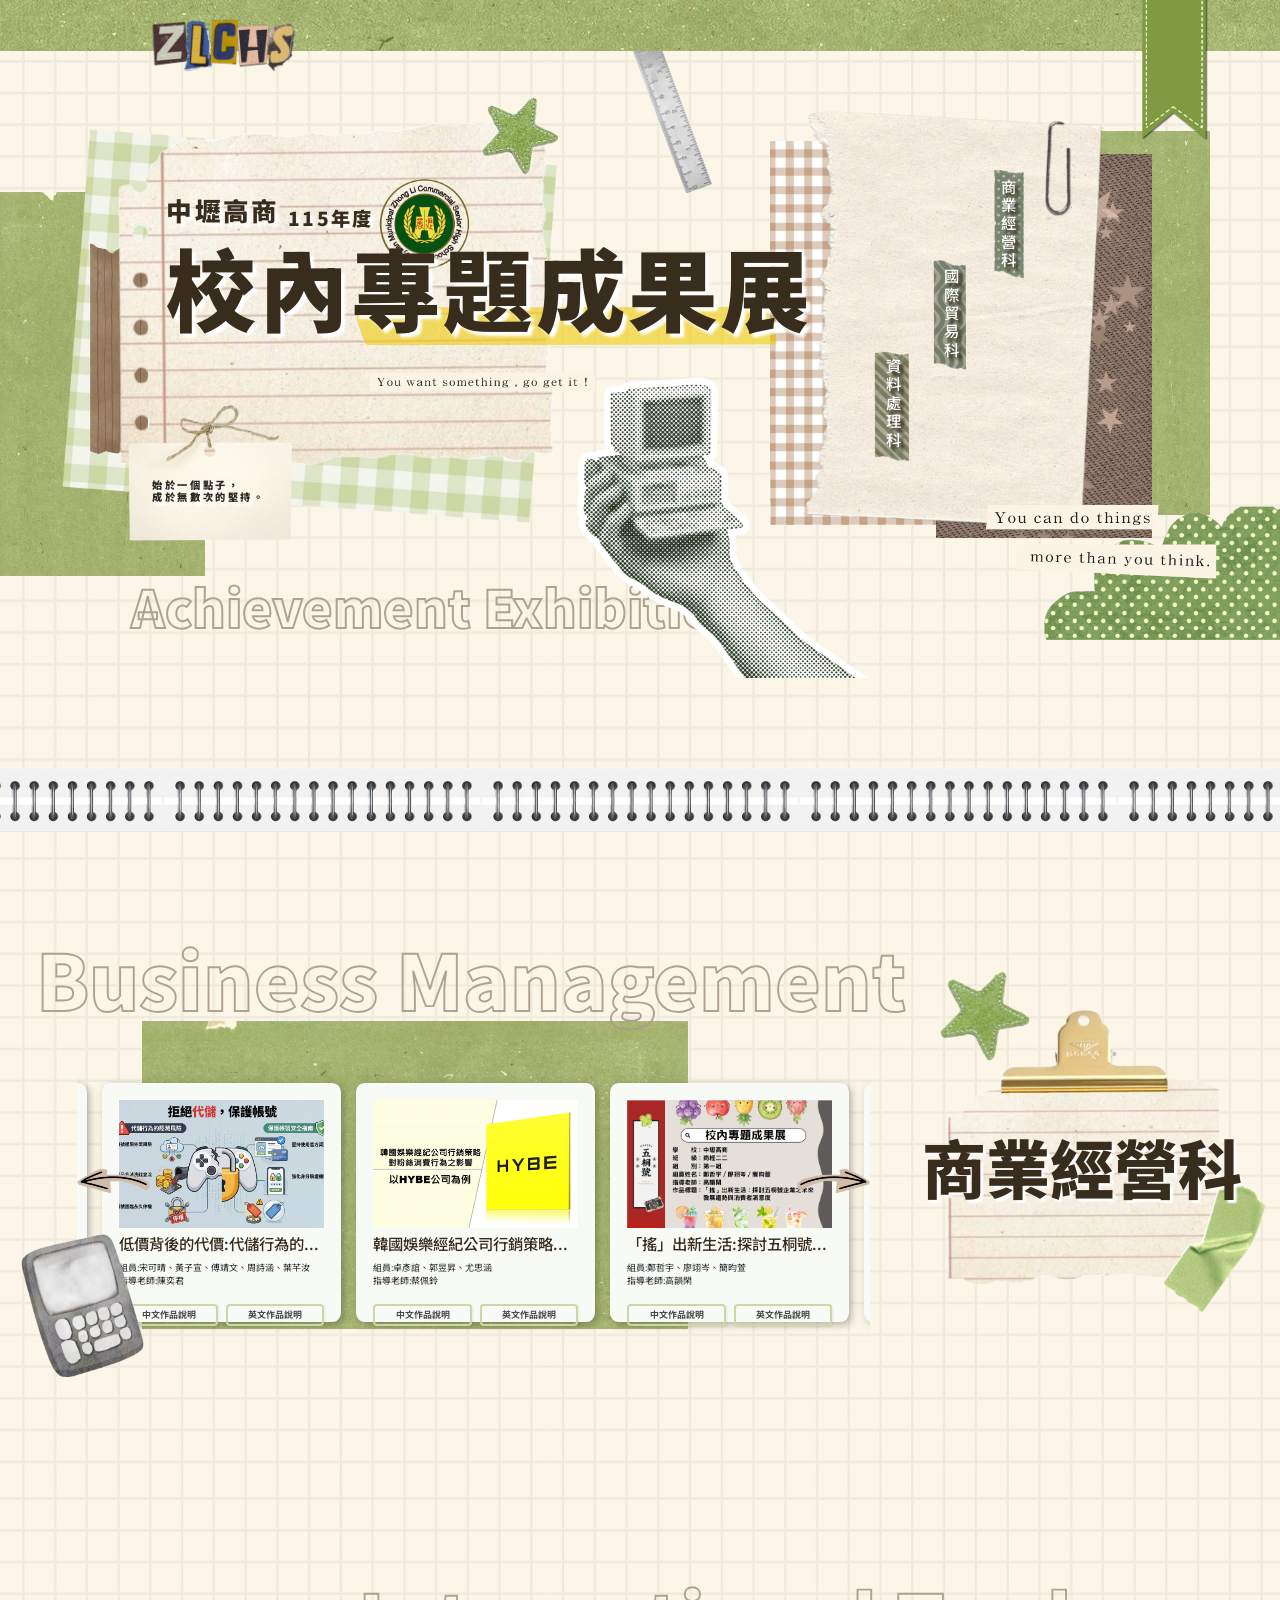
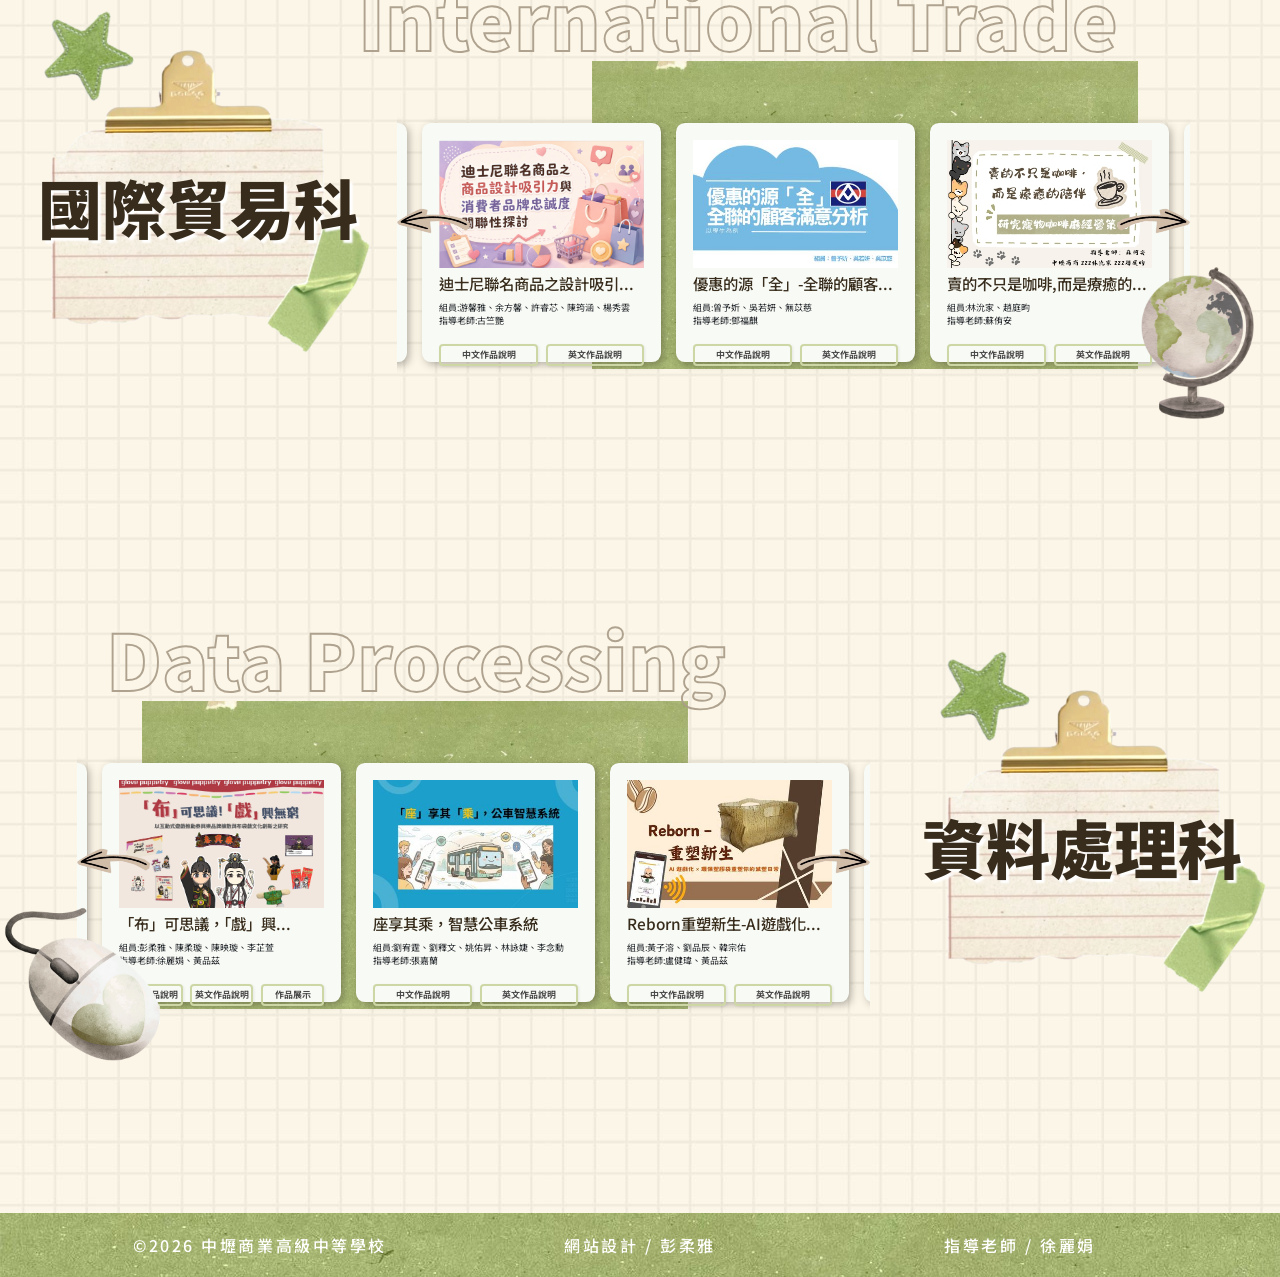
==== index.html @ 31d58d0d "Add files via upload" ====
<!DOCTYPE html>
<html lang="en">

<head>
  <meta charset="utf-8">
  <meta http-equiv="X-UA-Compatible" content="IE=edge">
  <meta name="viewport" content="width=device-width, initial-scale=1">
  <title>中壢高商成果展</title>
  <link href="css/bootstrap-5.3.8.css" rel="stylesheet">
  <link rel="preconnect" href="https://fonts.googleapis.com">
  <link rel="preconnect" href="https://fonts.gstatic.com" crossorigin>
  <link href="https://fonts.googleapis.com/css2?family=Noto+Sans+TC:wght@400;900&display=swap" rel="stylesheet">
  <link rel="stylesheet" href="https://cdn.jsdelivr.net/npm/swiper@11/swiper-bundle.min.css" />
  <link rel="stylesheet" href="css/style.css">
  <link rel="stylesheet" href="css/stylephone.css">
  <link rel="stylesheet" href="index-1.html">
  <link rel="stylesheet" href="index-2.html">
  <link rel="stylesheet" href="index-4.html">
</head>

<body>

  <nav class="navbar">
    <div class="nav-container">
      <a href="index.html" class="nav-logo">
        <img src="images/LOGO.png" alt="成果展 LOGO">
      </a>

    </div>
    <button class="MANUB button_container" id="toggle">
      <img src="images/Menu.png" alt="" class="MANU">
    </button>
  </nav>



  <div class="overlay" id="overlay">
    <button type="button" class="overlay-close">✕</button>
    <nav>
      <ul>
        <li><a href="index-1.html">商業經營科</a></li>
        <li><a href="index-2.html">國際貿易科</a></li>
        <li><a href="index-4.html">資料處理科</a></li>
        <li><a href="index.html">回首頁</a></li>
      </ul>
    </nav>
  </div>






  <div>
    <div class="section-top"></div>
    <div class="notebook-binder"></div>
    <div class="section-bottom"></div>
  </div>

  <section id="S0">
    <div class="S0T">
      <h1 class="S0T1">中壢高商 <sub>115年度</sub></h1><br>
      <h1 class="S0T2">校內專題成果展</h1>
    </div>
    <h2 class="S0ET">Achievement Exhibition</h2>
    <div>
      <img src="images/GOOD1.png" alt="" class="GOOD">
      <img src="images/GOOD2.png" alt="" class="GOOD2">
      <img src="images/BG-title.png" alt="" class="BG1">
      <img src="images/Green paper with left grid.png" alt="" class="BG2">
      <img src="images/left green paper.jpg" alt="" class="BG3">
      <img src="images/left green paper.jpg" alt="" class="BG8">
      <img src="images/Right Green Garden Dots of Clouds Paper.png" alt="" class="BG4">
      <img src="images/Right brown grid paper.jfif" alt="" class="BG7">
      <img src="images/Right brown star paper.png" alt="" class="BG6">
      <img src="images/Right white paper.png" alt="" class="BG5">
      <img src="images/School emblem.png" alt="" class="SCHOOL">
      <img src="images/mark.png" alt="" class="BIBI ">
      <img src="images/tape.png" alt="" class="DAI2">


      <img src="images/green tape1.png" alt="" class="TT1">
      <h5 class="TT1 TTT">商<br>業<br>經<br>營<br>科</h5>
      <img src="images/green tape2.png" alt="" class="TT2">
      <h5 class="TT2 TTT">國<br>際<br>貿<br>易<br>科</h5>
      <img src="images/green tape3.png" alt="" class="TT3">
      <h5 class="TT3 TTT">資<br>料<br>處<br>理<br>科</h5>

      <img src="images/computer.png" alt="" class="DDD">
      <img src="images/ruler.png" alt="" class="ruler">
      <img src="images/Label.png" alt="" class="labelpaper">
      <h5 class="labelpaper LBT">始於一個點子，<br>成於無數次的堅持。</h5>
    </div>
  </section>

  <section id="S1">
    <div>
      <h1 class="S1T">商業經營科</h1>
      <img src="images/SM-title.png" alt="" class="S1BG1">
      <h2 class="S1ET">Business Management</h2>
      <img src="images/右咖底.jfif" alt="" class="S1PHOTOBG" style="pointer-events: none !important; z-index: 1;">
      <img src="images/Lower green paper.jpg" alt="" class="S1PHOTOBG2"
        style="pointer-events: none !important; z-index: 1;">
    </div>

    <img src="images/calculator.png" class="adorn-L">


    <div class="carousel-section-1">
      <div class="carousel-container">
        <div class="swiper swiper-s1">
          <div class="swiper-wrapper">

            <div class="swiper-slide">
              <div class="photo">

                <img src="images/121-01-封.jpg" alt="照片1">

                <div class="photo-desc">
                  <h4>韓國娛樂經紀公司行銷策略...</h4>
                  <p>組員:卓彥誼、郭昱昇、尤思涵<br>指導老師:蔡佩鈴</p>
                </div>
                <div class="photo-buttons">
                  <a href="https://drive.google.com/file/d/12fS43kLxGUZCVprYsd-UBRw5vrFgcOxE/view?usp=sharing"
                    class="p-btn btn-slide" target="_blank">中文作品說明</a>
                  <a href="https://drive.google.com/file/d/1jZ7kNfwyOQwnmmurT25zo3vpKZniuUS_/view?usp=sharing"
                    class="p-btn btn-video" target="_blank">英文作品說明</a>
                </div>
              </div>
            </div>

            <div class="swiper-slide">
              <div class="photo">

                <img src="images/122-01-封面.png" alt="照片1">

                <div class="photo-desc">
                  <h4>「搖」出新生活:探討五桐號...</h4>
                  <p>組員:鄭哲宇、廖翊岑、簡昀萱<br>指導老師:高韻閑</p>
                </div>
                <div class="photo-buttons">
                  <a href="https://drive.google.com/file/d/1jYTlmbkck-EukeUP4HqJt61ES-Bo6Wlr/view?usp=sharing"
                    class="p-btn btn-slide" target="_blank">中文作品說明</a>
                  <a href="https://drive.google.com/file/d/120kRHw0H1Xhiyp4viBquq08ZGJAS75Pp/view?usp=sharing"
                    class="p-btn btn-video" target="_blank">英文作品說明</a>
                </div>
              </div>
            </div>

            <div class="swiper-slide">
              <div class="photo">
                <img src="images/123-01-封.jpg" alt="照片1">
                <div class="photo-desc">
                  <h4>虛擬的崇拜-探討虛擬偶像...</h4>
                  <p>組員:余雅澄、游羽喬、曾子亭、吳采臻<br>指導老師:蔡美娟</p>
                </div>
                <div class="photo-buttons">
                  <a href="https://drive.google.com/file/d/1a_FKa4YyLUTXjFdWmJrqs6HB6MFXDXoE/view?usp=sharing"
                    class="p-btn btn-slide" target="_blank">中文作品說明</a>
                  <a href="https://drive.google.com/file/d/1Pa1OlIIWysS4eWFrAcvr8x-TFONOOX-P/view?usp=sharing"
                    class="p-btn btn-video" target="_blank">英文作品說明</a>
                </div>
              </div>
            </div>

            <div class="swiper-slide ">
              <div class="photo">
                <img src="images/124-01_封面.jpeg" alt="照片1">
                <div class="photo-desc">
                  <h4>低價背後的代價:代儲行為的...</h4>
                  <p>組員:宋可晴、黃子宣、傅靖文、周詩涵、葉芊汝<br>指導老師:陳奕君</p>
                </div>
                <div class="photo-buttons">
                  <a href="https://drive.google.com/file/d/1yafY8vv4kwil8KkxnTc1oEr2MYXxxPZJ/view?usp=sharing"
                    class="p-btn btn-slide" target="_blank">中文作品說明</a>
                  <a href="https://drive.google.com/file/d/1uOKybsxgKtphqW5nP5VNWorx3ed_VSR7/view?usp=sharing"
                    class="p-btn btn-video" target="_blank">英文作品說明</a>
                </div>
              </div>
            </div>

            <div class="swiper-slide">
              <div class="photo">

                <img src="images/121-01-封.jpg" alt="照片1">

                <div class="photo-desc">
                  <h4>韓國娛樂經紀公司行銷策略...</h4>
                  <p>組員:卓彥誼、郭昱昇、尤思涵<br>指導老師:蔡佩鈴</p>
                </div>
                <div class="photo-buttons">
                  <a href="https://drive.google.com/file/d/12fS43kLxGUZCVprYsd-UBRw5vrFgcOxE/view?usp=sharing"
                    class="p-btn btn-slide" target="_blank">中文作品說明</a>
                  <a href="https://drive.google.com/file/d/1jZ7kNfwyOQwnmmurT25zo3vpKZniuUS_/view?usp=sharing"
                    class="p-btn btn-video" target="_blank">英文作品說明</a>
                </div>
              </div>
            </div>

            <div class="swiper-slide">
              <div class="photo">

                <img src="images/122-01-封面.png" alt="照片1">

                <div class="photo-desc">
                  <h4>「搖」出新生活:探討五桐號...</h4>
                  <p>組員:鄭哲宇、廖翊岑、簡昀萱<br>指導老師:高韻閑</p>
                </div>
                <div class="photo-buttons">
                  <a href="https://drive.google.com/file/d/1jYTlmbkck-EukeUP4HqJt61ES-Bo6Wlr/view?usp=sharing"
                    class="p-btn btn-slide" target="_blank">中文作品說明</a>
                  <a href="https://drive.google.com/file/d/120kRHw0H1Xhiyp4viBquq08ZGJAS75Pp/view?usp=sharing"
                    class="p-btn btn-video" target="_blank">英文作品說明</a>
                </div>
              </div>
            </div>

            <div class="swiper-slide">
              <div class="photo">
                <img src="images/123-01-封.jpg" alt="照片1">
                <div class="photo-desc">
                  <h4>虛擬的崇拜-探討虛擬偶像...</h4>
                  <p>組員:余雅澄、游羽喬、曾子亭、吳采臻<br>指導老師:蔡美娟</p>
                </div>
                <div class="photo-buttons">
                  <a href="https://drive.google.com/file/d/1a_FKa4YyLUTXjFdWmJrqs6HB6MFXDXoE/view?usp=sharing"
                    class="p-btn btn-slide" target="_blank">中文作品說明</a>
                  <a href="https://drive.google.com/file/d/1Pa1OlIIWysS4eWFrAcvr8x-TFONOOX-P/view?usp=sharing"
                    class="p-btn btn-video" target="_blank">英文作品說明</a>
                </div>
              </div>
            </div>

            <div class="swiper-slide ">
              <div class="photo">
                <img src="images/124-01_封面.jpeg" alt="照片1">
                <div class="photo-desc">
                  <h4>低價背後的代價:代儲行為的...</h4>
                  <p>組員:宋可晴、黃子宣、傅靖文、周詩涵、葉芊汝<br>指導老師:陳奕君</p>
                </div>
                <div class="photo-buttons">
                  <a href="https://drive.google.com/file/d/1yafY8vv4kwil8KkxnTc1oEr2MYXxxPZJ/view?usp=sharing"
                    class="p-btn btn-slide" target="_blank">中文作品說明</a>
                  <a href="https://drive.google.com/file/d/1uOKybsxgKtphqW5nP5VNWorx3ed_VSR7/view?usp=sharing"
                    class="p-btn btn-video" target="_blank">英文作品說明</a>
                </div>
              </div>
            </div>



          </div>
        </div>

        <div class="swiper-button-prev btn-photo s1-prev">
          <img src="images/left arrow.png" alt="上一張">
        </div>
        <div class="swiper-button-next btn-photo s1-next">
          <img src="images/right arrow.png" alt="下一張">
        </div>

      </div>
    </div>
    </div>
  </section>

  <section id="S2">
    <div>
      <h1 class="S2T">國際貿易科</h1>
      <img src="images/SM-title.png" alt="" class="S1BG2">
      <h2 class="S2ET">International Trade</h2>
      <img src="images/右咖底.jfif" alt="" class="S2PHOTOBG" style="pointer-events: none !important; z-index: 1;">
      <img src="images/Lower green paper.jpg" alt="" class="S2PHOTOBG2"
        style="pointer-events: none !important; z-index: 1;">

    </div>
    <img src="images/globe.png" class="adorn-R">

    <div class="carousel-section-2">
      <div class="carousel-container">
        <div class="swiper swiper-s2">
          <div class="swiper-wrapper ">

            <div class="swiper-slide">
              <div class="photo">

                <img src="images/221-01封面.jpg" alt="照片1">

                <div class="photo-desc">
                  <h4>優惠的源「全」-全聯的顧客...</h4>
                  <p>組員:曾予妡、吳若妍、無苡慈<br>指導老師:鄧福麒</p>
                </div>
                <div class="photo-buttons">
                  <a href="https://drive.google.com/file/d/1L7ShMuf8JY-FGVZI2if0dYn72kahwMSK/view?usp=sharing"
                    class="p-btn btn-slide" target="_blank">中文作品說明</a>
                  <a href="https://drive.google.com/file/d/1DuBXZK1yxzDSUnseabce47bSQQCawdQa/view?usp=sharing"
                    class="p-btn btn-video" target="_blank">英文作品說明</a>
                </div>
              </div>
            </div>

            <div class="swiper-slide">
              <div class="photo">
                <img src="images/222-02-封面.jpg" alt="照片1">

                <div class="photo-desc">
                  <h4>賣的不只是咖啡,而是療癒的...</h4>
                  <p>組員:林沇家、趙庭畇<br>指導老師:蘇侑安</p>
                </div>
                <div class="photo-buttons">
                  <a href="https://drive.google.com/file/d/1ScJ13vExvnENgyN5-_j1_cjMqXfV5sfs/view?usp=sharing"
                    class="p-btn btn-slide" target="_blank">中文作品說明</a>
                  <a href="https://drive.google.com/file/d/1llAienhsY3bb5kj0g0d0R9m6MABXoitl/view?usp=sharing"
                    class="p-btn btn-video" target="_blank">英文作品說明</a>
                </div>
              </div>
            </div>

            <div class="swiper-slide">
              <div class="photo">

                <img src="images/223-01-封.png" alt="照片1">

                <div class="photo-desc">
                  <h4>ASICS竟然浴火重生打敗NIKE</h4>
                  <p>組員:官雅涵、陳怡婷、楊婉晴<br>指導老師:林虹妙</p>
                </div>
                <div class="photo-buttons">
                  <a href="https://drive.google.com/file/d/1Vap2WTmHuxGQN671DY1KsDLI_xzn1fux/view?usp=sharing"
                    class="p-btn btn-slide" target="_blank">中文作品說明</a>
                  <a href="https://drive.google.com/file/d/1ryqEL6V3t0aYBrn5sPjNRKXjsjwqtqI8/view?usp=sharing"
                    class="p-btn btn-video" target="_blank">英文作品說明</a>
                </div>
              </div>
            </div>

            <div class="swiper-slide">
              <div class="photo">
                <img src="images/224-01-封.jpg" alt="照片1">
                <div class="photo-desc">
                  <h4>塑不塑沒你不行星巴克vs麥...</h4>
                  <p>組員:朱宥羽、范芸瑄、陳姿妤<br>指導老師:楊學麟</p>
                </div>
                <div class="photo-buttons">
                  <a href="https://drive.google.com/file/d/1YkkDwtmoMj5u-XiOEcGcQ98LEHJP1OiU/view?usp=sharing"
                    class="p-btn btn-slide" target="_blank">中文作品說明</a>
                  <a href="https://drive.google.com/file/d/1t_yICEADWLNdB4pK_OSywpzkHc6LI8ue/view?usp=sharing"
                    class="p-btn btn-video" target="_blank">英文作品說明</a>
                </div>
              </div>
            </div>

            <div class="swiper-slide ">
              <div class="photo">

                <img src="images/225-01-封.png" alt="照片1">

                <div class="photo-desc">
                  <h4>迪士尼聯名商品之設計吸引...</h4>
                  <p>組員:游馨雅、余方馨、許睿芯、陳筠涵、楊秀雲<br>指導老師:古竺艷</p>
                </div>
                <div class="photo-buttons">
                  <a href="https://drive.google.com/file/d/1W49uR_J4_dVdUGrK-LpPK3RNJZvW6heG/view?usp=sharing"
                    class="p-btn btn-slide" target="_blank">中文作品說明</a>
                  <a href="https://drive.google.com/file/d/1Il5EraAMRNvLQ6VLC5ntynt1XReyIhmo/view?usp=sharing"
                    class="p-btn btn-video" target="_blank">英文作品說明</a>
                </div>
              </div>
            </div>

            <div class="swiper-slide">
              <div class="photo">

                <img src="images/221-01封面.jpg" alt="照片1">

                <div class="photo-desc">
                  <h4>優惠的源「全」-全聯的顧客...</h4>
                  <p>組員:曾予妡、吳若妍、無苡慈<br>指導老師:鄧福麒</p>
                </div>
                <div class="photo-buttons">
                  <a href="https://drive.google.com/file/d/1L7ShMuf8JY-FGVZI2if0dYn72kahwMSK/view?usp=sharing"
                    class="p-btn btn-slide" target="_blank">中文作品說明</a>
                  <a href="https://drive.google.com/file/d/1DuBXZK1yxzDSUnseabce47bSQQCawdQa/view?usp=sharing"
                    class="p-btn btn-video" target="_blank">英文作品說明</a>
                </div>
              </div>
            </div>

            <div class="swiper-slide">
              <div class="photo">
                <img src="images/222-02-封面.jpg" alt="照片1">

                <div class="photo-desc">
                  <h4>賣的不只是咖啡,而是療癒的...</h4>
                  <p>組員:林沇家、趙庭畇<br>指導老師:蘇侑安</p>
                </div>
                <div class="photo-buttons">
                  <a href="https://drive.google.com/file/d/1ScJ13vExvnENgyN5-_j1_cjMqXfV5sfs/view?usp=sharing"
                    class="p-btn btn-slide" target="_blank">中文作品說明</a>
                  <a href="https://drive.google.com/file/d/1llAienhsY3bb5kj0g0d0R9m6MABXoitl/view?usp=sharing"
                    class="p-btn btn-video" target="_blank">英文作品說明</a>
                </div>
              </div>
            </div>

            <div class="swiper-slide">
              <div class="photo">

                <img src="images/223-01-封.png" alt="照片1">

                <div class="photo-desc">
                  <h4>ASICS竟然浴火重生打敗NIKE</h4>
                  <p>組員:官雅涵、陳怡婷、楊婉晴<br>指導老師:林虹妙</p>
                </div>
                <div class="photo-buttons">
                  <a href="https://drive.google.com/file/d/1Vap2WTmHuxGQN671DY1KsDLI_xzn1fux/view?usp=sharing"
                    class="p-btn btn-slide" target="_blank">中文作品說明</a>
                  <a href="https://drive.google.com/file/d/1ryqEL6V3t0aYBrn5sPjNRKXjsjwqtqI8/view?usp=sharing"
                    class="p-btn btn-video" target="_blank">英文作品說明</a>
                </div>
              </div>
            </div>

            <div class="swiper-slide">
              <div class="photo">
                <img src="images/224-01-封.jpg" alt="照片1">
                <div class="photo-desc">
                  <h4>塑不塑沒你不行星巴克vs麥...</h4>
                  <p>組員:朱宥羽、范芸瑄、陳姿妤<br>指導老師:楊學麟</p>
                </div>
                <div class="photo-buttons">
                  <a href="https://drive.google.com/file/d/1YkkDwtmoMj5u-XiOEcGcQ98LEHJP1OiU/view?usp=sharing"
                    class="p-btn btn-slide" target="_blank">中文作品說明</a>
                  <a href="https://drive.google.com/file/d/1t_yICEADWLNdB4pK_OSywpzkHc6LI8ue/view?usp=sharing"
                    class="p-btn btn-video" target="_blank">英文作品說明</a>
                </div>
              </div>
            </div>

            <div class="swiper-slide ">
              <div class="photo">

                <img src="images/225-01-封.png" alt="照片1">

                <div class="photo-desc">
                  <h4>迪士尼聯名商品之設計吸引...</h4>
                  <p>組員:游馨雅、余方馨、許睿芯、陳筠涵、楊秀雲<br>指導老師:古竺艷</p>
                </div>
                <div class="photo-buttons">
                  <a href="https://drive.google.com/file/d/1W49uR_J4_dVdUGrK-LpPK3RNJZvW6heG/view?usp=sharing"
                    class="p-btn btn-slide" target="_blank">中文作品說明</a>
                  <a href="https://drive.google.com/file/d/1Il5EraAMRNvLQ6VLC5ntynt1XReyIhmo/view?usp=sharing"
                    class="p-btn btn-video" target="_blank">英文作品說明</a>
                </div>
              </div>
            </div>



          </div>
        </div>

        <div class="swiper-button-prev btn-photo s2-prev">
          <img src="images/left arrow.png" alt="上一張">
        </div>
        <div class="swiper-button-next btn-photo s2-next">
          <img src="images/right arrow.png" alt="下一張">
        </div>

      </div>
    </div>
  </section>

  <section id="S3">
    <div>
      <h1 class="S3T">資料處理科</h1>
      <img src="images/SM-title.png" alt="" class="S1BG3">
      <h2 class="S3ET">Data Processing</h2>
      <img src="images/右咖底.jfif" alt="" class="S3PHOTOBG" style="pointer-events: none !important; z-index: 1;">
      <img src="images/Lower green paper.jpg" alt="" class="S3PHOTOBG2"
        style="pointer-events: none !important; z-index: 1;">
    </div>
    <img src="images/mouse.png" class="adorn-L">

    <div class="carousel-section-3">
      <div class="carousel-container">
        <div class="swiper swiper-s3">
          <div class="swiper-wrapper">



            <div class="swiper-slide">
              <div class="photo">
                <img src="images/421-01.jpg" alt="照片1">
                <div class="photo-desc">
                  <h4>座享其乘，智慧公車系統</h4>
                  <p>組員:劉宥霆、劉釋文、姚佑昇、林詠婕、李念勳<br>指導老師:張嘉蘭</p>
                </div>
                <div class="photo-buttons">
                  <a href="https://drive.google.com/file/d/19bPeNj2P8c2wVdCo_IhEJwnyz9FWHqcJ/view?usp=sharing"
                    class="p-btn btn-slide" target="_blank">中文作品說明</a>
                  <a href="https://drive.google.com/file/d/1yZV022VtufnoH4yYDg908qqN_vXURiYf/view?usp=sharing"
                    class="p-btn btn-video" target="_blank">英文作品說明</a>
                </div>
              </div>
            </div>


            <div class="swiper-slide">
              <div class="photo">

                <img src="images/421-01-封面.jpg" alt="照片1">

                <div class="photo-desc">
                  <h4>Reborn重塑新生-AI遊戲化...</h4>
                  <p>組員:黃子溶、劉品辰、韓宗佑<br>指導老師:盧健瑋、黃品茲</p>
                </div>
                <div class="photo-buttons">
                  <a href="https://drive.google.com/file/d/1nsQpg6oEStQmOcHobxkJpIpY3WF4xHSy/view?usp=sharing"
                    class="p-btn btn-slide" target="_blank">中文作品說明</a>
                  <a href="https://drive.google.com/file/d/1kMbZvZcvidzCsw4CA167YnjSdJJiXILk/view?usp=sharing"
                    class="p-btn btn-video" target="_blank">英文作品說明</a>

                </div>
              </div>
            </div>


            <div class="swiper-slide">
              <div class="photo">

                <img src="images/42-3-資料庫-01(封面).jpg" alt="照片1">

                <div class="photo-desc">
                  <h4>今日要喝什麼？飲料甜點小...</h4>
                  <p>組員:李祐安、楊梓玄、蔡旻希<br>指導老師:謝綺文</p>
                </div>
                <div class="photo-buttons">
                  <a href="https://drive.google.com/file/d/1t2M-vgGoLPIgf1IWuLirk0Sq5QYGdUxy/view?usp=sharing"
                    class="p-btn btn-slide" target="_blank">中文作品說明</a>
                  <a href="https://drive.google.com/file/d/1FAp2HvIXO7aZD4k39DPLdiO4H6FqVPXS/view?usp=sharing"
                    class="p-btn btn-video" target="_blank">英文作品說明</a>
                </div>
              </div>
            </div>

            <div class="swiper-slide award-item " data-award="教育部專題競賽佳作">
              <div class="photo">
                <a href="http://203.72.100.60/114_project/web/t2/" target="_blank">
                  <img src="images/資二網頁-01-圖 (1).jpg" alt="照片1">
                </a>
                <div class="photo-desc">
                  <h4>「布」可思議，「戲」興...</h4>
                  <p>組員:彭柔雅、陳柔璇、陳映璇、李芷萱<br>指導老師:徐麗娟、黃品茲</p>

                </div>
                <div class="photo-buttons">
                  <a href="https://drive.google.com/file/d/1HopCclVbrbxEgEmbJb4cqVcwGYHerPfn/view?usp=drive_link"
                    class="p-btn btn-slide" target="_blank">中文作品說明</a>
                  <a href="https://drive.google.com/file/d/1PEAdFPrvi5gEzaX8qjOSQf1_qmeBrp6S/view?usp=drive_link"
                    class="p-btn btn-video" target="_blank">英文作品說明</a>
                  <a href="http://203.72.100.60/114_project/web/t2/" class="p-btn btn-report" target="_blank">作品展示</a>
                </div>
              </div>
            </div>



            <div class="swiper-slide">
              <div class="photo">
                <img src="images/421-01.jpg" alt="照片1">
                <div class="photo-desc">
                  <h4>座享其乘，智慧公車系統</h4>
                  <p>組員:劉宥霆、劉釋文、姚佑昇、林詠婕、李念勳<br>指導老師:張嘉蘭</p>
                </div>
                <div class="photo-buttons">
                  <a href="https://drive.google.com/file/d/19bPeNj2P8c2wVdCo_IhEJwnyz9FWHqcJ/view?usp=sharing"
                    class="p-btn btn-slide" target="_blank">中文作品說明</a>
                  <a href="https://drive.google.com/file/d/1yZV022VtufnoH4yYDg908qqN_vXURiYf/view?usp=sharing"
                    class="p-btn btn-video" target="_blank">英文作品說明</a>
                </div>
              </div>
            </div>


            <div class="swiper-slide">
              <div class="photo">

                <img src="images/421-01-封面.jpg" alt="照片1">

                <div class="photo-desc">
                  <h4>Reborn重塑新生-AI遊戲化...</h4>
                  <p>組員:黃子溶、劉品辰、韓宗佑<br>指導老師:盧健瑋、黃品茲</p>
                </div>
                <div class="photo-buttons">
                  <a href="https://drive.google.com/file/d/1nsQpg6oEStQmOcHobxkJpIpY3WF4xHSy/view?usp=sharing"
                    class="p-btn btn-slide" target="_blank">中文作品說明</a>
                  <a href="https://drive.google.com/file/d/1kMbZvZcvidzCsw4CA167YnjSdJJiXILk/view?usp=sharing"
                    class="p-btn btn-video" target="_blank">英文作品說明</a>

                </div>
              </div>
            </div>


            <div class="swiper-slide">
              <div class="photo">

                <img src="images/42-3-資料庫-01(封面).jpg" alt="照片1">

                <div class="photo-desc">
                  <h4>今日要喝什麼？飲料甜點小...</h4>
                  <p>組員:李祐安、楊梓玄、蔡旻希<br>指導老師:謝綺文</p>
                </div>
                <div class="photo-buttons">
                  <a href="https://drive.google.com/file/d/1t2M-vgGoLPIgf1IWuLirk0Sq5QYGdUxy/view?usp=sharing"
                    class="p-btn btn-slide" target="_blank">中文作品說明</a>
                  <a href="https://drive.google.com/file/d/1FAp2HvIXO7aZD4k39DPLdiO4H6FqVPXS/view?usp=sharing"
                    class="p-btn btn-video" target="_blank">英文作品說明</a>
                </div>
              </div>
            </div>

            <div class="swiper-slide">
              <div class="photo">
                <a href="http://203.72.100.60/114_project/web/t2/" target="_blank">
                  <img src="images/資二網頁-01-圖 (1).jpg" alt="照片1">
                </a>
                <div class="photo-desc">
                  <h4>「布」可思議，「戲」興...</h4>
                  <p>組員:彭柔雅、陳柔璇、陳映璇、李芷萱<br>指導老師:徐麗娟、黃品茲</p>

                </div>
                <div class="photo-buttons">
                  <a href="https://drive.google.com/file/d/1HopCclVbrbxEgEmbJb4cqVcwGYHerPfn/view?usp=drive_link"
                    class="p-btn btn-slide" target="_blank">中文作品說明</a>
                  <a href="https://drive.google.com/file/d/1PEAdFPrvi5gEzaX8qjOSQf1_qmeBrp6S/view?usp=drive_link"
                    class="p-btn btn-video" target="_blank">英文作品說明</a>
                  <a href="http://203.72.100.60/114_project/web/t2/" class="p-btn btn-report" target="_blank">作品展示</a>
                </div>
              </div>
            </div>





          </div>
        </div>

        <div class="swiper-button-prev btn-photo s3-prev">
          <img src="images/left arrow.png" alt="上一張">
        </div>
        <div class="swiper-button-next btn-photo s3-next">
          <img src="images/right arrow.png" alt="下一張">
        </div>

      </div>
    </div>
  </section>



  <footer class="text-center FOOTER">
    <div class="container">
      <div class="row">

        <div class="col-4">
          <p class="FOOTTT">©2026 中壢商業高級中等學校</p>
        </div>
        <div class="col-4">
          <p class="FOOTTT">網站設計 / 彭柔雅</p>
        </div>
        <div class="col-4">
          <p class="FOOTTT">指導老師 / 徐麗娟</p>
        </div>
      </div>
    </div>
  </footer>

  <script src="https://cdn.jsdelivr.net/npm/swiper@11/swiper-bundle.min.js"></script>

  <script>
    function checkScroll() {
      const navbar = document.querySelector('.navbar');
      const homeHeight = window.innerHeight;
      if (navbar) {
        if (window.scrollY < homeHeight) {
          navbar.classList.add('at-top');
        } else {
          navbar.classList.remove('at-top');
        }
      }
    }
    window.addEventListener('scroll', checkScroll);
    window.addEventListener('DOMContentLoaded', checkScroll);
  </script>

  <script>
    (function () {
      // ==========================================
      // 🍔 1. 滿版選單控制 (原封不動保留)
      // ==========================================
      var triggerBttn = document.getElementById('toggle'),
        overlay = document.getElementById('overlay'),
        closeBttn = document.querySelector('.overlay-close');

      function toggleOverlay() {
        if (overlay.classList.contains('open')) {
          overlay.classList.remove('open');
          overlay.classList.add('close');

          var onEndTransitionFn = function (ev) {
            if (ev.propertyName !== 'visibility') return;
            this.removeEventListener('transitionend', onEndTransitionFn);
            this.classList.remove('close');
          };
          overlay.addEventListener('transitionend', onEndTransitionFn);
        } else if (!overlay.classList.contains('close')) {
          overlay.classList.add('open');
        }
      }

      if (triggerBttn) { triggerBttn.addEventListener('click', toggleOverlay); }
      if (closeBttn) { closeBttn.addEventListener('click', toggleOverlay); }

      var menuLinks = overlay.querySelectorAll('nav ul li a');
      menuLinks.forEach(function (link) {
        link.addEventListener('click', function () {
          if (overlay.classList.contains('open')) { toggleOverlay(); }
        });
      });

      // ==========================================================================
      // 🛡️ 終極核心：全自動智慧張數裁剪與分流系統
      // ==========================================================================
      var wasDesktop = window.innerWidth > 768;

      function handleSwiperByCount(swiperContainerClass, prevBtnClass, nextBtnClass) {
        var container = document.querySelector(swiperContainerClass);
        if (!container) return; // 防呆：如果該頁面沒有這個班級，安全跳過不報錯

        var wrapper = container.querySelector('.swiper-wrapper');
        if (!wrapper) return;

        // 清除 Swiper 插件可能殘留的自動複製體，確保以 HTML 手寫的數量為絕對基準
        var oldClones = wrapper.querySelectorAll('.swiper-slide-duplicate');
        oldClones.forEach(function (el) { el.remove(); });

        // 數出這個班級在 HTML 裡總共放了幾張卡片（例如網頁組：18張、其他組：8張）
        var slides = wrapper.querySelectorAll('.swiper-slide');
        var totalCount = slides.length;

        // 🎯 智慧判定：卡片大於 3 張，代表這組有被你手動複製加倍過！
        var isDuplicated = totalCount > 3;
        var realCount = totalCount;

        if (isDuplicated) {
          // 網頁組在此會自動精準算出 18 / 2 = 9 張！
          // 其他組在此會自動精準算出  8 / 2 = 4 張！
          realCount = Math.ceil(totalCount / 2);
        }

        var prevBtn = document.querySelector(prevBtnClass);
        var nextBtn = document.querySelector(nextBtnClass);

        if (window.innerWidth > 768) {
          // 💻 電腦版：啟動 Swiper 輪播機制
          if (totalCount > 3) {
            var myswiper = new Swiper(swiperContainerClass, {
              slidesPerView: 3,
              centeredSlides: true,
              spaceBetween: 20,
              loop: true,
              loopSlides: totalCount, // 強迫克隆限制等於總張數，消滅 4 接 1 的物理 Bug
              grabCursor: true,
              navigation: {
                nextEl: nextBtnClass,
                prevEl: prevBtnClass,
              },
              freeMode: { enabled: false, sticky: true },
              observer: true,
              observeParents: true
            });

            // 載入 100 毫秒後強迫更新軌道，確保排版完美不歪斜
            setTimeout(function () {
              if (myswiper && myswiper.update) { myswiper.update(); }
            }, 100);

            if (prevBtn) prevBtn.style.display = 'block';
            if (nextBtn) nextBtn.style.display = 'block';

          } else {
            // 只有 1~3 張的照片，不啟動輪播，靠 CSS 自動置中
            container.classList.add('swiper-disabled-custom');
            if (prevBtn) prevBtn.style.display = 'none';
            if (nextBtn) nextBtn.style.display = 'none';
          }

        } else {
          // 📱 手機版：封鎖 Swiper 輪播，交由 CSS 直向排列，並啟用動態裁剪
          if (isDuplicated) {
            console.log(swiperContainerClass + " 手機版：偵測到加倍組（共 " + totalCount + " 張），動態留住前 " + realCount + " 張。");

            slides.forEach(function (slide, index) {
              if (index >= realCount) {
                // 精確隱藏後半段重複的部分（網頁組隱藏第10~18張；其他組隱藏第5~8張）
                slide.style.setProperty('display', 'none', 'important');
              } else {
                // 確保前半段真實的作品在手機上 100% 正常秀出來
                slide.style.setProperty('display', 'block', 'important');
              }
            });
          } else {
            // 本來就沒有重複的組別（<=3張），全數完整保留
            slides.forEach(function (slide) {
              slide.style.setProperty('display', 'block', 'important');
            });
          }

          // 手機版一律隱藏控制按鈕
          if (prevBtn) prevBtn.style.display = 'none';
          if (nextBtn) nextBtn.style.display = 'none';
        }
      }

      // ✨ 網頁載入時，不分青紅皂白，一律調用智慧裁剪函式去數張數
      window.addEventListener('DOMContentLoaded', function () {
        handleSwiperByCount('.swiper-s1', '.s1-prev', '.s1-next');
        handleSwiperByCount('.swiper-s2', '.s2-prev', '.s2-next');
        handleSwiperByCount('.swiper-s3', '.s3-prev', '.s3-next');
        handleSwiperByCount('.swiper-s4', '.s4-prev', '.s4-next');
        handleSwiperByCount('.swiper-s5', '.s5-prev', '.s5-next');
      });

      // RWD 跨越 768px 分界線時自動整頁重新整理，確保模式切換乾淨
      var resizeTimer;
      window.addEventListener('resize', function () {
        clearTimeout(resizeTimer);
        resizeTimer = setTimeout(function () {
          var isCurrentlyDesktop = window.innerWidth > 768;
          if (isCurrentlyDesktop !== wasDesktop) {
            window.location.reload();
          }
        }, 200);
      });
    })();
  </script>

  <script src="js/popper-2.11.8.min.js"></script>
  <script src="js/bootstrap-5.3.8.js"></script>
</body>

</html>
---- css/style.css ----
html, body {
    font-family: 'Noto Sans TC', sans-serif;
    background-color: #fcfaf2;
    width: 100%;
    overflow-x: hidden; /* 雙重鎖死 html 與 body，防止手機瀏覽器漏接 */
    position: relative;
}

/*--------------------------------------------------------------------------------------------
    導覽列            
-----------------------------------------*/




/* 1. 頂部固定導覽列 */
.navbar {
    position: fixed;
    top: 0;
    left: 0;
    width: 100%;
    height: 4vw;
    background-image: url(../images/Navigation\ bar.jpg);
    z-index: 1000; /* 確保導覽列永遠在最上層 */
    transition: background 0.3s ease;
}




.nav-container {
    width: 100%;        /* 寬度百分之百撐開 */
    max-width: none;     /* 取消最大寬度限制，讓它釋放邊界 */
    padding: 0 20px;     /* 左右只留 20px 的微小安全間距，如果想完全貼死可以改成 0 */
    height: 100%;
    
    display: flex;
    justify-content: space-between; /* 關鍵：這會把 LOGO 推到最左，選單推到最右 */
    align-items: center;
}

/* 左側 LOGO 圖片設定 */
.nav-logo img {
    height: 9vw; 
    width: auto;  
    display: block;
    margin-left: 9.3vw; /* 原 100pt */
    transition: transform 0.5s ease, height 0.5s ease; 
}

/* ==========================================
   🔥 新增：當網頁在最頂端（.at-top）時的 LOGO 放大效果
   ========================================== */
.navbar.at-top .nav-logo img {
    height: 10vw; 
    margin-top: 3vw; /* 原 40pt */
    animation: 
        breatheLOGO 1.2s ease infinite 3s;
}

@keyframes breatheLOGO {
    0% { transform: scale(1); } 
    10% { transform: scale(1); } 
    50% { transform: scale(1.04); }

    100% { transform: scale(1); }
}
/* 左側 LOGO 的 Hover 效果 (你原本的) */
/* 💡 加上 :not(.at-top) 可以讓它在頂端放大時不要再重複放大，畫面比較乾淨 */
.nav-logo img:hover {
    transform: scale(1.05);
}


/* ============ 下拉選單 ============ */

.MANU {
    position: fixed;
    top: -2vw; /* 原 -30pt */
    right: 4.6vw; /* 原 50pt */
    height: 13vw; /* 固定高度 */
    width: auto;  /* 寬度會根據圖片原本的比例，自動等比例縮放 */
    z-index: 1000; /* 確保導覽列永遠在最上層 */
    transition: background 0.3s ease;
    transition: all 0.3s ease;
    animation: 
        breatheMANU 1.2s ease infinite;
    
}


@keyframes breatheMANU {

    0% { transform: translateY(0vw); }
    10% { transform: translateY(0vw); } 
    50% { transform: translateY(1vw); 
    filter: drop-shadow(0 12px 12px rgba(255, 220, 106, 0.692)) ;}
  
    100% { transform: stranslateY(0vw); }
}


.MANU:hover{
    transform: translateY(1vw); /* 原 22.5pt */
}

.MANUB{
/* 💡 關鍵：把按鈕預設的灰色背景變成「透明」 */
    background-color: transparent;
    border: none;
}


/*--------------------------------------------------------------------------------------------
    首頁            
-----------------------------------------*/


#S0 {
    height: 64.8vw; /* 原 700pt */
    padding-top: 2vw;
   
    
    background-image: url(../images/background.jpg);
}

/* ============ 標題 ============ */
.S0T{
    position: relative;
    z-index: 20;
    color: #382d1d;
    top: 13vw; /* 原 130pt */
    left: 13vw; /* 原 140pt */
    text-shadow: 3pt 3pt 2pt #ffffff;
    font-family: 'Noto Sans TC', sans-serif;
    animation: 
        breathe 1.2s ease infinite 3s;
}

@keyframes breathe {
    0% { transform: scale(1); }
    10% { transform: scale(1); } 
    50% { transform: scale(1.02); }

    100% { transform: scale(1); }
}

.S0T1 {
    font-size: 2vw; /* 原 40pt */
    font-weight: 900;
    letter-spacing: 0.18vw; /* 原 2pt */
    overflow: hidden; 
    white-space: nowrap; 
    margin: 0; 
    line-height: 1.4;
    display: inline-block; 
    width: 0; 
    border-right: .15em solid transparent; 
    animation: typing 1s steps(30, end) 1.5s forwards; 
}

@keyframes typing {
    from { width: 0; }
    /* 💡 關鍵修改 2：建議改成文字實際的大小（或剛好容納的寬度），用百分比容易因為視窗縮放而切到字 */
    to { width: 20vw; } 
}


.BIBI {
    position: absolute;
    opacity: 0;
    bottom: 15.7vw; /* 原 170pt */
    top: 13vw; /* 原 139pt */
    left: 22vw; /* 原 260pt */
    height: 25vw; 
    width: auto;  
    z-index: 2; 
    transition: background 0.3s ease;
    animation: 
        moveInBBB 1s ease-out 2.5s forwards,
        breathe 1.5s ease infinite 3s;
        
        
}
@keyframes moveInBBB {
    from {
        transform: translateX(0.9vw); /* 原 10pt */
        opacity: 0; 
    }
    to {
        transform: translateX(0);
        opacity: 1;
    }
}

@keyframes floatUpDownBBB {
    0% {
        transform: rotate(0deg);
    }
  
    50% {
        transform: rotate(-2deg);
    }
    100% {
        transform: rotate(0deg);
    }
}


.S0T2 {
    font-size: 7vw; /* 原 100pt */
    font-weight: 900;
    letter-spacing: 0.18vw; /* 原 2pt */
    overflow: hidden; 
    white-space: nowrap; 
    margin: 0; 
    display: inline-block; 
    width: 0; 
    border-right: .15em solid transparent; 
    animation: typing2 1s steps(30, end) 2.2s forwards; 
}

@keyframes typing2 {
    from { width: 0; }
    to { width: 55vw; } /* 💡 依據你第二行字的長度調整這個固定寬度 */
}

.S0ET {
    position: absolute;
    top: 45vw; /* 原 0pt */
    left: 10.2vw; /* 原 110pt */
    font-size: 4vw; /* 原 90pt */
    font-weight: 1000; /* 修正原 pt 單位的語法錯誤 */
    color: transparent; 
    -webkit-text-stroke: 2px #aa9d89ef;
    font-family: 'Noto Sans TC', sans-serif;
    z-index: 2;
    animation: 
    moveInET 1.5s ease-out forwards,
    floatUpDownET 1s ease infinite 2.2s;
}


@keyframes moveInET {
    from {
        /* 網頁剛載入時，強制把貼紙推到螢幕左側外面（看你貼紙多寬，這裡用 -300px 確保藏好） */
        transform: translateY(100vw); 
        opacity: 0; /* 剛開始透明，效果比較柔和（選填） */
    }
    to {
        /* 滑入結束時，回到原本 CSS 設定的 left: 300pt 位置 */
        transform: translateY(0);
        opacity: 1;
    }
}

@keyframes floatUpDownET {
    0% {
        opacity: 1;
    }
   
    50% {
        opacity: 0.5;
    }
    
    100% {
        opacity: 1;
    }
}


.SCHOOL {
    position: absolute;
    opacity: 0;
    top: 13.5vw; /* 原 150pt */
    left: 29.5vw; /* 原 400pt */
    height: 8vw; 
    width: auto;  
    z-index: 2; 
    transition: background 0.3s ease;
    animation: 
        introBouncePlay 1s ease-out 3s forwards,
        floatUpDownR 4s ease infinite 2.2s;
}



/* 其他科系的標題 */
.BIGT{
    letter-spacing: 2vw;
}


.STRRR {
    position: absolute;
    top: 11.5vw;        /* 【關鍵】使其與背景圖的 top 基準點完全一致 */
    right: -3vw;        /* 【關鍵】使其與背景圖的 right 基準點完全一致 */
    
    /* 使用 margin 或者是 transform 來做局部微調重疊（數值皆用 vw 確保等比） */
    margin-top: 11.8vw;  
    margin-right: 10.5vw;
    
    z-index: 20;
    color: #382d1d;
    text-shadow: 3px 3px 2px #ffffff;
    font-family: 'Noto Sans TC', sans-serif;
    font-weight: 900;
    font-size: 5vw; 
    animation: floatUpDownMTT 2s ease infinite;
    white-space: nowrap;
}

.STLLL {
    position: absolute;
    top: 11.5vw;        /* 【關鍵】使其與背景圖的 top 基準點完全一致 */
    left: 3vw;        /* 【關鍵】使其與背景圖的 right 基準點完全一致 */
    
    /* 使用 margin 或者是 transform 來做局部微調重疊（數值皆用 vw 確保等比） */
    margin-top: 11.8vw;  
    margin-left: 4.5vw;
    
    z-index: 20;
    color: #382d1d;
    text-shadow: 3px 3px 2px #ffffff;
    font-family: 'Noto Sans TC', sans-serif;
    font-weight: 900;
    font-size: 5vw; 
    animation: floatUpDownMTT 2s ease infinite;
    white-space: nowrap;
}



.ST41{
    position: absolute;
    top: 11.5vw;        /* 【關鍵】使其與背景圖的 top 基準點完全一致 */
    right: -3vw;        /* 【關鍵】使其與背景圖的 right 基準點完全一致 */
    
    /* 使用 margin 或者是 transform 來做局部微調重疊（數值皆用 vw 確保等比） */
    margin-top: 11.8vw;  
    margin-right: 8.2vw;
    
    z-index: 20;
    color: #382d1d;
    text-shadow: 3px 3px 2px #ffffff;
    font-family: 'Noto Sans TC', sans-serif;
    font-weight: 900;
    font-size: 5vw; 
    animation: floatUpDownMTT 2s ease infinite;
    white-space: nowrap;

}

.ST42 {
    position: absolute;
    top: 11.5vw;        /* 【關鍵】使其與背景圖的 top 基準點完全一致 */
    left: 3vw;        /* 【關鍵】使其與背景圖的 right 基準點完全一致 */
    
    /* 使用 margin 或者是 transform 來做局部微調重疊（數值皆用 vw 確保等比） */
    margin-top: 11.8vw;  
    margin-left: 2vw;
    
    z-index: 20;
    color: #382d1d;
    text-shadow: 3px 3px 2px #ffffff;
    font-family: 'Noto Sans TC', sans-serif;
    font-weight: 900;
    font-size: 5vw; 
    animation: floatUpDownMTT 2s ease infinite;
    white-space: nowrap;
}

.ST43{
    position: absolute;
    top: 11.5vw;        /* 【關鍵】使其與背景圖的 top 基準點完全一致 */
    right: -3vw;        /* 【關鍵】使其與背景圖的 right 基準點完全一致 */
    
    /* 使用 margin 或者是 transform 來做局部微調重疊（數值皆用 vw 確保等比） */
    margin-top: 11.8vw;  
    margin-right: 5.5vw;
    
    z-index: 20;
    color: #382d1d;
    text-shadow: 3px 3px 2px #ffffff;
    font-family: 'Noto Sans TC', sans-serif;
    font-weight: 900;
    font-size: 5vw; 
    animation: floatUpDownMTT 2s ease infinite;
    white-space: nowrap;

}

.ST44 {
    position: absolute;
    top: 11.5vw;        /* 【關鍵】使其與背景圖的 top 基準點完全一致 */
    left: 3vw;        /* 【關鍵】使其與背景圖的 right 基準點完全一致 */
    
    /* 使用 margin 或者是 transform 來做局部微調重疊（數值皆用 vw 確保等比） */
    margin-top: 11.8vw;  
    margin-left: 0vw;
    
    z-index: 20;
    color: #382d1d;
    text-shadow: 3px 3px 2px #ffffff;
    font-family: 'Noto Sans TC', sans-serif;
    font-weight: 900;
    font-size: 5vw; 
    animation: floatUpDownMTT 2s ease infinite;
    white-space: nowrap;
}


/*--------------------------------------------------------------------------------------------
    商經 - 方案二：純 CSS 單位對齊法
--------------------------------------------------------------------------------------------*/

#S1 {
    position: relative;
    height: 50vw; 
    padding-top: 40px;
    padding-bottom: 25px;
    background-image: url(../images/background.jpg);
}

/* 讓圖片與文字使用完全一樣的 top 和 right 起點，並把 480px 換算成大約 33vw */
.S1BG1 {
    position: absolute;
    top: 10vw; 
    right: 0vw;        /* 修正起點 */
    width: 30vw;        /* 【關鍵】拋棄 480px，改用 vw 讓圖片大小能跟著視窗一起縮放！ */
    height: auto; 
    z-index: 0; 
    transition: background 0.3s ease;
    animation: floatUpDownMTT 2s ease infinite;
}

.S1T {
    position: absolute;
    top: 11.5vw;        /* 【關鍵】使其與背景圖的 top 基準點完全一致 */
    right: -3vw;        /* 【關鍵】使其與背景圖的 right 基準點完全一致 */
    
    /* 使用 margin 或者是 transform 來做局部微調重疊（數值皆用 vw 確保等比） */
    margin-top: 11.8vw;  
    margin-right: 6vw;
    
    z-index: 20;
    color: #382d1d;
    text-shadow: 3px 3px 2px #ffffff;
    font-family: 'Noto Sans TC', sans-serif;
    font-weight: 900;
    font-size: 5vw; 
    animation: floatUpDownMTT 2s ease infinite;
    white-space: nowrap;
}

.notebook-binder {
    position: absolute; 
    top: 60vw; 
    height: 5vw;         
    z-index: 10; 
    width: 100%;            
        
    background-image: url(../images/spiral\ bind\ journal\ book.jpg); 
    background-size: contain;     
    background-repeat: repeat-x; 
    background-position: center;  
}

.carousel-section-1 {
    position: relative;
    top: 12vw;
    left: 8vw;
    width: 100%;
    padding: 60px 0;
    background-color: transparent; 
}

@keyframes floatUpDownMTT {
    0%, 100% { transform: translateY(0); }
    50% { transform: translateY(0.5vw); }
}

/*--------------------------------------------------------------------------------------------
    國貿 - 方案二：純 CSS 單位對齊法
--------------------------------------------------------------------------------------------*/

#S2 {
    position: relative;
    height: 50vw; 
    padding-top: 40px;
    padding-bottom: 25px;
    background-image: url(../images/background.jpg);
}

/* 讓圖片與文字使用完全一樣的 top 和 right 起點，並把 480px 換算成大約 33vw */
.S1BG2 {
    position: absolute;
    top: 10vw; 
    left: 0vw;        /* 修正起點 */
    width: 30vw;        /* 【關鍵】拋棄 480px，改用 vw 讓圖片大小能跟著視窗一起縮放！ */
    height: auto; 
    z-index: 0; 
    transition: background 0.3s ease;
    animation: floatUpDownMTT 2s ease infinite;
}
.S2T {
    position: absolute;
    top: 11.5vw;        /* 【關鍵】使其與背景圖的 top 基準點完全一致 */
    left: 3vw;        /* 【關鍵】使其與背景圖的 right 基準點完全一致 */
    
    /* 使用 margin 或者是 transform 來做局部微調重疊（數值皆用 vw 確保等比） */
    margin-top: 11.8vw;  
    margin-right: 6vw;
    
    z-index: 20;
    color: #382d1d;
    text-shadow: 3px 3px 2px #ffffff;
    font-family: 'Noto Sans TC', sans-serif;
    font-weight: 900;
    font-size: 5vw; 
    animation: floatUpDownMTT 2s ease infinite;
    white-space: nowrap;
}

.carousel-section-2 {
    position: relative;
    top: 12vw;
    left: 33vw;
    width: 100%;
    padding: 60px 0;
    background-color: transparent; 
}

/*--------------------------------------------------------------------------------------------
    資處 - 方案二：純 CSS 單位對齊法
--------------------------------------------------------------------------------------------*/

#S3 {
    position: relative;
    height: 55vw; 
    padding-top: 40px;
    padding-bottom: 25px;
    background-image: url(../images/background.jpg);
}

/* 讓圖片與文字使用完全一樣的 top 和 right 起點，並把 480px 換算成大約 33vw */
.S1BG3 {
    position: absolute;
    top: 10vw; 
    right: 0vw;        /* 修正起點 */
    width: 30vw;        /* 【關鍵】拋棄 480px，改用 vw 讓圖片大小能跟著視窗一起縮放！ */
    height: auto; 
    z-index: 0; 
    transition: background 0.3s ease;
    animation: floatUpDownMTT 2s ease infinite;
}
.S3T {
    position: absolute;
    top: 11.5vw;        /* 【關鍵】使其與背景圖的 top 基準點完全一致 */
    right: -3vw;        /* 【關鍵】使其與背景圖的 right 基準點完全一致 */
    
    /* 使用 margin 或者是 transform 來做局部微調重疊（數值皆用 vw 確保等比） */
    margin-top: 11.8vw;  
    margin-right: 6vw;
    
    z-index: 20;
    color: #382d1d;
    text-shadow: 3px 3px 2px #ffffff;
    font-family: 'Noto Sans TC', sans-serif;
    font-weight: 900;
    font-size: 5vw; 
    animation: floatUpDownMTT 2s ease infinite;
    white-space: nowrap;
}

.carousel-section-3 {
    position: relative;
    top: 12vw;
    left: 8vw;
    width: 100%;
    padding: 60px 0;
    background-color: transparent; 
}



/*--------------------------------------------------------------------------------------------
    區塊四 - 方案二：純 CSS 單位對齊法
--------------------------------------------------------------------------------------------*/

#S4 {
    position: relative;
    height: 50vw; 
    padding-top: 40px;
    padding-bottom: 25px;
    background-image: url(../images/background.jpg);
}

/* 讓圖片與文字使用完全一樣的 top 和 right 起點，並把 480px 換算成大約 33vw */
.S4BG2 {
    position: absolute;
    top: 10vw; 
    left: 0vw;        /* 修正起點 */
    width: 30vw;        /* 【關鍵】拋棄 480px，改用 vw 讓圖片大小能跟著視窗一起縮放！ */
    height: auto; 
    z-index: 0; 
    transition: background 0.3s ease;
    animation: floatUpDownMTT 2s ease infinite;
}
.S4T {
    position: absolute;
    top: 11.5vw;        /* 【關鍵】使其與背景圖的 top 基準點完全一致 */
    left: 3vw;        /* 【關鍵】使其與背景圖的 right 基準點完全一致 */
    
    /* 使用 margin 或者是 transform 來做局部微調重疊（數值皆用 vw 確保等比） */
    margin-top: 11.8vw;  
    margin-right: 6vw;
    
    z-index: 20;
    color: #382d1d;
    text-shadow: 3px 3px 2px #ffffff;
    font-family: 'Noto Sans TC', sans-serif;
    font-weight: 900;
    font-size: 5vw; 
    animation: floatUpDownMTT 2s ease infinite;
    white-space: nowrap;
}

.carousel-section-4 {
    position: relative;
    top: 12vw;
    left: 33vw;
    width: 100%;
    padding: 60px 0;
    background-color: transparent; 
}




/* 全域共享動畫 */
@keyframes floatUpDownMTT {
    0%, 100% { transform: translateY(0); }
    50% { transform: translateY(0.5vw); }
}
/* ============ 首頁貼紙：純 CSS 終極等比對齊法（永不跑位） ============ */

/* --- 貼紙 1：DDD --- */
.DDD {
    position: absolute;
    top: 28vw;    /* 原 -10pt */
    left: 35vw;      /* 原 510pt */
    height: 25vw;    /* 原 450px：改用 vw，高度就會隨畫面放大縮小 */
    width: auto;       /* 寬度依然保持等比例自動計算 */
    z-index: 2; 
    
    transition: background 0.3s ease;
    animation: 
        moveInD 1s ease-out forwards,
        floatUpDownD 4s ease infinite 2.2s;
}

@keyframes moveInD {
    from {
        transform: translateY(40vw); 
        opacity: 0; 
    }
    to {
        transform: translateY(0);
        opacity: 1;
    }
}
@keyframes floatUpDownD {
    0%, 100% {
        transform: translateY(0);
    }
    50% {
        transform: translateY(0.5vw); /* 原 5pt 改為 0.5vw，讓漂浮律動也等比 */
    }
}

/* --- 貼紙 2：BG2 --- */
.BG2 {
    position: absolute;
    top: 8vw;       /* 原 120pt */
    left: -5.1vw;     /* 原 -120pt */
    height: 35vw;    /* 原 680px */
    width: auto;  
    z-index: 1; 
    transition: background 0.3s ease;
    opacity: 0; 
    animation: 
        moveIn2 1s ease-out 0.5s forwards,
        floatUpDown2 4s ease infinite 2.2s;
}

@keyframes moveIn2 {
    from {
        transform: translateX(-100vw); 
        opacity: 0; 
    }
    to {
        transform: translateX(0);
        opacity: 1;
    }
}
@keyframes floatUpDown2 {
    0%, 100% { transform: rotate(0deg); }
    50% { transform: rotate(-1.1deg); } /* 旋轉角度不需要改，因為角度不受視窗大小影響 */
}

/* --- 貼紙 3：BG1 --- */
.BG1 {
    position: absolute;
    top: 5vw;        /* 原 50pt */
    left: -5.3vw;       /* 原 -90pt */
    height: 35vw;    /* 原 680px */
    width: auto;  
    z-index: 2; 
    transition: background 0.3s ease;
    opacity: 0; 
    animation: 
        moveIn1 1s ease-out 0.5s forwards,
        floatUpDown1 4s ease infinite 2.2s;
}

@keyframes moveIn1 {
    from {
        transform: translateX(-100vw); 
        opacity: 0; 
    }
    to {
        transform: translateX(0);
        opacity: 1;
    }
}
@keyframes floatUpDown1 {
    0%, 100% { transform: rotate(0deg); }
    50% { transform: rotate(1.1deg); }
}

/* --- 貼紙 4：BG3 --- */
.BG3 {
    position: absolute;
    top: 15vw;       /* 原 220pt */
    left: -0.9vw;      /* 原 -10pt */
    height: 30vw;    /* 原 550px */
    width: auto;  
    z-index: 0; 
    transition: background 0.3s ease;
    opacity: 0; 
    animation: moveIn3 1s ease-out 0.5s forwards;
}

@keyframes moveIn3 {
    from {
        transform: translateX(-100vw); 
        opacity: 0; 
    }
    to {
        transform: translateX(0);
        opacity: 1;
    }
}

/* --- 貼紙 5：右下綠底 --- */
.BG4 {
    position: absolute;
    top: 37vw;       /* 原 0pt */
    right: 0vw;        /* 原 0pt */
    height: 13vw;    /* 原 280px */
    width: auto;  
    z-index: 1; 
    transition: background 0.3s ease;
    opacity: 0; 
    animation: moveIn4 1s ease-out 0.5s forwards;
}

@keyframes moveIn4 {
    from {
        transform: translateX(100vw); 
        opacity: 0; 
    }
    to {
        transform: translateX(0);
        opacity: 1;
    }
}

/* --- 貼紙 6：右迴紋針白 --- */
.BG5 {
    position: absolute;
    top: 7vw;     /* 原 55pt */
    right: 12.5vw;     /* 原 180pt */
    height: 35vw;    /* 原 700px */
    width: auto;  
    z-index: 0; 
    transition: background 0.3s ease;
    opacity: 0; 
    animation: moveIn5 1s ease-out 0.5s forwards,
    floatUpDown1 4s ease infinite 2.2s;
}

@keyframes moveIn5 {
    from {
        transform: translateX(100vw); 
        opacity: 0; 
    }
    to {
        transform: translateX(0);
        opacity: 1;
    }
}

/* --- 貼紙 7：BG6 --- */
.BG6 {
    position: absolute;
    top: 12vw;    /* 原 120pt */
    right: 10vw;     /* 原 160pt */
    height: 30vw;    /* 原 480px */
    width: auto;  
    z-index: 0; 
    transition: background 0.3s ease;
    opacity: 0; 
    animation: moveIn6 1s ease-out 0.5s forwards,
    floatUpDown2 4s ease infinite 2.2s;
}

@keyframes moveIn6 {
    from {
        transform: translateX(100vw); 
        opacity: 0; 
    }
    to {
        transform: translateX(0);
        opacity: 1;
    }
}

/* --- 貼紙 8：BG7 --- */
.BG7 {
    position: absolute;
    top: 11vw;       /* 原 110pt */
    right: 23vw;     /* 原 360pt */
    height: 30vw;    /* 原 480px */
    width: auto;  
    z-index: 0; 
    transition: background 0.3s ease;
    opacity: 0; 
    animation: moveIn7 1s ease-out 0.5s forwards,
    floatUpDown2 4s ease infinite 2.2s;
}

@keyframes moveIn7 {
    from {
        transform: translateX(100vw); 
        opacity: 0; 
    }
    to {
        transform: translateX(0);
        opacity: 1;
    }
}

/* --- 貼紙 9：BG8 --- */
.BG8 {
    position: absolute;
    top: 10.2vw;       /* 原 110pt */
    right: 5.5vw;      /* 原 50pt */
    height: 30vw;    /* 原 480px */
    width: auto;  
    z-index: 0; 
    transition: background 0.3s ease;
    opacity: 0; 
    animation: moveIn8 1s ease-out 0.5s forwards;
}

@keyframes moveIn8 {
    from {
        transform: translateX(100vw); 
        opacity: 0; 
    }
    to {
        transform: translateX(0);
        opacity: 1;
    }
}


/* --- DAI2（已修復動畫名稱不一致的問題） --- */
.DAI2 {
    position: absolute;
    top: 18vw;    /* 原 170pt */
    left: 4vw;       /* 原 70pt */
    height: 18.8vw;    /* 原 270px */
    width: auto;  
    z-index: 1; 
    transition: background 0.3s ease;
    opacity: 0;
    animation: 
        moveIn1 1s ease-out 0.5s forwards,
        floatUpDown1 2s ease infinite 2.2s;
}



/* --- ruler --- */
.ruler {
    position: absolute;
    top: -0vw;       /* 原 -30pt */
    left: 45vw;      /* 原 600pt */
    height: 17vw;    /* 原 350px */
    width: auto;  
    z-index: 2; 
    
    transition: background 0.3s ease;
    opacity: 0;
    animation: 
        moveInR 1s ease-out forwards,
        floatUpDownR 4s ease infinite 2.2s;
}

@keyframes moveInR {
    from {
        transform: translateY(-30vw); 
        opacity: 0; 
    }
    to {
        transform: translateY(0);
        opacity: 1;
    }
}


@keyframes floatUpDownR {
    0%, 100% {
        transform: translateY(0);
    }
    50% {
        transform: translateY(0.5vw); /* 原 5pt 修改為等比微漂浮 */
    }
}

/* --- TT1 --- */
.TTT{
    margin-right: 0.4vw;
    margin-top: 1.8vw;
    font-weight: 500;
    color: #ffffff;
    text-shadow: 3pt 3pt 2pt#382d1d;
}

.TT1 {
    position: absolute;
    top: 12vw;       /* 原 180pt */
    right: 20vw;     /* 原 310pt */
    height: 11vw;    /* 原 150px */
    width: auto;  
    z-index: 2; 
    font-size: 1.2vw;  /* 字體大小改為 vw 才會跟著螢幕縮放 */  
    letter-spacing: 0.2vw;
    opacity: 0;
    animation: 
        introBouncePlay 1s ease-out 3s forwards,
        floatUpDownTTT 4s ease infinite 2.2s;
}

/* --- TT2 --- */
.TT2 {
    position: absolute;
    top: 19vw;       /* 原 280pt */
    right: 24.5vw;     /* 原 380pt */
    height: 11vw;    /* 原 150px */
    width: auto;  
    z-index: 2; 
    font-size: 1.2vw;  /* 字體大小改為 vw */
    letter-spacing: 0.2vw;
    opacity: 0;
    animation: 
        introBouncePlay 1s ease-out 3s forwards,
        floatUpDownTTT 4s ease infinite 2.2s;
}

/* --- TT3 --- */
.TT3 {
    position: absolute;
    top: 26vw;       /* 原 380pt */
    right: 29vw;     /* 原 450pt */
    height: 11vw;    /* 原 150px */
    width: auto;  
    z-index: 2; 
    font-size: 1.2vw;  /* 字體大小改為 vw */
    letter-spacing: 0.2vw;
    opacity: 0;
    animation: 
        introBouncePlay 1s ease-out 3s forwards,
        floatUpDownTTT 4s ease infinite 2.2s;
}

/* 【優化】將 TT1~TT3 共用的動畫統一整理在下方，不重複定義 */

@keyframes floatUpDownTTT {
    0%, 100% {
        transform: translateY(0);
    }
    50% {
        transform: translateY(0.5vw) rotate(-2deg); /* 位移改用 vw，角度保留 */
    }
}

/* --- GOOD --- */
.GOOD {
    position: absolute;
    top: 24vw;       /* 原 280pt */
    left: 27vw;      /* 原 380pt */
    height: 12vw;    /* 原 270px */
    width: auto;  
    z-index: 10; 
    transition: background 0.3s ease;
    opacity: 0;  
    animation: 
        introBouncePlay 1s ease-out 3s forwards,
        floatUpDownTTT 4s ease infinite 2.2s;
}
/* ============================================================================================
    開場限定：彈跳一下定格動畫 (純 CSS 等比單位)
============================================================================================ */



@keyframes introBouncePlay {
    0% {
        transform: scale(0);   /* 剛開始完全隱形（從 0 開始長大） */
        opacity: 0;
    }
    40% {
        transform: scale(1.25); /* 快速衝到 1.25 倍大（造成視覺張力） */
        opacity: 1;
    }
    60% {
        transform: scale(0.92); /* 稍微縮小回彈（像橡皮糖一樣有彈性） */
    }
    75% {
        transform: scale(1.05); /* 再輕微擴張一點點 */
    }
    90% {
        transform: scale(1);    /* 回歸正常大小 */
    }
    100% {
        transform: scale(1);    /* 完美定格在原地 */
        opacity: 1;
    }
}

/* --- GOOD2 --- */
.GOOD2 {
    position: absolute;
    top: 36vw;     /* 原 50pt */
    left: 75vw;      /* 原 30pt */
    height: 12vw;    /* 原 280px */
    width: auto;  
    z-index: 10; 
    transition: background 0.3s ease;
    opacity: 0;  
    animation: 
        introBouncePlay 1s ease-out 3s forwards,
        floatUpDownTTT 4s ease infinite 2.2s;
}



/* --- labelpaper --- */
.labelpaper {
    position: absolute;
    top: 31.5vw;       /* 原 390pt */
    left: 10vw;      /* 原 150pt */
    height: 12vw;    /* 原 280px */
    width: auto;  
    z-index: 2; 
    font-size: 0.8vw;  /* 字體大小改為 vw */
    font-weight: 1000;
    letter-spacing: 0.2vw;
    color: #2d2b25;
    text-shadow: 0.3vw 0.3vw 0.2vw #ffffff;
    opacity: 0;  
    animation: 
        introBouncePlay 1s ease-out 3s forwards,
        floatUpDownTTT 4s ease infinite 2.2s;
}



/* --- LBT --- */
.LBT {
    margin-top: 4vw; /* 原 90pt */
    padding: 1.9vw;     /* 原 20pt */
}


/* ---------------------- */
/* ============================================================================================
    修正後的輪播與拍立得樣式：純 CSS 終極等比對齊法（永不跑位）
============================================================================================ */

/* 輪播主容器：控制寬度在 90% (不滿版)，並開啟相對定位給按鈕抓位置 */
.carousel-container {
    width: 90%;
    max-width: 58vw; 
    position: relative;
    
}



/* 拍立得卡片框：全面比例化，防止小螢幕擠壓變形 */
.photo {
    height: 10vw !important;    /* 原 200px 換算，維持完美拍立得比例 */
    width: 16vw !important;     /* 原 320px 換算，卡片會隨著螢幕大小等比例縮放 */
    z-index: 20;
    border: 1.4vw solid #f8faf5 !important;        /* 邊框改為等比縮放 */
    border-bottom: 7.4vw solid #f8faf5 !important; /* 底部完美等比留白 */
    border-radius: 0.7vw !important;
    box-shadow: 0.2vw 0.2vw 0.7vw rgba(45, 43, 37, 0.3) !important;
    transition: all 0.3s ease !important;
    cursor: grab;
    background-color: #f8faf5 !important;
    box-sizing: content-box !important; 
}

/* 照片本身：完美鋪滿拍立得內部 */
.photo img {
    width: 100% !important;
    height: 100% !important;
    display: block !important;
    object-fit: cover !important; 
}



/* 照片控制按鈕 (左右箭頭) */
.btn-photo {
    position: absolute !important;
    top: 50% !important;
    transform: translateY(-50%) !important;
    height: 2vw !important; /* 按鈕尺寸等比縮放，原 50px */
    width: auto !important;
    cursor: pointer !important;
    z-index: 100 !important;
    opacity: 1 !important; 
    transition: all 0.2s ease !important;
}

.btn-photo img {
    width: 100% !important;
    height: 100% !important;
    object-fit: cover !important;
    display: block !important;
}

/* 完美掛在容器的最左邊與最右邊外側 (使用百分比或 px 確保小螢幕不失蹤) */
.swiper-button-prev.btn-photo {
    left: -2vw !important;
    
}
.swiper-button-next.btn-photo {
    right: -2vw !important;
}

/* 隱藏 Swiper 預設的大藍色原生箭頭 */
.btn-photo:after {
    display: none !important; 
}

.btn-photo:hover {
    transform: translateY(-50%) scale(1.1) !important;
}






/* -------------照片下按鈕-------------- */

.photo-desc{
    font-size: 0.7vw;  
}

.photo-desc h4{
    color: #382d1d;
    margin-top: 0.5vw;
    font-weight: 500;
    font-size: 1.2vw;
}


/* 4. 三個超連結按鈕容器 */
.photo-buttons {
    display: flex;
    justify-content: space-between;
    width: 100%;             /* 寬度與文字同寬 */
    gap: 0.6vw;              /* 按鈕之間的間距 */
    margin-top: auto;        /* 如果文字長度不同，強迫按鈕在底部對齊 */
    
}

/* 按鈕基礎樣式（手帳便利貼標籤風） */
.p-btn {
    flex: 1;                 /* 三個按鈕均分寬度 */
    text-align: center;
    padding: 0.2vw 0.2vw;    /* 上下內邊距 */
    font-size: 0.7vw;        /* 字體隨著螢幕等比例縮放 */
    font-weight: bold;
    color: #4a4a4a;
    text-decoration: none !important; /* 移除超連結底線 */
    background-color: #fcfaf200; /* 淺米色底 */
    border: 2px solid #cdd7a6; /* 文青風邊框色 */
    border-radius: 4px;      /* 微圓角 */
    box-shadow: 1px 1px 3px rgba(0,0,0,0.08);
    transition: all 0.2s ease;
    white-space: nowrap;     /* 防止按鈕內文字斷行擠壓 */
}

/* 按鈕滑鼠懸停效果 */
.p-btn:hover {
    transform: translateY(-2px); /* 獨立微幅浮起 */
    box-shadow: 1px 3px 6px rgba(0,0,0,0.12);
    color: #ffffff !important;   /* 懸停時字體變白色 */
}

/* 為三個按鈕設定專屬的繽紛手帳色系 (您可以隨喜好調整顏色) */
.btn-slide:hover {
    background-color: #819a44 !important; /* 櫻花粉紅 */
    border-color: #819a44 !important;
}
.btn-video:hover {
    background-color: #819a44 !important; /* 薄荷粉綠 */
    border-color: #819a44 !important;
}
.btn-report:hover {
    background-color: #819a44 !important; /* 粉天鵝藍 */
    border-color: #819a44 !important;
}


/* 💡 當照片只有 1~3 張、停用 Swiper 時的智慧置中排版補丁 */
.swiper.swiper-disabled-custom {
    overflow: visible !important; 
}

.swiper.swiper-disabled-custom .swiper-wrapper {
    display: flex !important;
    justify-content: center !important; /* 核心：1~3張時，不管是幾張都絕對置中 */
    gap: 20px !important;              /* 保持原有的間距 */
    transform: none !important;        /* 關閉 Swiper 的位移 */
    width: 100% !important;
}

.swiper.swiper-disabled-custom .swiper-slide {
    /* 確保寬度與原本一次看3張（扣掉間距）的比例完全一致 */
    width: calc((100% - 40px) / 3) !important; 
    flex-shrink: 0 !important;
    
}

/* 💡 當照片不足 4 張、停用 Swiper 時的智慧置中排版補丁 */
.swiper.swiper-disabled-custom {
    overflow: visible !important; 
}

.swiper.swiper-disabled-custom .swiper-wrapper {
    display: flex !important;
    justify-content: center !important; /* 1~3張時，不管是幾張都絕對置中 */
    gap: 20px !important;              /* 保持原有的間距 */
    transform: none !important;        /* 關閉 Swiper 的位移 */
    width: 100% !important;
}

.swiper.swiper-disabled-custom .swiper-slide {
    width: calc((100% - 40px) / 3) !important; 
    flex-shrink: 0 !important;
    
}

/* 💻 電腦版 4張以上智慧防空白強力修正補丁 */
@media screen and (min-width: 769px) {
    .swiper:not(.swiper-disabled-custom) .swiper-wrapper {
        display: flex !important;
        width: max-content !important; /* 確保加倍後的圖片可以無限向右橫向延伸，絕對不被父層擠壓產生空白 */
    }
}


.swiper-slide{
    transition: transform 0.5s ease;
    box-shadow: 5pt 3pt 5pt #2d2b250c;
    
}


/* 滑鼠碰到任何作品卡片時，整張圖一起乾淨俐落地浮起來 */
.swiper-slide:hover {
    transform: translateY(-6px) !important;
    box-shadow: 5pt 3pt 5pt #2d2b2538;
}

.only2L{
    margin-right: 9VW;
}

.only2R{
    margin-left: 14.5VW;
}

.only2R2{
    margin-left: 5.5VW;
}




/* --- FOOTER --- */
.FOOTER {
    height: 5vw; /* 原 150pt */
    background-image: url(../images/Navigation\ bar.jpg);
}

.FOOTTT{
    color: #ffffff;
    margin-top: 1.5vw;
    letter-spacing: 0.2vw;
    font-weight: 500;
  
}

/* ============================================================================================
    各科別背景裝飾大圖與空心大文字（全面等比縮放防止破版）
============================================================================================ */

/* --- S1 (商經科) 背景裝飾 --- */
.S1PHOTOBG {
    position: absolute;
    top: 12vw;       /* 原 0pt */
    left: 7.4vw;       /* 原 800pt -> 修正對齊 80pt 換算 */
    height: 30vw;    /* 原 580px */
    width: auto;  
    z-index: 0; 
}
.S1PHOTOBG2 {
    position: absolute;
    top: 15vw;     /* 原 20pt */
    left: 11.1vw;      /* 原 120pt */
    height: 24vw;    /* 原 350px */
    width: auto;  
    z-index: -1; 
}

/* --- S2 (國貿科) 背景裝飾 --- */
.S2PHOTOBG {
    position: absolute;
    top: 12vw;      /* 原 130pt */
    right: 7.4vw;      /* 原 80pt */
    height: 30vw;    /* 原 580px */
    width: auto;  
    z-index: 0; 
}
.S2PHOTOBG2 {
    position: absolute;
    top: 15vw;    /* 原 150pt */
    right: 11.1vw;     /* 原 130pt */
    height: 24vw;    /* 原 350px */
    width: auto;  
    z-index: -1; 
}

/* --- S3 (資處科) 背景裝飾 --- */
.S3PHOTOBG {
    position: absolute;
    top: 12vw;      /* 原 150pt -> 對齊你提供的樣式 */
    left: 7.4vw;       /* 原 80pt */
    height: 30vw;    /* 原 580px */
    width: auto;  
    z-index: 0; 
}
.S3PHOTOBG2 {
    position: absolute;
    top: 15vw;    /* 原 220pt */
    left: 11.1vw;      /* 原 120pt */
    height: 24vw;    /* 原 350px */
    width: auto;  
    z-index: -1; 
}

/* --- S4背景裝飾 --- */
.S4PHOTOBG {
    position: absolute;
    top: 12vw;      /* 原 130pt */
    right: 7.4vw;      /* 原 80pt */
    height: 30vw;    /* 原 580px */
    width: auto;  
    z-index: 0; 
}
.S4PHOTOBG2 {
    position: absolute;
    top: 15vw;    /* 原 150pt */
    right: 11.1vw;     /* 原 130pt */
    height: 24vw;    /* 原 350px */
    width: auto;  
    z-index: -1; 
}



/* --- 各科超大空心背景英文字 --- */
.S1ET {
    position: absolute;
    top: 8vw;    /* 原 290pt */
    left: 2.8vw;       /* 原 30pt */
    font-size: 6vw;  /* 超大字體等比縮放，原 90pt，大螢幕霸氣、小螢幕不爆版 */
    font-weight: 1000;
    color: transparent; 
    -webkit-text-stroke: 0.15vw #aa9d89ef; /* 空心線條粗細改為等比 */
    font-family: 'Noto Sans TC', sans-serif;
    z-index: 2;
    animation:floatUpDownET 1s ease infinite ; 
    
}

.S2ET {
    position: absolute;
    top: 8vw;    /* 原 370pt */
    left: 28vw;        /* 原 410pt */
    font-size: 6vw;  /* 原 90pt */
    font-weight: 1000;
    color: transparent; 
    -webkit-text-stroke: 0.15vw #aa9d89ef;
    font-family: 'Noto Sans TC', sans-serif;
    z-index: 2;
    animation:floatUpDownET 1s ease infinite ;    
    
}

.S3ET {
    position: absolute;
    top: 8vw;    /* 原 460pt */
    left: 8.3vw;       /* 原 90pt */
    font-size: 6vw;  /* 原 90pt */
    font-weight: 1000;
    color: transparent; 
    -webkit-text-stroke: 0.15vw #aa9d89ef;
    font-family: 'Noto Sans TC', sans-serif;
    z-index: 2;
    animation:floatUpDownET 1s ease infinite ;     
    
}





.adorn-L {
    position: absolute;
    top: 30vw;     /* 原 20pt */
    left: -6vw;      /* 原 120pt */
    height: 14vw;    /* 原 350px */
    width: auto;  
    z-index: 2;
}


.adorn-R {
    position: absolute;
    top: 30vw;    /* 原 150pt */
    right: -6vw;     /* 原 130pt */
    height: 14vw;    /* 原 350px */
    width: auto;  
    
    z-index: 2;
}


.adorn-L-1 {
    position: absolute;
    top: 38vw;     /* 原 20pt */
    left: -6vw;      /* 原 120pt */
    height: 14vw;    /* 原 350px */
    width: auto;  
    z-index: 2;
}

.adorn-R-1 {
    position: absolute;
    top: 35vw;    /* 原 150pt */
    right: -6vw;     /* 原 130pt */
    height: 14vw;    /* 原 350px */
    width: auto;  
    
    z-index: 2;
}




/* -------------------------------- */
@import url(https://fonts.googleapis.com/css?family=Vollkorn|Roboto);


.button_container {
  position: fixed;
  top: 5%;
  right: 2%;
  height: 27px;
  width: 35px;
  cursor: pointer;
  z-index: 100;
  transition: opacity 0.25s ease;
}
.button_container:hover {
  opacity: 0.7;
}
.button_container.active .top {
  transform: translateY(10px) translateX(0) rotate(45deg);
  background: #fff;
}
.button_container.active .middle {
  opacity: 0;
  background: #fff;
}
.button_container.active .bottom {
  transform: translateY(-10px) translateX(0) rotate(-45deg);
  background: #fff;
}
.button_container span {
  background: #b1e08c;
  border: none;
  height: 5px;
  width: 100%;
  position: absolute;
  top: 0px;
  left: 0;
  transition: all 0.35s ease;
  cursor: pointer;
}
.button_container span:nth-of-type(2) {
  top: 10px;
}
.button_container span:nth-of-type(3) {
  top: 20px;
}

.overlay {
  position: fixed;
  top: 0;
  left: 0;
  width: 100%;
  height: 100%;
  opacity: 1;
  visibility: hidden;
  transition: opacity 0.35s, visibility 0.35s, width 0.35s;
  z-index: 200;
}
.overlay:before {
  content: "";
  background: #ccd7a7;
  left: -55%;
  top: 0;
  width: 50%;
  height: 100%;
  position: absolute;
  transition: left 0.35s ease;
}
.overlay:after {
  content: "";
  background: #ccd7a7;
  right: -55%;
  top: 0;
  width: 50%;
  height: 100%;
  position: absolute;
  transition: all 0.35s ease;
}
.overlay.open {
  opacity: 0.9;
  visibility: visible;
  height: 100%;
}
.overlay.open:before {
  left: 0;
}
.overlay.open:after {
  right: 0;
}
.overlay.open li {
  -webkit-animation: fadeInRight 0.5s ease forwards;
          animation: fadeInRight 0.5s ease forwards;
  -webkit-animation-delay: 0.35s;
          animation-delay: 0.35s;
}
.overlay.open li:nth-of-type(2) {
  -webkit-animation-delay: 0.45s;
          animation-delay: 0.45s;
}
.overlay.open li:nth-of-type(3) {
  -webkit-animation-delay: 0.55s;
          animation-delay: 0.55s;
}
.overlay.open li:nth-of-type(4) {
  -webkit-animation-delay: 0.65s;
          animation-delay: 0.65s;
}
.overlay nav {
  position: relative;
  height: 70%;
  top: 50%;
  transform: translateY(-50%);
  font-size: 50px;
  font-family: "Vollkorn", serif;
  font-weight: 400;
  text-align: center;
  z-index: 100;
}
.overlay ul {
  list-style: none;
  padding: 0;
  margin: 0 auto;
  display: inline-block;
  position: relative;
  height: 100%;
}
.overlay ul li {
  display: block;
  height: 25%;
  height: calc(100% / 4);
  min-height: 50px;
  position: relative;
  opacity: 0;
}
.overlay ul li a {
  display: block;
  position: relative;
  color: #372e1b;
  text-decoration: none;
  font-weight: 1000;
  overflow: hidden;
}
.overlay ul li a:hover:after, .overlay ul li a:focus:after, .overlay ul li a:active:after {
  width: 100%;
}
.overlay ul li a:after {
  content: "";
  position: absolute;
  bottom: 0;
  left: 50%;
  width: 0%;
  transform: translateX(-50%);
  height: 3px;
  background: #fff;
  transition: 0.35s;
}

@-webkit-keyframes fadeInRight {
  0% {
    opacity: 0;
    left: 20%;
  }
  100% {
    opacity: 1;
    left: 0;
  }
}

@keyframes fadeInRight {
  0% {
    opacity: 0;
    left: 20%;
  }
  100% {
    opacity: 1;
    left: 0;
  }
}


/* ----------------------- */
/* ==========================================================================
   💛 款式一：升級版文青紙膠帶（3D 衝出框框款）
   ========================================================================== */
.swiper-slide.award-item {
    position: relative;
    
    /* 🔥 核心關鍵：允許裝飾物超出卡片方框！否則衝出去的部分會變隱形 */
    overflow: visible !important; 
    
    /* 得獎卡片的黃色溫柔琥珀柔光微調（配合貼紙稍微增強） */
    box-shadow: 0 8px 30px rgba(252, 235, 179, 0.5) !important;
    
}



.swiper-slide.award-item::after {
    /* 🔮 核心魔術：動態抓取 HTML 裡面 data-award 的文字內容 */
    content: attr(data-award);
    
    position: absolute;
    top: 1px;   /* 往上衝出框框 */
    left: -0.5vw;  /* 往左衝出框框 */
    z-index: 999; 
    
    /* 樣式保持你最愛的文青淡黃色調 */
    background: rgba(255, 244, 191, 0.95); 
    color: #574a2a;                       
    font-size: 0.8vw;
    font-weight: bold;
    letter-spacing: 1.5px;                 
    
    /* 這裡稍微調整一下：上下 6px，左右 16px，這樣字數不同時，膠帶寬度會自動適應，而且一樣好看 */
    padding: 6px 16px;                    
    
    /* 虛線手作撕裂感 */
    border-left: 2px dashed rgba(255, 255, 255, 0.7);
    border-right: 2px dashed rgba(255, 255, 255, 0.7);
    
    /* 帥氣的傾斜度 */
    transform: rotate(-10deg);
    
    /* 立體影子 */
    box-shadow: -3px 4px 10px rgba(0, 0, 0, 0.12);
}

/* ==========================================================================
   🚀 解決 Swiper 輪播切邊問題（讓 3D 紙膠帶順利衝出框框）
   ========================================================================== */
.swiper, .swiper-container {
    /* 1. 核心魔法：四週擴展 25px 的安全保護區，讓凸出的膠帶有地方安放 */
    padding: 25px !important;
    
    /* 2. 核心魔法：用負值 margin 把外框往外拉，抵消 padding，保證照片卡片原本的位置 100% 準確不動 */
    margin: -25px !important;
}
---- css/stylephone.css ----
@media screen and (max-width: 768px) {
    
.BG3, .BG4, .BG5, .BG6, .BG7, .BG8, .DAI2, .TT1, .TT2, .TT3, .GOOD, .GOOD2, 
.ruler, .notebook-binder, .labelpaper, .S1PHOTOBG, .S1PHOTOBG2, .S2PHOTOBG, .S2PHOTOBG2,.S3PHOTOBG, .S3PHOTOBG2, 
.S1ET, .S2ET, .S3ET{
        display: none !important; /* 這樣它們在手機版就會完全消失不見 */
    }



/* ------------------------------ */
    
    /* 🟢 舊的 :nth-child(n+5) 已移除！現在完全交給上面 index-4.html 的智慧 JS 去動態分配 */
    
    /* 強制恢復手機版 wrapper 彈性直向排列的必備底子 (這段保留) */
    .swiper-wrapper {
        display: flex !important;
        flex-direction: column !important;
        transform: none !important;
        width: 100% !important;
        height: auto !important;
    }
    
    .swiper-slide {
        width: 100% !important;
        margin-bottom: 30px !important; 
        clear: both;
    }


    /* 🌟 核心修正：強制還原手機版 wrapper 彈性盒模型與所有照片卡片置中 
       在這裡我們加上了 margin: 0 auto !important 並且清空任何可能影響偏移的 class 作用 */
    .swiper-s1 .swiper-wrapper,
    .swiper-s2 .swiper-wrapper,
    .swiper-s3 .swiper-wrapper,
    .swiper-s4 .swiper-wrapper,
    .swiper-s5 .swiper-wrapper {
        display: flex !important;
        flex-direction: column !important;
        align-items: center !important;     /* 關鍵：確保在手機上垂直堆疊時完全水平居中 */
        justify-content: center !important;
        gap: 35px !important;               /* 卡片跟卡片之間的上下安全距離 */
        transform: none !important;
        width: 100% !important;
        height: auto !important;
    }

    /* 確保每一張卡片在手機版都是乾乾淨淨、100% 滿版置中，徹底消滅電腦版的偏移 class 影響 */
    .swiper-s1 .swiper-slide,
    .swiper-s2 .swiper-slide,
    .swiper-s3 .swiper-slide,
    .swiper-s4 .swiper-slide,
    .swiper-s5 .swiper-slide,
    .only2R2, .only2R {
        width: 100% !important;             /* 手機版卡片撐滿螢幕寬度 */
        max-width: 500px !important;        /* 設定手機版最大美觀寬度，防止在大螢幕手機上太寬 */
        height: auto !important;
        opacity: 1 !important;
        transform: none !important;
        margin: 0 auto !important;          /* 關鍵：靠這行強迫兩張照片的區塊在手機版徹底水平居中 */
        box-shadow: 0 4px 15px rgba(0,0,0,0.08) !important;
        background: #fff !important;
        display: block !important;
        position: relative !important;
        left: 0 !important;                 /* 清除可能寫死在電腦版的左右位移 */
        right: 0 !important;
    }

    /* 調整區塊高度，讓它隨卡片數量多寡自動撐高 */
    #S1, #S2, #S3, #S4, #S5 {
        height: auto !important;
        padding: 50px 20px 80px 20px !important;
    }



@media screen and (max-width: 768px) {
    /* 📱 手機版：國二四留下前 5 張原始照片，從第 6 張開始完美隱形不留痕跡 */
    .swiper-s2 .swiper-wrapper .swiper-slide:nth-child(n+6) {
        display: none !important;
    }
}



.navbar {
    position: fixed;
    top: 0;
    left: 0;
    width: 100%;
    height: 12vw;
    background-image: url(../images/Navigation\ bar.jpg);
    z-index: 1000; /* 確保導覽列永遠在最上層 */
    transition: background 0.3s ease;
}


.nav-container {
    width: 100%;        /* 寬度百分之百撐開 */
    max-width: none;     /* 取消最大寬度限制，讓它釋放邊界 */
    padding: 0 20px;     /* 左右只留 20px 的微小安全間距，如果想完全貼死可以改成 0 */
    height: 100%;
    
    display: flex;
    justify-content: space-between; /* 關鍵：這會把 LOGO 推到最左，選單推到最右 */
    align-items: center;
}

/* 左側 LOGO 圖片設定 */
.nav-logo img {
    height: 15vw; 
    width: auto;  
    display: block;
    margin-left: 9.3vw; /* 原 100pt */
    transition: transform 0.5s ease, height 0.5s ease; 
}

/* ==========================================
   🔥 新增：當網頁在最頂端（.at-top）時的 LOGO 放大效果
   ========================================== */
.navbar.at-top .nav-logo img {
    height: 15vw; 
    margin-top: 1.5vw; /* 原 40pt */
}
/* 左側 LOGO 的 Hover 效果 (你原本的) */
/* 💡 加上 :not(.at-top) 可以讓它在頂端放大時不要再重複放大，畫面比較乾淨 */
.nav-logo img:hover {
    transform: scale(1.1);
}

/* ============ 下拉選單 ============ */

.MANU {
    position: fixed;
    top: -2vw; /* 原 -30pt */
    right: 4.6vw; /* 原 50pt */
    height: 30vw; /* 固定高度 */
    width: auto;  /* 寬度會根據圖片原本的比例，自動等比例縮放 */
    z-index: 1000; /* 確保導覽列永遠在最上層 */
    transition: background 0.3s ease;
    transition: all 0.3s ease;
    
}

.MANU:hover{
    transform: translateY(1vw); /* 原 22.5pt */
}

.MANUB{
/* 💡 關鍵：把按鈕預設的灰色背景變成「透明」 */
    background-color: transparent;
    border: none;
}




    /* --- 1. 封面主區塊調整 --- */
    #S0 {
        height: 160vw; /* 手機版改為直向，高度拉高，讓物件有空間直向堆疊 */
        padding-top: 5vw;
        position: relative;
        overflow: hidden; /* 確保手機版不會產生左右奇怪的捲軸 */
    }

    /* --- 2. 標題文字區塊：全新淡入動畫與置中 --- */
    .S0T {
        top: 45vw;                   /* 調整在手機上的頂部距離 */
        left: 50% !important;        /* 強制將起點設在螢幕正中間 */
        width: 90vw;                 /* 限制文字區塊最大寬度，避免跑版 */
        text-align: center;
        text-shadow: 2px 2px 2px #ffffff;
        
        /* 整個標題區第一個登場：花費 1 秒，由下往上淡入 */
        animation: mobileFadeInUp 1s ease forwards !important;
    }

    /* 第一行小標：成果展主題（取消電腦打字效果） */
    .S0T1 {
        animation: none !important;  /* 關閉電腦版打字動畫 */
        font-size: 6vw;            /* 大幅放大字體 */
        letter-spacing: 0.5vw;
        display: block;              /* 改為 block 讓它單獨佔一行 */
        width: 100% !important;      /* 強制寬度 100% 展開 */
        white-space: normal;         /* 允許手機版太長時自動換行 */
        border-right: none;          /* 拔掉打字機閃爍游標線 */
       
    }

    /* 第二行大標：主要標題（取消電腦打字效果） */
    .S0T2 {
        animation: none !important;  /* 關閉電腦版打字動畫 */
        font-size: 12vw;             /* 大幅放大字體 */
        letter-spacing: 0.5vw;
        display: block;              /* 改為 block 讓它單獨佔一行 */
        width: 100% !important;      /* 強制寬度 100% 展開 */
        white-space: normal;         /* 允許手機版太長時自動換行 */
        border-right: none;          /* 拔掉打字機閃爍游標線 */
        margin: 0 auto;              /* 居中 */
    }

    /* --- 3. 插圖與貼紙物件：全新排隊淡入與放大 --- */
    
    /* 學校貼紙 SCHOOL：第二個登場（延遲 0.3 秒） */
    .SCHOOL {
        opacity: 0;                  /* 剛進入網頁先藏起來，等動畫觸發 */
        top: 30vw;
        bottom: 92vw;                /* 定位在標題下方、BIBI上方 */
        left: 50% !important;        /* 水平置中 */
        height: 15vw;                /* 放大尺寸 */
        width: auto;
        
        /* 指派新動畫：名稱 動作時間 速度 延遲時間 停在結束狀態 */
        animation: mobileFadeInUp 1.2s ease 0.3s forwards !important;
    }

    /* 插圖貼紙 BIBI：第三個登場（延遲 0.6 秒） */
    .BIBI {
        opacity: 0;                  /* 剛進入網頁先藏起來 */
        top: 47vw;
        bottom: 45vw;                /* 利用 bottom 定位在手機版的中下方 */
        left: 50% !important;        /* 水平置中 */
        height: 60vw;                /* 大幅放大插圖尺寸 */
        width: auto;
        
        animation: mobileFadeInUp 1.2s ease 0.6s forwards !important;
    }

    /* 背景裝飾大字 S0ET：第四個淡淡浮現（延遲 0.9 秒） */
    .S0ET {
        opacity: 0;                  /* 剛進入網頁先藏起來 */
        top: auto;
        bottom: 15vw;                /* 移到最底部當襯底 */
        left: 50% !important;        /* 水平置中 */
        font-size: 12vw;             /* 放大英文背景字 */
        width: 100vw;
        text-align: center;
        -webkit-text-stroke: 1px #aa9d89ef;
        
        animation: mobileFadeInText 1.5s ease 0.9s forwards !important;
    }

    .DDD {
        opacity: 0;                  /* 剛進入網頁先藏起來 */
        top: 90vw;
        bottom: 85vw;                /* 定位在中間偏下位置（可依畫面視覺自行微調） */
        left: 50% !important;        /* 【關鍵】強制水平置中 */
        height: 60vw;                /* 放大尺寸（原本電腦版很大，手機版給它 50vw 剛剛好） */
        width: auto;                 /* 保持比例 */
        
        /* 指派手機版全新淡入動畫，延遲 0.4 秒登場 */
        animation: mobileFadeInUp 1.2s ease 0.4s forwards,
        mobileBreatheDDD 2.0s ease-in-out infinite 1.6s;
        
    }

    @keyframes mobileBreatheDDD {
    0%, 100% {
        /* 保持真水平置中，且平穩在原位 */
        transform: translate(-50%, 0vw) scale(1);
       
    }
    50% {
        /* 呼吸頂點：輕輕往下沉 0.8vw，並微微放大 1.03 倍，散發溫柔琥珀微光 */
        transform: translate(-50%, 1vw) scale(1);
        
    }
}




    /* ==========================================
       4. 定義手機版專屬的 @keyframes 動態
       ========================================== */
    
    /* 貼紙與標題專用的「由下往上淡入」動畫 */
    @keyframes mobileFadeInUp {
        from {
            /* 起始狀態：在原本位置下方 30px，且完全透明 */
            transform: translate(-50%, 30px); 
            opacity: 0;
        }
        to {
            /* 結束狀態：回到原本位置（0），且完全顯現 */
            transform: translate(-50%, 0);
            opacity: 1;
        }
    }

    /* 背景英文字專用的輕柔淡入動畫（位移較小，感覺更柔和） */
    @keyframes mobileFadeInText {
        from {
            transform: translate(-50%, 15px);
            opacity: 0;
        }
        to {
            transform: translate(-50%, 0);
            opacity: 1; 
        }
    }



    #S1, #S2, #S3, #S4 {
        height: auto !important;
        padding-top: 45vw !important;    
        padding-bottom: 25vw !important;  
        position: relative !important;
    }

    .swiper-wrapper {
        display: flex !important;
        flex-direction: column !important; /* 核心：改為直向流動 */
        align-items: center !important;    /* 水平置中 */
        width: 100% !important;
        height: auto !important;
    }

    /* --- 2. 各科別小底圖（S1BG1, S1BG2, S1BG3）：改為水平置中並適度縮小 --- */
    .S1BG1, .S1BG2, .S1BG3, .S4BG2 {
        position: absolute !important;
        top: 3vw !important;              /* 固定在該區塊的頂部 */
        
        /* 🌟 大招一：左右拉滿置中，徹底防止破版跑出版面 */
        left: 0 !important;
        right: 0 !important;
        margin-left: auto !important;
        margin-right: auto !important;
        
        width: 45vw !important;           /* 手機版適度放大到 45vw，看起來更清晰 */
        height: auto !important;
        z-index: 1 !important;
    }

    /* --- 3. 各科別大標題文字（S1T, S2T, S3T）：完美置中疊在小底圖前方 --- */
    .S1T, .S2T, .S3T, .STRRR, .STLLL, .ST41, .ST42, .ST43,.ST44 {
        position: absolute !important;
        top: 24vw !important;             /* 順序往下推，精準定位在小底圖的前方或稍微偏下方 */
        
        /* 🌟 大招一：沒收電腦版的左右偏移，強行對齊中線 */
        left: 0 !important;
        right: 0 !important;
        margin-left: auto !important;
        margin-right: auto !important;
        
        /* 清除電腦版用來故意微調錯開的 margin，避免在手機版歪掉 */
        margin-top: 0 !important;
        margin-right: auto !important;
        margin-left: auto !important;
        
        width: 90vw !important;           /* 限制最大寬度，確保置中計算正確 */
        text-align: center !important;     /* 文字強制居中 */
        font-size: 8vw !important;        /* 手機版標題字體放大至 8vw */
        z-index: 5 !important;            /* 確保疊在底圖上方 */
        white-space: normal !important;   /* 💡 預防萬一：萬一手機寬度太窄允許自動折行，不炸開版面 */
    }



    /* --- 5. 修正輪播卡片外層容器：讓垂直卡片隊伍完美居中 --- */
    .carousel-section-1, 
    .carousel-section-2, 
    .carousel-section-3,
    .carousel-container,
    .swiper {
        position: static !important;      /* 解除電腦版 left 偏移等相對定位 */
        width: 100% !important;
        max-width: 100% !important;
        height: auto !important;
        overflow: visible !important;     /* 允許內容往下長高，不被切掉 */
        margin: 0 auto !important;
        top: auto !important;             /* 歸零原本設定的 top 避免過度往下掉 */
    }


    /* --- 1. 輪播容器調整：手機版寬度稍微拉寬，讓照片更大、更好滑 --- */
    /* --- 2. 徹底拆散 Swiper 結構：全部降維成普通的區塊 --- */
    .carousel-section-1, 
    .carousel-section-2, 
    .carousel-section-3,
    .carousel-section-4,
    .carousel-container,
    .swiper {
        position: static !important;
        width: 100% !important;
        max-width: 100% !important;
        height: auto !important;
        overflow: visible !important;
        margin: 0 auto !important;
      	top: auto !important; /* 歸零原本設定的 top: 43vw 避免過度往下掉 */
    }

    /* 原本橫向排隊的車廂，強制轉為直向貼文排隊，並徹底鎖死 transform */
    .swiper-wrapper {
        display: flex !important;
        flex-direction: column !important; /* 核心：改為垂直直向流動 */
        align-items: center !important;    /* 🌟 關鍵：強迫裡面所有卡片水平絕對置中 */
        width: 100% !important;
        height: auto !important;
        
        /* 💥 終極物理定身：強行歸零位移，讓滑鼠或手指怎麼滑都絕對不會動！ */
        transform: translate3d(0px, 0px, 0px) !important; 
        transform: translate(0px, 0px) !important;
        transform: none !important;
        transition: none !important;
        transition-duration: 0ms !important;
    }

    /* 讓原本橫向卡住的 slide 變成普通的垂直大箱子 */
   /* 每一張作品（獨立的貼文大箱子）樣式 */
    .swiper-slide {
        width: 100% !important;            /* 寬度拉滿，改由內部 photo 控制實體寬度 */
        height: auto !important;
        display: flex !important;
        justify-content: center !important;/* 🌟 關鍵：讓內部的拍立得在箱子正中央 */
        align-items: center !important;
        
        /* 確保所有 6 張照片都大方現形 */
        visibility: visible !important;
        opacity: 1 !important;
        
        /* 利用外邊距，讓每一張「拍立得貼文」之間產生垂直的舒適距離 */
        margin-top: 0 !important;
        margin-bottom: 14vw !important; 
    }
    /* 確保最後一張照片後面不要留太多空白 */
    .swiper-slide:last-child {
        margin-bottom: 4vw !important;
    }
/* --- 2. 拍立得卡片本體尺寸與樣式優化 --- */
/* 貼文的外層大箱子（由全新 JS 自動生成） */
    .my-custom-post-list {
        display: flex !important;
        flex-direction: column !important; 
        align-items: center !important;    
        width: 100% !important;
        height: auto !important;
    }

    /* 每一張獨立的貼文項目 */
    .my-custom-post-item {
        width: 100% !important;
        height: auto !important;
        display: flex !important;
        justify-content: center !important;
        margin-bottom: 18vw !important; /* 卡片與卡片之間的垂直距離 */
    }


    .photo {
        position: relative !important;
        display: block !important;
        width: 70vw !important;           /* 放大卡片寬度，不貼死螢幕 */
        height: 50vw !important; 
        border: 4vw solid #f8faf5 !important;
        border-bottom: 30vw solid #f8faf5 !important; /* 經典拍立得下留白 */
        border-radius: 2vw !important;
        box-shadow: 0 1.5vw 4vw rgba(45, 43, 37, 0.15) !important;
        margin: 0 auto !important;        /* 水平置中 */
        box-sizing: content-box !important;
        transform: none !important;       /* 防止微幅飄移 */
        pointer-events: auto;             /* 允許點擊卡片內容 */
    }

   

    /* --- 4. 隱藏不必要的輪播按鈕 --- */
    .btn-photo, .swiper-button-prev, .swiper-button-next {
        display: none !important;
    }

    
/* 按鈕基礎樣式（手帳便利貼標籤風） */
.p-btn {
    flex: 1;                 /* 三個按鈕均分寬度 */
    text-align: center;
    padding: 0.2vw 0.2vw;    /* 上下內邊距 */
    font-size: 3.5vw;        /* 字體隨著螢幕等比例縮放 */
    font-weight: bold;
    color: #4a4a4a;
    text-decoration: none !important; /* 移除超連結底線 */
    background-color: #fcfaf200; /* 淺米色底 */
    border: 2px solid #cdd7a6; /* 文青風邊框色 */
    border-radius: 4px;      /* 微圓角 */
    box-shadow: 1px 1px 3px rgba(0,0,0,0.08);
    transition: all 0.2s ease;
    white-space: nowrap;     /* 防止按鈕內文字斷行擠壓 */
}


.photo-desc{
    font-size: 3vw;  
}

.photo-desc h4{
    color: #382d1d;
    margin-top: 0.5vw;
    font-weight: 500;
    font-size: 4vw;
}



    /* --- 4. 背景英文字底板優化 (依附在各自的科別大區塊下) --- */
    /* 為了讓你的空心大文字在長長的網頁中依然好看，把它們改為相對定位，不會飄到奇怪的位置 */
    .S1ET, .S2ET, .S3ET {
        position: absolute !important;
        top: 50% !important;
        transform: translateY(-50%) !important; /* 垂直居中在該科別區塊 */
        font-size: 16vw !important;            /* 震撼的背景空心大字 */
        z-index: -1;
    }


    /* --- 2. 各科別背景裝飾大圖（S1、S2、S3）：改為垂直居中，並收斂到卡片背後襯托 --- */
    
    /* 商經科 S1 裝飾大圖 */
    .S1PHOTOBG {
        top: -8vw;                   /* 往上提，當作輪播區塊的頂部裝飾 */
        left: 0 !important;
        right: 0 !important;
        margin-left: auto !important;
        margin-right: auto !important;
        height: 40vw;                /* 稍微縮小，避免在手機佔據太多垂直空間 */
        z-index: -1;                 /* 壓在輪播卡片後方 */
    }
    .S1PHOTOBG2 {
        display: none !important;    /* 💡 策略性刪除：第二張重疊貼紙在手機版移除，避免畫面太雜亂 */
    }

    /* 國貿科 S2 裝飾大圖 */
    .S2PHOTOBG {
        top: -8vw;
        left: 0 !important;
        right: 0 !important;
        margin-left: auto !important;
        margin-right: auto !important;
        height: 40vw;
        z-index: -1;
    }
    .S2PHOTOBG2 {
        display: none !important;    /* 💡 手機版刪除，維持清爽 */
    }

    /* 資處科 S3 裝飾大圖 */
    .S3PHOTOBG {
        top: -8vw;
        left: 0 !important;
        right: 0 !important;
        margin-left: auto !important;
        margin-right: auto !important;
        height: 40vw;
        z-index: -1;
    }
    .S3PHOTOBG2 {
        display: none !important;    /* 💡 手機版刪除 */
    }


    /* 國貿科 S2 裝飾大圖 */
    .S4PHOTOBG {
        top: -8vw;
        left: 0 !important;
        right: 0 !important;
        margin-left: auto !important;
        margin-right: auto !important;
        height: 40vw;
        z-index: -1;
    }
    .S4PHOTOBG2 {
        display: none !important;    /* 💡 手機版刪除，維持清爽 */
    }



    /* --- 3. 各科超大空心背景英文字：移到中間、高度調低，在背景當大字背板 --- */
    .S1ET, .S2ET, .S3ET {
        top: 50vw !important;        /* 移到卡片中下方的背後 */
        left: 0 !important;
        right: 0 !important;
        margin-left: auto !important;
        margin-right: auto !important;
        font-size: 14vw !important;   /* 字體放大成超震撼的 14vw 空心字 */
        text-align: center;
        width: 100vw;
        -webkit-text-stroke: 0.3vw #aa9d89cc !important; /* 空心線條在手機上稍微加粗 */
        z-index: -2;                 /* 確保是在最底層的背板 */
    }

    /* 左右兩側的小點綴裝飾 (adorn-L & adorn-R) 貼紙：改為藏在左右兩側或適度縮小 */
    .adorn-L {
        top: 15vw;
        left: -2vw;                  /* 靠左微露出一半 */
        height: 20vw;
    }
    .adorn-R {
        top: 15vw;
        right: -2vw;                 /* 靠右微露出一半 */
        height: 20vw;
    }


    /* --- 4. 全螢幕滿版遮罩選單 (Overlay Menu) 手機優化 --- */
    .overlay nav {
        font-size: 32px;             /* 電腦版 50px 字體在手機太大，改為精緻的 32px */
        height: 80%;                 /* 拉高內容容器 */
    }
    
    .overlay ul li {
        min-height: 45px;            /* 微調每行行高，更適合手指點擊 */
    }


    /* --- 5. 頁尾 FOOTER 調整 --- */
    .FOOTER {
        height: 25vw;                /* 手機版改為直向或高度拉高，容納版權文字 */
        display: flex;
        align-items: center;
        justify-content: center;
    }

    .FOOTTT {
        font-size: 3.5vw;            /* 放大版權文字字體，確保手機清晰可讀 */
        margin-top: 0;               /* 用 flex 居中，取消 margin-top */
        text-align: center;
        padding: 0 10px;
    }


    /* 1. 縮小整體選單容器的高度範圍，並稍微往上提，讓視覺焦點集中 */
    .overlay nav {
        height: 50% !important;        /* 從電腦版的 70% 縮小到 50%，強迫選單骨架縮短 */
        top: 40% !important;           /* 稍微調低或調高中心點，避開上方導覽列 */
        font-size: 26px !important;    /* 🌟 核心：字體從 50px 縮小至精緻的 26px (可依喜好微調) */
    }

    /* 2. 調整選項的行距與排列密度 */
    .overlay ul li {
        height: 25% !important;        /* 依然維持四個選項各佔四分之一 */
        min-height: 40px !important;   /* 🌟 核心：最小高度從 50px 降到 40px，讓行距大幅拉近 */
        display: flex !important;
        align-items: center !important;/* 確保文字在緊湊的行距中依然垂直居中 */
        justify-content: center !important;
    }

    /* 3. 優化手機版文字超連結的點擊範圍與底線裝飾 */
    .overlay ul li a {
        display: inline-block !important;
        width: 100% !important;
        padding: 5px 0 !important;     /* 稍微給點上下內邊距，既好點擊，視覺行距又不會死貼 */
        letter-spacing: 2px !important;/* 增加一點點字距，字體小的時候質感會大幅提升 */
    }

    /* 4. 手機版滑過（Hover）時的底部白線裝飾，微調厚度 */
    .overlay ul li a:after {
        height: 2px !important;        /* 線條從 3px 變薄成 2px，視覺更細緻 */
    }


    /* --- 9. 頁尾優化 --- */
    .FOOTER {
        height: 25vw;
        display: flex;
        align-items: center;
        justify-content: center;
    }
    .FOOTTT {
        font-size: 2.5vw;
        margin-top: 0;
        text-align: center;
        padding: 0 10px;
    }


    /* 🎯 1. 解禁 Swiper 最外層的隱形牆（在手機版垂直排列時也要預防切邊） */
    .swiper, .swiper-container {
        padding: 15px 0 !important;   /* 上下留點呼吸空間，左右保持 0 防止干擾置中 */
        margin: -15px 0 !important;
        overflow: visible !important;
    }

    /* 🎯 2. 手機版卡片解禁切邊，並加入絲滑的整體懸浮動畫基礎 */
    .swiper-s1 .swiper-slide,
    .swiper-s2 .swiper-slide,
    .swiper-s3 .swiper-slide,
    .swiper-s4 .swiper-slide,
    .swiper-s5 .swiper-slide,
    .only2R2, .only2R {
        overflow: visible !important; /* 核心關鍵：允許貼紙衝出去 */
        transition: transform 0.3s cubic-bezier(0.25, 0.46, 0.45, 0.94) !important; /* 動畫平滑度 */
    }

    /* 🎯 3. 手機版專用：整張卡片一起穩穩懸浮（手指點按或輕觸時的效果） */
    .swiper-s1 .swiper-slide:hover,
    .swiper-s2 .swiper-slide:hover,
    .swiper-s3 .swiper-slide:hover,
    .swiper-s4 .swiper-slide:hover,
    .swiper-s5 .swiper-slide:hover,
    .only2R2:hover, .only2R:hover {
        transform: translateY(-5px) !important; /* 手機上微微浮起 5px 即可，太高會擋到上一張 */
    }

    /* 🎯 4. 強制鎖死手機版卡片內部的所有元件，絕對不能跟著二度飄移！ */
    .swiper-s1 .swiper-slide:hover *,
    .swiper-s2 .swiper-slide:hover *,
    .swiper-s3 .swiper-slide:hover *,
    .swiper-s4 .swiper-slide:hover *,
    .swiper-s5 .swiper-slide:hover *,
    .only2R2:hover *, .only2R:hover * {
        transform: none !important; /* 確保整張卡片像實體看板一樣同步移動 */
    }

    /* 🎯 5. 精緻化手機版紙膠帶（把電腦版的 vw 單位換成實體 px 單位） */
    .swiper-slide.award-item::after {
        font-size: 20px !important;     /* 縮小字體，適合手機螢幕 */
        padding: 4px 12px !important;   /* 縮小膠帶寬度與高度 */
        
        /* 🚀 重新計算衝出距離：因為手機版卡片通常貼近螢幕邊緣，稍微調整一下 */
        top: -8px !important;           /* 往上凸出 8 像素 */
        left: -5px !important;          /* 往左凸出 5 像素 */
        
        /* 角度微調：從電腦版的帥氣 -10deg 改為更適合小螢幕的精緻 -4deg */
        transform: rotate(-4deg) !important;
        
        /* 輕量化陰影：手機解析度高，陰影淡淡的看起來更高階 */
        box-shadow: -2px 3px 6px rgba(0, 0, 0, 0.1) !important;
    }
}


/* ==========================================================================
   📱 手機版專用：.BG1 直接現身當底圖背景（無進場動畫 ＋ 溫柔上下漂浮）
   ========================================================================== */
@media screen and (max-width: 768px) {

    .BG2 {
        /* 1. 解除電腦版的隱藏與進場動畫的干擾，強迫直接現身 */
        display: block !important;
        position: absolute !important;
        opacity: 1 !important;        /* 🌟 關鍵：一開始就 100% 顯示，不玩躲貓貓 */
        
        /* 2. 🚀 核心置中與定位：放到封面文字的下方 */
        top: 20vw !important;         /* 垂直位置：可依你的文字高度上下微調數值 */
        left: 53% !important;        /* 【關鍵步驟】強迫左側推到螢幕 50% 正中央 */
        
        /* 3. 放大尺寸並死守比例 */
        height: 80vw !important;     /* 放大高度（手機版 55vw 很有氣勢） */
        width: auto !important;      /* 保持圖片原本的完美比例不變形 */
        z-index: 1 !important;       /* 確保階層結構在文字下方、背景上方 */
        
        /* 4. 🚀 初始化定位平衡：一進入網頁就直接套用 -50% 水平置中，防止圖片右歪 */
        transform: translate(-50%, 0vw) !important;
        
        /* 5. 🚀 核心動畫：直接啟動無限重複的溫柔上下漂浮（不需要延遲，直接出發！） */
        animation: mobileBG1FloatDirect 4.0s ease-in-out infinite !important;
    }

    .BG1 {
        /* 1. 解除電腦版的隱藏與進場動畫的干擾，強迫直接現身 */
        display: block !important;
        position: absolute !important;
        opacity: 1 !important;        /* 🌟 關鍵：一開始就 100% 顯示，不玩躲貓貓 */
        
        /* 2. 🚀 核心置中與定位：放到封面文字的下方 */
        top: 22vw !important;         /* 垂直位置：可依你的文字高度上下微調數值 */
        left: 47% !important;        /* 【關鍵步驟】強迫左側推到螢幕 50% 正中央 */
        
        /* 3. 放大尺寸並死守比例 */
        height: 85vw !important;     /* 放大高度（手機版 55vw 很有氣勢） */
        width: auto !important;      /* 保持圖片原本的完美比例不變形 */
        z-index: 2 !important;       /* 確保階層結構在文字下方、背景上方 */
        
        /* 4. 🚀 初始化定位平衡：一進入網頁就直接套用 -50% 水平置中，防止圖片右歪 */
        transform: translate(-50%, 0vw) !important;
        
        /* 5. 🚀 核心動畫：直接啟動無限重複的溫柔上下漂浮（不需要延遲，直接出發！） */
        animation: mobileBG1FloatDirect 4.0s ease-in-out infinite !important;
    }
}

/* ==========================================================================
   🎬 專屬於手機版的 .BG1 靜態直接漂浮軌跡定義
   ========================================================================== */
@keyframes mobileBG1FloatDirect {
    0%, 100% {
        /* 一開始就完美置中在原位 */
        transform: translate(-50%, 0vw);
        filter: drop-shadow(0 4px 10px rgba(0, 0, 0, 0.05));
    }
    50% {
        /* 漂浮低點：優雅地向下沉 1.5vw，並微微散發溫暖琥珀微光襯托封面 */
        transform: translate(-50%, 1.5vw);
        filter: drop-shadow(0 12px 25px rgba(252, 235, 179, 0.5));
    }
}
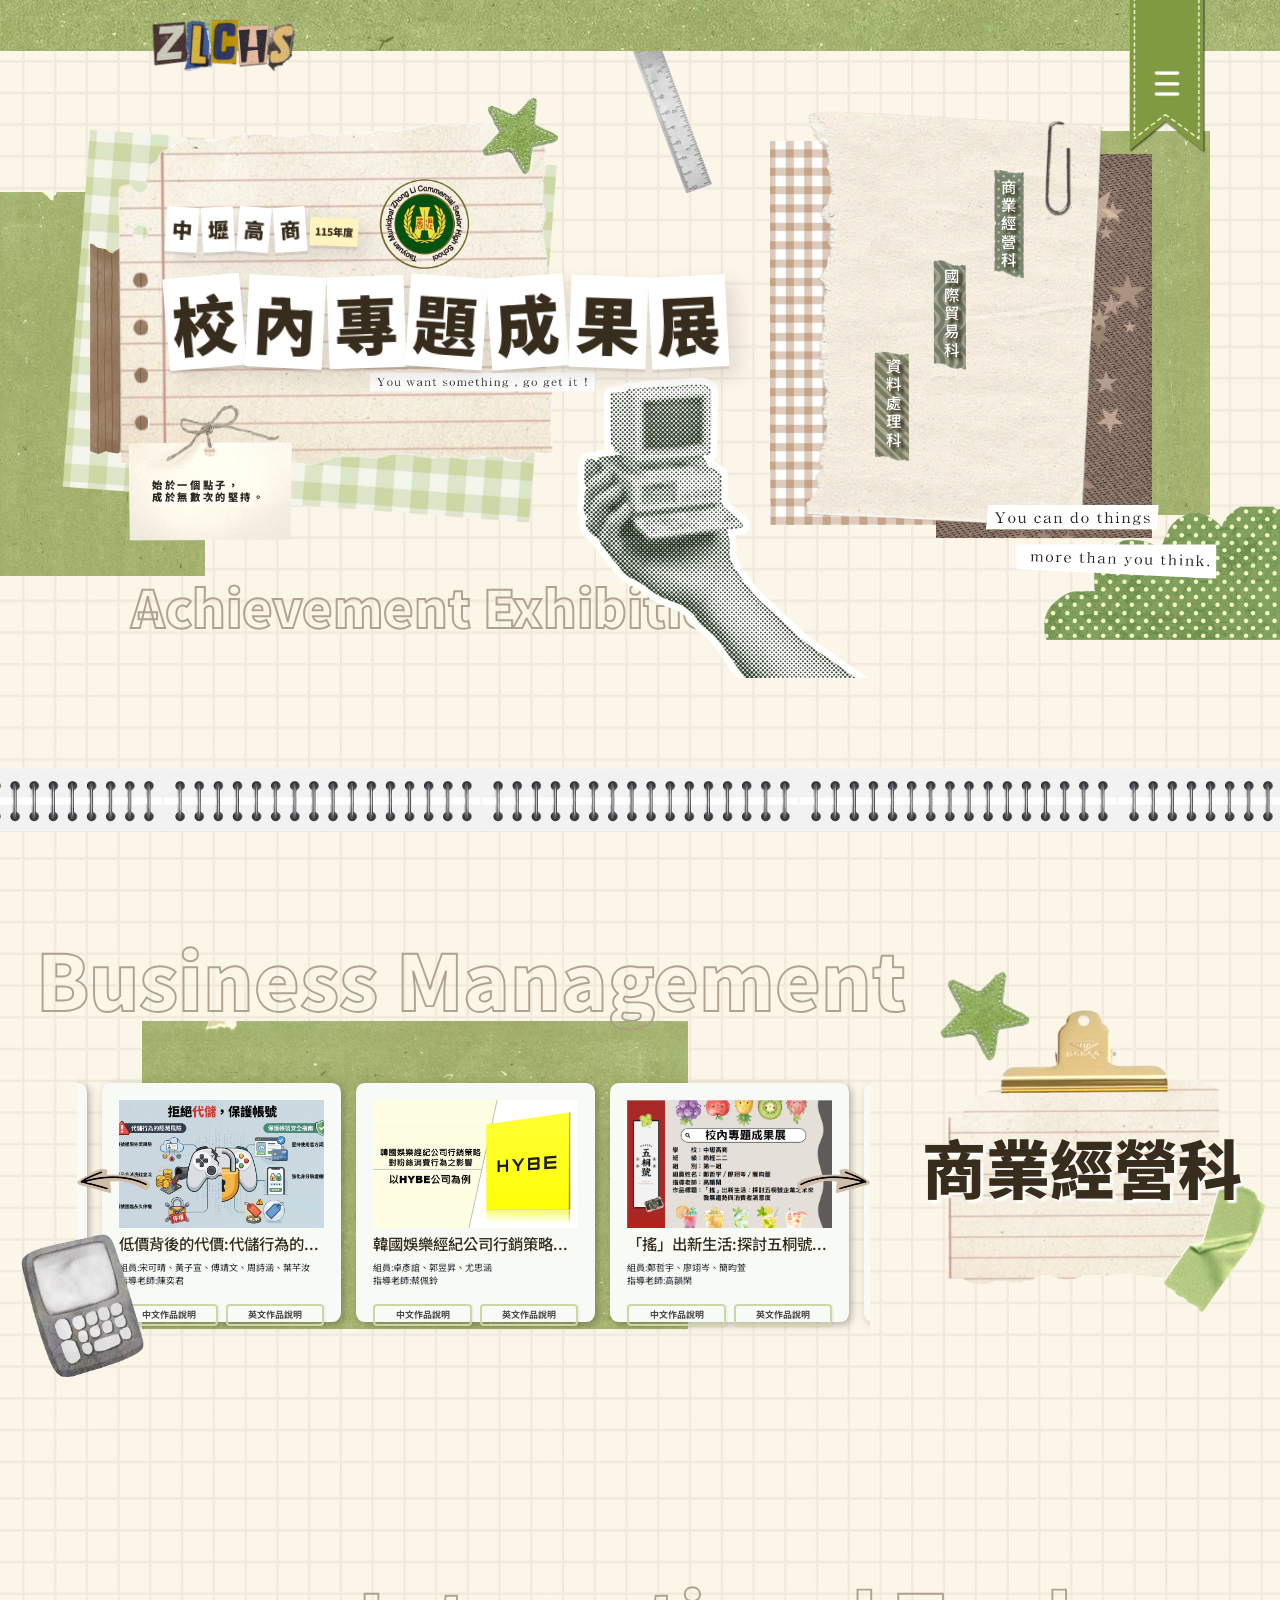
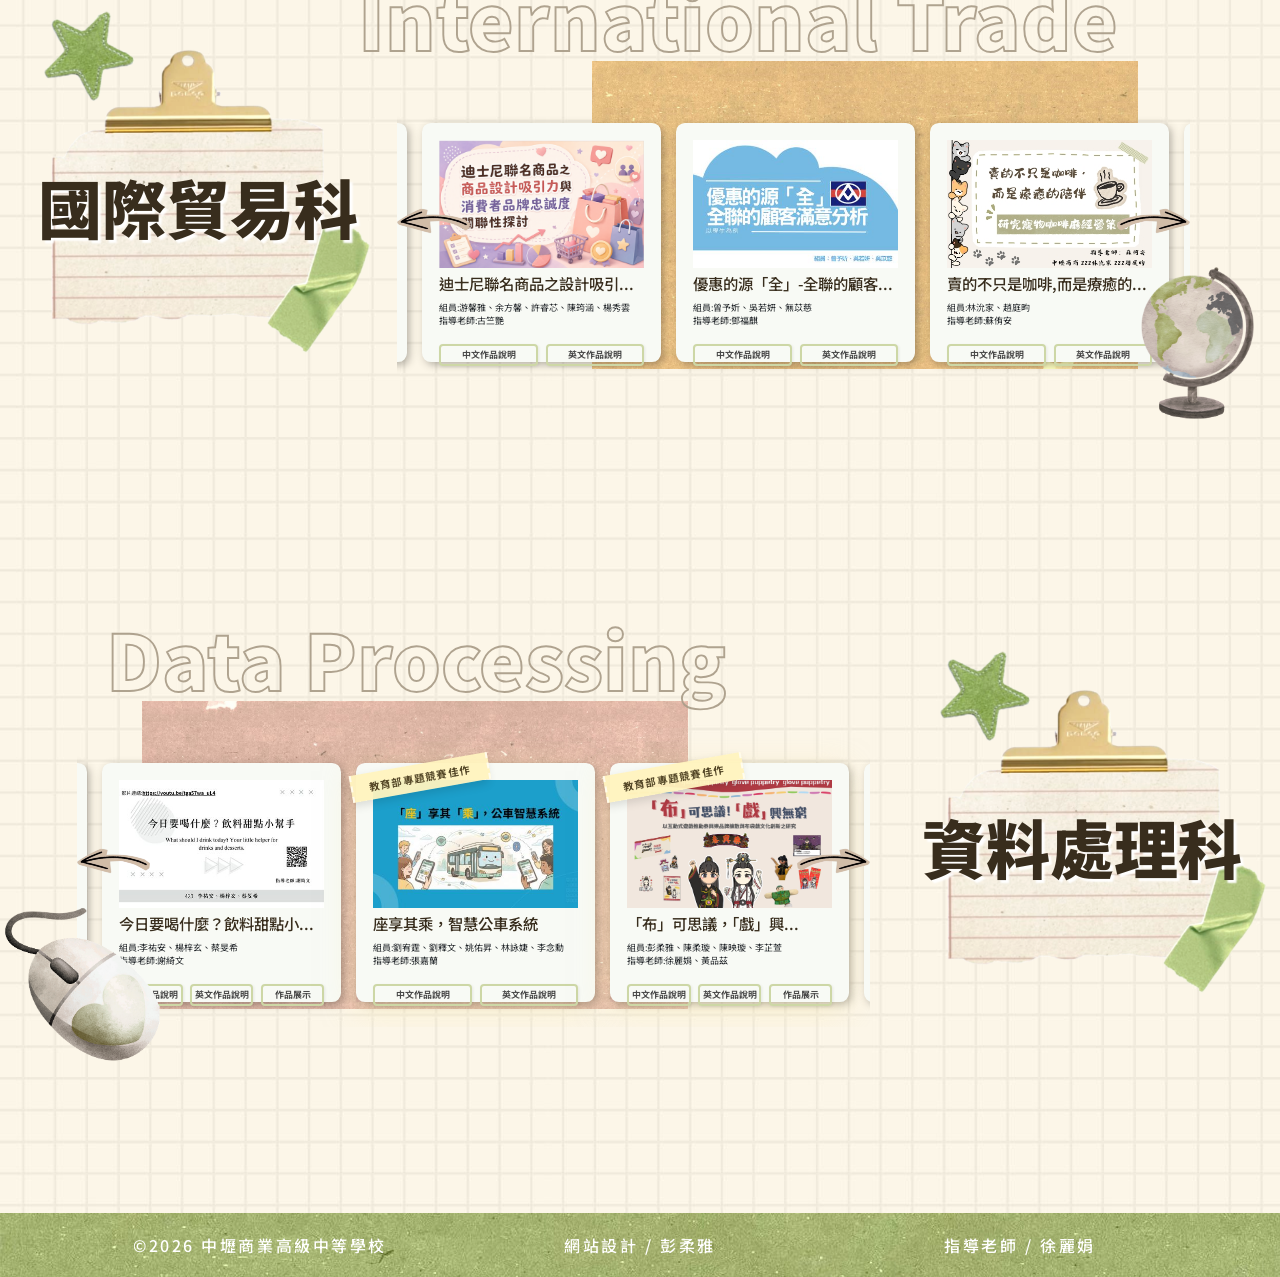
==== commit 8d4649c1: "Add files via upload" ====
--- a/index.html
+++ b/index.html
@@ -26,9 +26,8 @@
         <img src="images/LOGO.png" alt="成果展 LOGO">
       </a>
 
-    </div>
-    <button class="MANUB button_container" id="toggle">
-      <img src="images/Menu.png" alt="" class="MANU">
+    </div> <button class="MANUB" id="toggle">
+      <img src="images/Menu.png" alt="選單" class="MANU">
     </button>
   </nav>
 
@@ -58,9 +57,27 @@
   </div>
 
   <section id="S0">
-    <div class="S0T">
-      <h1 class="S0T1">中壢高商 <sub>115年度</sub></h1><br>
-      <h1 class="S0T2">校內專題成果展</h1>
+    <div class="S0T collage-title">
+      <div class="title-row row1">
+        <span class="letter" data-letter="中" style="--delay: 0.1s; --rot: 4deg;">中</span>
+        <span class="letter" data-letter="壢" style="--delay: 0.2s; --rot: -3deg;">壢</span>
+        <span class="letter" data-letter="高" style="--delay: 0.3s; --rot: 5deg;">高</span>
+        <span class="letter" data-letter="商" style="--delay: 0.4s; --rot: -4deg;">商</span>
+
+        <sub class="year-badge letter" data-letter="115年度" style="--delay: 0.6s; --rot: 2deg;">115年度</sub>
+      </div>
+
+      <br>
+
+      <div class="title-row row2">
+        <span class="letter" data-letter="校" style="--delay: 0.8s; --rot: -5deg;">校</span>
+        <span class="letter" data-letter="內" style="--delay: 0.9s; --rot: 3deg;">內</span>
+        <span class="letter" data-letter="專" style="--delay: 1.0s; --rot: -2deg;">專</span>
+        <span class="letter" data-letter="題" style="--delay: 1.1s; --rot: 4deg;">題</span>
+        <span class="letter" data-letter="成" style="--delay: 1.2s; --rot: -4deg;">成</span>
+        <span class="letter" data-letter="果" style="--delay: 1.3s; --rot: 2deg;">果</span>
+        <span class="letter" data-letter="展" style="--delay: 1.4s; --rot: -3deg;">展</span>
+      </div>
     </div>
     <h2 class="S0ET">Achievement Exhibition</h2>
     <div>
@@ -99,7 +116,7 @@
       <img src="images/SM-title.png" alt="" class="S1BG1">
       <h2 class="S1ET">Business Management</h2>
       <img src="images/右咖底.jfif" alt="" class="S1PHOTOBG" style="pointer-events: none !important; z-index: 1;">
-      <img src="images/Lower green paper.jpg" alt="" class="S1PHOTOBG2"
+      <img src="images/Lower green paper-1.jpg" alt="" class="S1PHOTOBG2"
         style="pointer-events: none !important; z-index: 1;">
     </div>
 
@@ -270,7 +287,7 @@
       <img src="images/SM-title.png" alt="" class="S1BG2">
       <h2 class="S2ET">International Trade</h2>
       <img src="images/右咖底.jfif" alt="" class="S2PHOTOBG" style="pointer-events: none !important; z-index: 1;">
-      <img src="images/Lower green paper.jpg" alt="" class="S2PHOTOBG2"
+      <img src="images/Lower green paper-2.jpg" alt="" class="S2PHOTOBG2"
         style="pointer-events: none !important; z-index: 1;">
 
     </div>
@@ -477,7 +494,7 @@
       <img src="images/SM-title.png" alt="" class="S1BG3">
       <h2 class="S3ET">Data Processing</h2>
       <img src="images/右咖底.jfif" alt="" class="S3PHOTOBG" style="pointer-events: none !important; z-index: 1;">
-      <img src="images/Lower green paper.jpg" alt="" class="S3PHOTOBG2"
+      <img src="images/Lower green paper-3.jpg" alt="" class="S3PHOTOBG2"
         style="pointer-events: none !important; z-index: 1;">
     </div>
     <img src="images/mouse.png" class="adorn-L">
@@ -489,7 +506,7 @@
 
 
 
-            <div class="swiper-slide">
+            <div class="swiper-slide award-item " data-award="教育部專題競賽佳作">
               <div class="photo">
                 <img src="images/421-01.jpg" alt="照片1">
                 <div class="photo-desc">
@@ -506,43 +523,6 @@
             </div>
 
 
-            <div class="swiper-slide">
-              <div class="photo">
-
-                <img src="images/421-01-封面.jpg" alt="照片1">
-
-                <div class="photo-desc">
-                  <h4>Reborn重塑新生-AI遊戲化...</h4>
-                  <p>組員:黃子溶、劉品辰、韓宗佑<br>指導老師:盧健瑋、黃品茲</p>
-                </div>
-                <div class="photo-buttons">
-                  <a href="https://drive.google.com/file/d/1nsQpg6oEStQmOcHobxkJpIpY3WF4xHSy/view?usp=sharing"
-                    class="p-btn btn-slide" target="_blank">中文作品說明</a>
-                  <a href="https://drive.google.com/file/d/1kMbZvZcvidzCsw4CA167YnjSdJJiXILk/view?usp=sharing"
-                    class="p-btn btn-video" target="_blank">英文作品說明</a>
-
-                </div>
-              </div>
-            </div>
-
-
-            <div class="swiper-slide">
-              <div class="photo">
-
-                <img src="images/42-3-資料庫-01(封面).jpg" alt="照片1">
-
-                <div class="photo-desc">
-                  <h4>今日要喝什麼？飲料甜點小...</h4>
-                  <p>組員:李祐安、楊梓玄、蔡旻希<br>指導老師:謝綺文</p>
-                </div>
-                <div class="photo-buttons">
-                  <a href="https://drive.google.com/file/d/1t2M-vgGoLPIgf1IWuLirk0Sq5QYGdUxy/view?usp=sharing"
-                    class="p-btn btn-slide" target="_blank">中文作品說明</a>
-                  <a href="https://drive.google.com/file/d/1FAp2HvIXO7aZD4k39DPLdiO4H6FqVPXS/view?usp=sharing"
-                    class="p-btn btn-video" target="_blank">英文作品說明</a>
-                </div>
-              </div>
-            </div>
 
             <div class="swiper-slide award-item " data-award="教育部專題競賽佳作">
               <div class="photo">
@@ -568,6 +548,47 @@
 
             <div class="swiper-slide">
               <div class="photo">
+
+                <img src="images/421-01-封面.jpg" alt="照片1">
+
+                <div class="photo-desc">
+                  <h4>Reborn重塑新生-AI遊戲化...</h4>
+                  <p>組員:黃子溶、劉品辰、韓宗佑<br>指導老師:盧健瑋、黃品茲</p>
+                </div>
+                <div class="photo-buttons">
+                  <a href="https://drive.google.com/file/d/1nsQpg6oEStQmOcHobxkJpIpY3WF4xHSy/view?usp=sharing"
+                    class="p-btn btn-slide" target="_blank">中文作品說明</a>
+                  <a href="https://drive.google.com/file/d/1kMbZvZcvidzCsw4CA167YnjSdJJiXILk/view?usp=sharing"
+                    class="p-btn btn-video" target="_blank">英文作品說明</a>
+
+                </div>
+              </div>
+            </div>
+
+            <div class="swiper-slide">
+              <div class="photo">
+
+                <img src="images/42-3-資料庫-01(封面).jpg" alt="照片1">
+
+                <div class="photo-desc">
+                  <h4>今日要喝什麼？飲料甜點小...</h4>
+                  <p>組員:李祐安、楊梓玄、蔡旻希<br>指導老師:謝綺文</p>
+                </div>
+                <div class="photo-buttons">
+                  <a href="https://drive.google.com/file/d/1t2M-vgGoLPIgf1IWuLirk0Sq5QYGdUxy/view?usp=sharing"
+                    class="p-btn btn-slide" target="_blank">中文作品說明</a>
+                  <a href="https://drive.google.com/file/d/1FAp2HvIXO7aZD4k39DPLdiO4H6FqVPXS/view?usp=sharing"
+                    class="p-btn btn-video" target="_blank">英文作品說明</a>
+                  <a href="https://www.youtube.com/watch?v=11yX3RVSGEQ" class="p-btn btn-report"
+                    target="_blank">作品展示</a>
+
+                </div>
+              </div>
+            </div>
+
+
+            <div class="swiper-slide award-item " data-award="教育部專題競賽佳作">
+              <div class="photo">
                 <img src="images/421-01.jpg" alt="照片1">
                 <div class="photo-desc">
                   <h4>座享其乘，智慧公車系統</h4>
@@ -583,45 +604,8 @@
             </div>
 
 
-            <div class="swiper-slide">
-              <div class="photo">
-
-                <img src="images/421-01-封面.jpg" alt="照片1">
-
-                <div class="photo-desc">
-                  <h4>Reborn重塑新生-AI遊戲化...</h4>
-                  <p>組員:黃子溶、劉品辰、韓宗佑<br>指導老師:盧健瑋、黃品茲</p>
-                </div>
-                <div class="photo-buttons">
-                  <a href="https://drive.google.com/file/d/1nsQpg6oEStQmOcHobxkJpIpY3WF4xHSy/view?usp=sharing"
-                    class="p-btn btn-slide" target="_blank">中文作品說明</a>
-                  <a href="https://drive.google.com/file/d/1kMbZvZcvidzCsw4CA167YnjSdJJiXILk/view?usp=sharing"
-                    class="p-btn btn-video" target="_blank">英文作品說明</a>
-
-                </div>
-              </div>
-            </div>
-
-
-            <div class="swiper-slide">
-              <div class="photo">
-
-                <img src="images/42-3-資料庫-01(封面).jpg" alt="照片1">
-
-                <div class="photo-desc">
-                  <h4>今日要喝什麼？飲料甜點小...</h4>
-                  <p>組員:李祐安、楊梓玄、蔡旻希<br>指導老師:謝綺文</p>
-                </div>
-                <div class="photo-buttons">
-                  <a href="https://drive.google.com/file/d/1t2M-vgGoLPIgf1IWuLirk0Sq5QYGdUxy/view?usp=sharing"
-                    class="p-btn btn-slide" target="_blank">中文作品說明</a>
-                  <a href="https://drive.google.com/file/d/1FAp2HvIXO7aZD4k39DPLdiO4H6FqVPXS/view?usp=sharing"
-                    class="p-btn btn-video" target="_blank">英文作品說明</a>
-                </div>
-              </div>
-            </div>
-
-            <div class="swiper-slide">
+
+            <div class="swiper-slide award-item " data-award="教育部專題競賽佳作">
               <div class="photo">
                 <a href="http://203.72.100.60/114_project/web/t2/" target="_blank">
                   <img src="images/資二網頁-01-圖 (1).jpg" alt="照片1">
@@ -643,6 +627,45 @@
 
 
 
+            <div class="swiper-slide">
+              <div class="photo">
+
+                <img src="images/421-01-封面.jpg" alt="照片1">
+
+                <div class="photo-desc">
+                  <h4>Reborn重塑新生-AI遊戲化...</h4>
+                  <p>組員:黃子溶、劉品辰、韓宗佑<br>指導老師:盧健瑋、黃品茲</p>
+                </div>
+                <div class="photo-buttons">
+                  <a href="https://drive.google.com/file/d/1nsQpg6oEStQmOcHobxkJpIpY3WF4xHSy/view?usp=sharing"
+                    class="p-btn btn-slide" target="_blank">中文作品說明</a>
+                  <a href="https://drive.google.com/file/d/1kMbZvZcvidzCsw4CA167YnjSdJJiXILk/view?usp=sharing"
+                    class="p-btn btn-video" target="_blank">英文作品說明</a>
+
+                </div>
+              </div>
+            </div>
+
+            <div class="swiper-slide">
+              <div class="photo">
+
+                <img src="images/42-3-資料庫-01(封面).jpg" alt="照片1">
+
+                <div class="photo-desc">
+                  <h4>今日要喝什麼？飲料甜點小...</h4>
+                  <p>組員:李祐安、楊梓玄、蔡旻希<br>指導老師:謝綺文</p>
+                </div>
+                <div class="photo-buttons">
+                  <a href="https://drive.google.com/file/d/1t2M-vgGoLPIgf1IWuLirk0Sq5QYGdUxy/view?usp=sharing"
+                    class="p-btn btn-slide" target="_blank">中文作品說明</a>
+                  <a href="https://drive.google.com/file/d/1FAp2HvIXO7aZD4k39DPLdiO4H6FqVPXS/view?usp=sharing"
+                    class="p-btn btn-video" target="_blank">英文作品說明</a>
+                  <a href="https://www.youtube.com/watch?v=11yX3RVSGEQ" class="p-btn btn-report"
+                    target="_blank">作品展示</a>
+
+                </div>
+              </div>
+            </div>
 
 
           </div>
--- a/css/style.css
+++ b/css/style.css
@@ -75,43 +75,71 @@
 
 
 /* ============ 下拉選單 ============ */
+/* ==========================================================================
+   ✨ 下拉選單：全面釋放父層限制，100% 隨意控制上下左右位置
+   ========================================================================== */
+
+.MANUB {
+    /* 👑 終極解法：強制使用 fixed 定位，直接對齊整個瀏覽器視窗 */
+    position: fixed !important; 
+    
+    /* 🎯 就是這裡！！現在你可以隨心所欲修改這兩個數字，物件絕對聽話搬家 */
+    top: -3vw;       /* 🎯 修改這裡控制上下位置（例如改 10vw 就會往下移） */
+    right: 4.6vw;   /* 🎯 修改這裡控制左右位置 */
+    
+    z-index: 99999 !important; /* 確保在網頁最上層 */
+    
+    /* 清除按鈕多餘灰色背景、框線 */
+    background-color: transparent !important;
+    border: none !important;
+    outline: none !important;
+    box-shadow: none !important;
+    padding: 0;
+    cursor: pointer;
+    
+    /* 物理呼吸動畫（2秒循環，延遲1.5秒跑） */
+    animation: breatheMANU 2s ease infinite;
+}
+
+/* 🎯 核心功能：當滑鼠移到按鈕上時，立刻暫停呼吸動畫 */
+.MANUB:hover {
+    animation-play-state: paused; 
+}
 
 .MANU {
-    position: fixed;
-    top: -2vw; /* 原 -30pt */
-    right: 4.6vw; /* 原 50pt */
-    height: 13vw; /* 固定高度 */
-    width: auto;  /* 寬度會根據圖片原本的比例，自動等比例縮放 */
-    z-index: 1000; /* 確保導覽列永遠在最上層 */
-    transition: background 0.3s ease;
-    transition: all 0.3s ease;
-    animation: 
-        breatheMANU 1.2s ease infinite;
-    
-}
-
-
+    height: 15vw; /* 保持你設定的 30vw 固定高度 */
+    width: auto;  /* 寬度自動等比例縮放 */
+    
+    /* 強制把圖片本身的 fixed 拔除，讓它乖乖待在 MANUB 盒子裡 */
+    position: static !important;
+    top: auto !important;
+    right: auto !important;
+    
+    will-change: transform, filter;
+    /* 滑鼠移入與移出時，0.3 秒平滑漸變 */
+    transition: transform 0.3s ease, filter 0.3s ease;
+}
+
+/* 🎨 當滑鼠移上去時，圖片本身往下沉 1vw，並亮起琥珀黃色陰影 */
+.MANUB:hover .MANU {
+    transform: translateY(1vw); 
+    filter:drop-shadow(0 10px 12px rgba(255, 220, 106, 0.85));
+}
+
+/* 乾淨的物理呼吸動畫 */
 @keyframes breatheMANU {
-
-    0% { transform: translateY(0vw); }
-    10% { transform: translateY(0vw); } 
-    50% { transform: translateY(1vw); 
-    filter: drop-shadow(0 12px 12px rgba(255, 220, 106, 0.692)) ;}
-  
-    100% { transform: stranslateY(0vw); }
-}
-
-
-.MANU:hover{
-    transform: translateY(1vw); /* 原 22.5pt */
-}
-
-.MANUB{
-/* 💡 關鍵：把按鈕預設的灰色背景變成「透明」 */
-    background-color: transparent;
-    border: none;
-}
-
+    0%, 100% { 
+        transform: translateY(0vw); 
+    }
+    50% { 
+        transform: translateY(1vw); 
+    }
+}
+
+/* 💡 如果你完全不需要那三條綠線的漢堡選單，直接用這行把它隱藏，不讓它出來打架 */
+.button_container {
+    display: none !important;
+}
 
 /*--------------------------------------------------------------------------------------------
     首頁            
@@ -126,46 +154,107 @@
     background-image: url(../images/background.jpg);
 }
 
-/* ============ 標題 ============ */
-.S0T{
+/* ==========================================================================
+   ✨ 拼貼剪紙風大標題：微調縮小字體、縮緊水平間距版
+   ========================================================================== */
+
+/* 1. 大標題外層總容器 */
+.S0T {
     position: relative;
     z-index: 20;
-    color: #382d1d;
-    top: 13vw; /* 原 130pt */
-    left: 13vw; /* 原 140pt */
-    text-shadow: 3pt 3pt 2pt #ffffff;
+    top: 14.2vw; 
+    left: 13vw; 
     font-family: 'Noto Sans TC', sans-serif;
+   
+}
+
+/* 讓兩行字可以整齊排列 */
+.title-row {
+    display: flex;
+    
+    /* 🎯 關鍵修改 1：把原本的 0.8vw 縮小到 0.3vw，讓卡片水平靠得更近、更緊密 */
+    gap: 0.3vw; 
+    
+    align-items: center;
+}
+
+/* 2. 👑 單個字母卡片：移植自 test.html 的復古雜誌剪貼風格 */
+.S0T .letter {
+    position: relative;
+    display: inline-flex;
+    justify-content: center;
+    align-items: center;
+    background: #ffffff; /* 經典復古剪紙白底 */
+    color: #382d1d;      /* 質感深咖啡字體顏色 */
+    font-weight: 900;
+    
+    /* 雙層立體感手帳陰影 */
+    box-shadow: 
+        0 3px 0 rgba(0,0,0,.08),
+        10px 10px 20px rgba(56, 45, 29, 0.12);
+        
+    border-radius: 1px; /* 微微的紙張圓角 */
+    opacity: 0; /* 預設隱形，等待彈出 */
+    
+    /* 複合動畫分工 */
     animation: 
-        breathe 1.2s ease infinite 3s;
-}
-
-@keyframes breathe {
-    0% { transform: scale(1); }
-    10% { transform: scale(1); } 
-    50% { transform: scale(1.02); }
-
-    100% { transform: scale(1); }
-}
-
-.S0T1 {
-    font-size: 2vw; /* 原 40pt */
-    font-weight: 900;
-    letter-spacing: 0.18vw; /* 原 2pt */
-    overflow: hidden; 
-    white-space: nowrap; 
-    margin: 0; 
-    line-height: 1.4;
-    display: inline-block; 
-    width: 0; 
-    border-right: .15em solid transparent; 
-    animation: typing 1s steps(30, end) 1.5s forwards; 
-}
-
-@keyframes typing {
-    from { width: 0; }
-    /* 💡 關鍵修改 2：建議改成文字實際的大小（或剛好容納的寬度），用百分比容易因為視窗縮放而切到字 */
-    to { width: 20vw; } 
-}
+        collagePop 0.5s cubic-bezier(0.175, 0.885, 0.32, 1.275) var(--delay) forwards,
+        collageJitter 0.4s steps(2) infinite 2.5s;
+}
+
+/* 🎯 🎯 🎯 以下為大小微調區 🎯 🎯 🎯 */
+
+/* 第一行「中壢高商」的調整（整體縮小） */
+.row1 .letter {
+    width: 2.5vw;     /* 🎯 寬度原本 4.5vw -> 縮小到 3.5vw */
+    height: 3.5vw;    /* 🎯 高度原本 5.5vw -> 縮小到 4.5vw */
+    font-size: 1.6vw; /* 🎯 字體大小原本 2vw -> 縮小到 1.6vw */
+}
+
+/* 「115年度」小徽章卡片的特殊調整 */
+.row1 .year-badge {
+    width: auto !important;
+    height: 2.2vw !important;  /* 🎯 配合第一行縮小高度 */
+    font-size: 0.8vw !important; /* 🎯 字體大小原本 1vw -> 縮小到 0.8vw */
+    padding: 0 0.4vw;
+    bottom: -0.2vw;
+    background: #fff4bf; 
+}
+
+/* 第二行「校內專題成果展」的調整（大幅縮小） */
+.row2 .letter {
+    width: 6vw;       /* 🎯 寬度原本 8vw -> 縮小到 6vw */
+    height: 7.2vw;    /* 🎯 高度原本 9.5vw -> 縮小到 7.2vw */
+    font-size: 5vw;   /* 🎯 字體大小原本 6.5vw -> 縮小到 5vw */
+}
+
+/* ==========================================================================
+   ✨ 下方動畫定義維持不變
+   ========================================================================== */
+
+@keyframes collagePop {
+    0% {
+        opacity: 0;
+        transform: rotate(var(--rot)) scale(0);
+    }
+    60% {
+        opacity: 1;
+        transform: rotate(var(--rot)) scale(1.15);
+    }
+    100% {
+        opacity: 1;
+        transform: rotate(var(--rot)) scale(1);
+    }
+}
+
+@keyframes collageJitter {
+    0%, 100% { transform: rotate(var(--rot)) translateY(0); }
+    25% { transform: rotate(calc(var(--rot) + 1deg)) translateY(-1px); }
+    75% { transform: rotate(calc(var(--rot) - 1deg)) translateY(1px); }
+}
+
+
+
 
 
 .BIBI {
@@ -183,48 +272,6 @@
         breathe 1.5s ease infinite 3s;
         
         
-}
-@keyframes moveInBBB {
-    from {
-        transform: translateX(0.9vw); /* 原 10pt */
-        opacity: 0; 
-    }
-    to {
-        transform: translateX(0);
-        opacity: 1;
-    }
-}
-
-@keyframes floatUpDownBBB {
-    0% {
-        transform: rotate(0deg);
-    }
-  
-    50% {
-        transform: rotate(-2deg);
-    }
-    100% {
-        transform: rotate(0deg);
-    }
-}
-
-
-.S0T2 {
-    font-size: 7vw; /* 原 100pt */
-    font-weight: 900;
-    letter-spacing: 0.18vw; /* 原 2pt */
-    overflow: hidden; 
-    white-space: nowrap; 
-    margin: 0; 
-    display: inline-block; 
-    width: 0; 
-    border-right: .15em solid transparent; 
-    animation: typing2 1s steps(30, end) 2.2s forwards; 
-}
-
-@keyframes typing2 {
-    from { width: 0; }
-    to { width: 55vw; } /* 💡 依據你第二行字的長度調整這個固定寬度 */
 }
 
 .S0ET {
@@ -1205,6 +1252,7 @@
     margin-top: auto;        /* 如果文字長度不同，強迫按鈕在底部對齊 */
     
 }
+
 
 /* 按鈕基礎樣式（手帳便利貼標籤風） */
 .p-btn {
@@ -1507,49 +1555,6 @@
 @import url(https://fonts.googleapis.com/css?family=Vollkorn|Roboto);
 
 
-.button_container {
-  position: fixed;
-  top: 5%;
-  right: 2%;
-  height: 27px;
-  width: 35px;
-  cursor: pointer;
-  z-index: 100;
-  transition: opacity 0.25s ease;
-}
-.button_container:hover {
-  opacity: 0.7;
-}
-.button_container.active .top {
-  transform: translateY(10px) translateX(0) rotate(45deg);
-  background: #fff;
-}
-.button_container.active .middle {
-  opacity: 0;
-  background: #fff;
-}
-.button_container.active .bottom {
-  transform: translateY(-10px) translateX(0) rotate(-45deg);
-  background: #fff;
-}
-.button_container span {
-  background: #b1e08c;
-  border: none;
-  height: 5px;
-  width: 100%;
-  position: absolute;
-  top: 0px;
-  left: 0;
-  transition: all 0.35s ease;
-  cursor: pointer;
-}
-.button_container span:nth-of-type(2) {
-  top: 10px;
-}
-.button_container span:nth-of-type(3) {
-  top: 20px;
-}
-
 .overlay {
   position: fixed;
   top: 0;
--- a/css/stylephone.css
+++ b/css/stylephone.css
@@ -110,10 +110,11 @@
 
 /* 左側 LOGO 圖片設定 */
 .nav-logo img {
-    height: 15vw; 
+    height: 20vw; 
     width: auto;  
     display: block;
     margin-left: 9.3vw; /* 原 100pt */
+    margin-bottom: 1vw;
     transition: transform 0.5s ease, height 0.5s ease; 
 }
 
@@ -121,38 +122,135 @@
    🔥 新增：當網頁在最頂端（.at-top）時的 LOGO 放大效果
    ========================================== */
 .navbar.at-top .nav-logo img {
-    height: 15vw; 
-    margin-top: 1.5vw; /* 原 40pt */
+    height: 30vw; 
+    margin-top: 6vw; /* 原 40pt */
+    animation: 
+        breatheLOGO 2s ease infinite 1.5s;
+}
+
+@keyframes breatheLOGO {
+    0% { transform: scale(1); } 
+    10% { transform: scale(1); } 
+    50% { transform: scale(1.04); }
+
+    100% { transform: scale(1); }
 }
 /* 左側 LOGO 的 Hover 效果 (你原本的) */
 /* 💡 加上 :not(.at-top) 可以讓它在頂端放大時不要再重複放大，畫面比較乾淨 */
 .nav-logo img:hover {
-    transform: scale(1.1);
-}
+    transform: scale(1.05);
+}
+
 
 /* ============ 下拉選單 ============ */
+/* ==========================================================================
+   ✨ 下拉選單：全面釋放父層限制，100% 隨意控制上下左右位置
+   ========================================================================== */
+
+.MANUB {
+    /* 👑 終極解法：強制使用 fixed 定位，直接對齊整個瀏覽器視窗 */
+    position: fixed !important; 
+    
+    /* 🎯 就是這裡！！現在你可以隨心所欲修改這兩個數字，物件絕對聽話搬家 */
+    top: -3vw;       /* 🎯 修改這裡控制上下位置（例如改 10vw 就會往下移） */
+    right: 4.6vw;   /* 🎯 修改這裡控制左右位置 */
+    
+    z-index: 99999 !important; /* 確保在網頁最上層 */
+    
+    /* 清除按鈕多餘灰色背景、框線 */
+    background-color: transparent !important;
+    border: none !important;
+    outline: none !important;
+    box-shadow: none !important;
+    padding: 0;
+    cursor: pointer;
+    
+    /* 物理呼吸動畫（2秒循環，延遲1.5秒跑） */
+    animation: breatheMANU 2s ease infinite;
+}
+
+/* 🎯 核心功能：當滑鼠移到按鈕上時，立刻暫停呼吸動畫 */
+.MANUB:hover {
+    animation-play-state: paused; 
+}
 
 .MANU {
-    position: fixed;
-    top: -2vw; /* 原 -30pt */
-    right: 4.6vw; /* 原 50pt */
-    height: 30vw; /* 固定高度 */
-    width: auto;  /* 寬度會根據圖片原本的比例，自動等比例縮放 */
-    z-index: 1000; /* 確保導覽列永遠在最上層 */
-    transition: background 0.3s ease;
-    transition: all 0.3s ease;
-    
-}
-
-.MANU:hover{
-    transform: translateY(1vw); /* 原 22.5pt */
-}
-
-.MANUB{
-/* 💡 關鍵：把按鈕預設的灰色背景變成「透明」 */
-    background-color: transparent;
-    border: none;
-}
+    height: 30vw; /* 保持你設定的 30vw 固定高度 */
+    width: auto;  /* 寬度自動等比例縮放 */
+    
+    /* 強制把圖片本身的 fixed 拔除，讓它乖乖待在 MANUB 盒子裡 */
+    position: static !important;
+    top: auto !important;
+    right: auto !important;
+    
+    will-change: transform, filter;
+    /* 滑鼠移入與移出時，0.3 秒平滑漸變 */
+    transition: transform 0.3s ease, filter 0.3s ease;
+}
+
+/* 🎨 當滑鼠移上去時，圖片本身往下沉 1vw，並亮起琥珀黃色陰影 */
+.MANUB:hover .MANU {
+    transform: translateY(1vw); 
+    filter:drop-shadow(0 10px 12px rgba(255, 220, 106, 0.85));
+}
+
+/* 乾淨的物理呼吸動畫 */
+@keyframes breatheMANU {
+    0%, 100% { 
+        transform: translateY(0vw); 
+    }
+    50% { 
+        transform: translateY(1vw); 
+    }
+}
+
+
+
+
+.button_container {
+  position: fixed;
+  top: 5%;
+  right: 2%;
+  height: 27px;
+  width: 35px;
+  cursor: pointer;
+  z-index: 100;
+  transition: opacity 0.25s ease;
+}
+
+.button_container.active .top {
+  transform: translateY(10px) translateX(0) rotate(45deg);
+  background: #fff;
+}
+.button_container.active .middle {
+  opacity: 0;
+  background: #fff;
+}
+.button_container.active .bottom {
+  transform: translateY(-10px) translateX(0) rotate(-45deg);
+  background: #fff;
+}
+.button_container span {
+  background: #b1e08c;
+  border: none;
+  height: 5px;
+  width: 100%;
+  position: absolute;
+  top: 0px;
+  left: 0;
+  transition: all 0.35s ease;
+  cursor: pointer;
+}
+.button_container span:nth-of-type(2) {
+  top: 10px;
+}
+.button_container span:nth-of-type(3) {
+  top: 20px;
+}
+
+
+
+
 
 
 
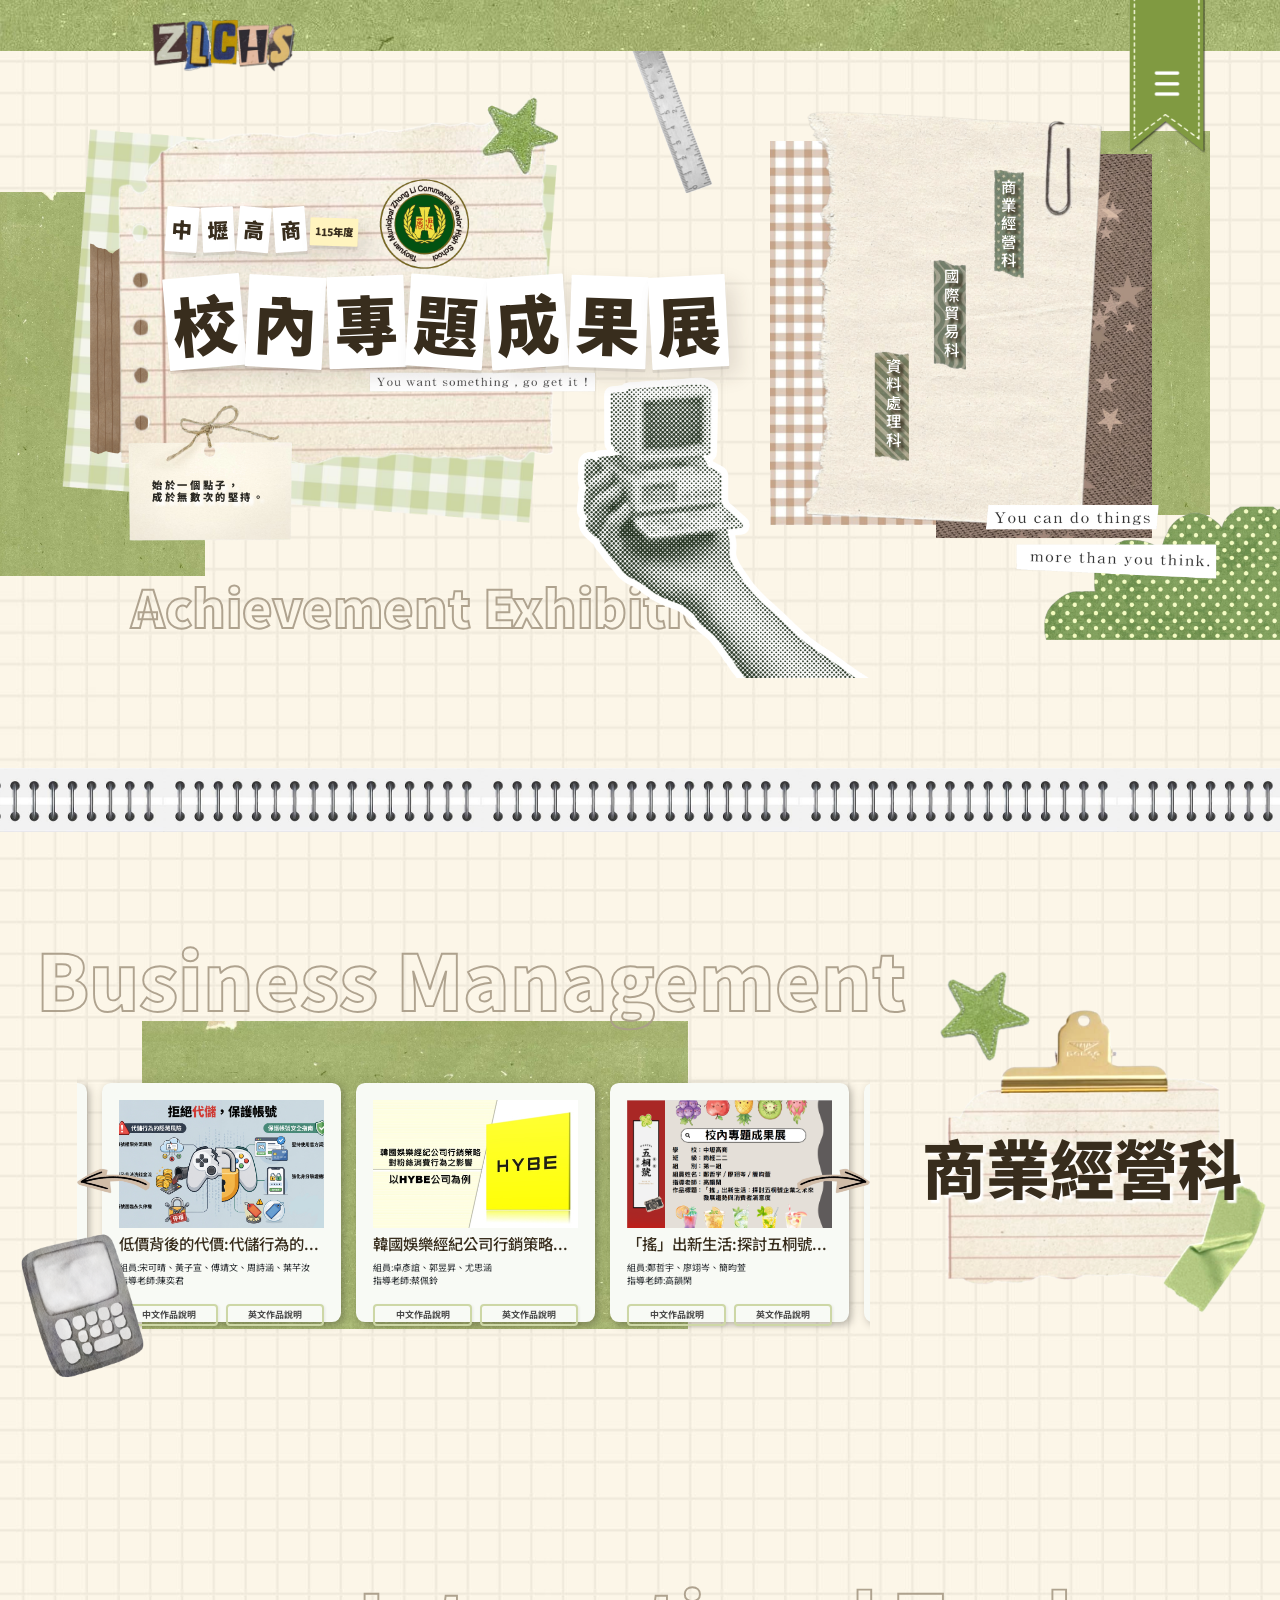
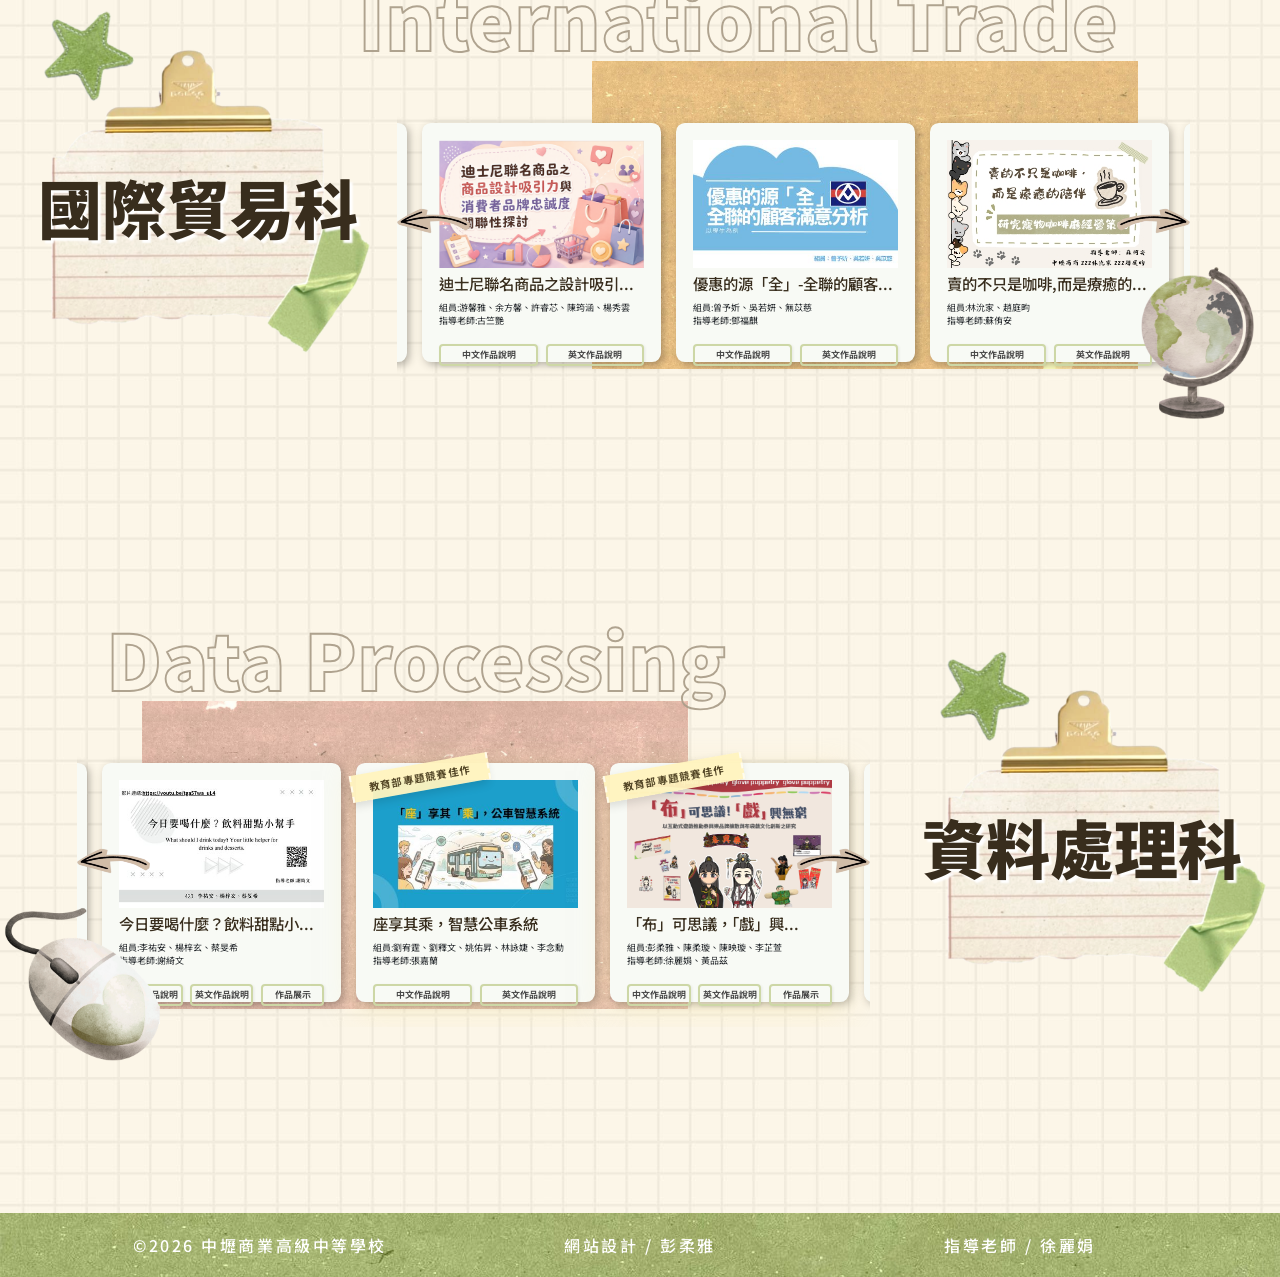
==== commit 57c28042: "Add files via upload" ====
--- a/index.html
+++ b/index.html
@@ -58,7 +58,7 @@
 
   <section id="S0">
     <div class="S0T collage-title">
-      <div class="title-row row1">
+      <div class="title-row row1 ">
         <span class="letter" data-letter="中" style="--delay: 0.1s; --rot: 4deg;">中</span>
         <span class="letter" data-letter="壢" style="--delay: 0.2s; --rot: -3deg;">壢</span>
         <span class="letter" data-letter="高" style="--delay: 0.3s; --rot: 5deg;">高</span>
@@ -69,7 +69,7 @@
 
       <br>
 
-      <div class="title-row row2">
+      <div class="title-row row2 ">
         <span class="letter" data-letter="校" style="--delay: 0.8s; --rot: -5deg;">校</span>
         <span class="letter" data-letter="內" style="--delay: 0.9s; --rot: 3deg;">內</span>
         <span class="letter" data-letter="專" style="--delay: 1.0s; --rot: -2deg;">專</span>
@@ -78,6 +78,11 @@
         <span class="letter" data-letter="果" style="--delay: 1.3s; --rot: 2deg;">果</span>
         <span class="letter" data-letter="展" style="--delay: 1.4s; --rot: -3deg;">展</span>
       </div>
+    </div>
+
+    <div class="S0TT">
+      <h1 class="S0T1">中壢高商 <sub>115年度</sub></h1><br>
+      <h1 class="S0T2 BIGT">校內專題成果展</h1>
     </div>
     <h2 class="S0ET">Achievement Exhibition</h2>
     <div>
--- a/css/style.css
+++ b/css/style.css
@@ -154,124 +154,88 @@
     background-image: url(../images/background.jpg);
 }
 
-/* ==========================================================================
-   ✨ 拼貼剪紙風大標題：微調縮小字體、縮緊水平間距版
-   ========================================================================== */
-
-/* 1. 大標題外層總容器 */
-.S0T {
+/* ============ 標題 ============ */
+.S0TT{
     position: relative;
     z-index: 20;
-    top: 14.2vw; 
-    left: 13vw; 
+    color: #382d1d;
+    top: 13vw; /* 原 130pt */
+    left: 13vw; /* 原 140pt */
+    text-shadow: 3pt 3pt 2pt #ffffff;
     font-family: 'Noto Sans TC', sans-serif;
-   
-}
-
-/* 讓兩行字可以整齊排列 */
-.title-row {
-    display: flex;
-    
-    /* 🎯 關鍵修改 1：把原本的 0.8vw 縮小到 0.3vw，讓卡片水平靠得更近、更緊密 */
-    gap: 0.3vw; 
-    
-    align-items: center;
-}
-
-/* 2. 👑 單個字母卡片：移植自 test.html 的復古雜誌剪貼風格 */
-.S0T .letter {
-    position: relative;
-    display: inline-flex;
-    justify-content: center;
-    align-items: center;
-    background: #ffffff; /* 經典復古剪紙白底 */
-    color: #382d1d;      /* 質感深咖啡字體顏色 */
+    animation: 
+        breathe 1.2s ease infinite 3s;
+}
+
+@keyframes breathe {
+    0% { transform: scale(1); }
+    10% { transform: scale(1); } 
+    50% { transform: scale(1.02); }
+
+    100% { transform: scale(1); }
+}
+
+.S0T1 {
+    font-size: 2vw; /* 原 40pt */
     font-weight: 900;
-    
-    /* 雙層立體感手帳陰影 */
-    box-shadow: 
-        0 3px 0 rgba(0,0,0,.08),
-        10px 10px 20px rgba(56, 45, 29, 0.12);
-        
-    border-radius: 1px; /* 微微的紙張圓角 */
-    opacity: 0; /* 預設隱形，等待彈出 */
-    
-    /* 複合動畫分工 */
-    animation: 
-        collagePop 0.5s cubic-bezier(0.175, 0.885, 0.32, 1.275) var(--delay) forwards,
-        collageJitter 0.4s steps(2) infinite 2.5s;
-}
-
-/* 🎯 🎯 🎯 以下為大小微調區 🎯 🎯 🎯 */
-
-/* 第一行「中壢高商」的調整（整體縮小） */
-.row1 .letter {
-    width: 2.5vw;     /* 🎯 寬度原本 4.5vw -> 縮小到 3.5vw */
-    height: 3.5vw;    /* 🎯 高度原本 5.5vw -> 縮小到 4.5vw */
-    font-size: 1.6vw; /* 🎯 字體大小原本 2vw -> 縮小到 1.6vw */
-}
-
-/* 「115年度」小徽章卡片的特殊調整 */
-.row1 .year-badge {
-    width: auto !important;
-    height: 2.2vw !important;  /* 🎯 配合第一行縮小高度 */
-    font-size: 0.8vw !important; /* 🎯 字體大小原本 1vw -> 縮小到 0.8vw */
-    padding: 0 0.4vw;
-    bottom: -0.2vw;
-    background: #fff4bf; 
-}
-
-/* 第二行「校內專題成果展」的調整（大幅縮小） */
-.row2 .letter {
-    width: 6vw;       /* 🎯 寬度原本 8vw -> 縮小到 6vw */
-    height: 7.2vw;    /* 🎯 高度原本 9.5vw -> 縮小到 7.2vw */
-    font-size: 5vw;   /* 🎯 字體大小原本 6.5vw -> 縮小到 5vw */
-}
-
-/* ==========================================================================
-   ✨ 下方動畫定義維持不變
-   ========================================================================== */
-
-@keyframes collagePop {
+    letter-spacing: 0.18vw; /* 原 2pt */
+    overflow: hidden; 
+    white-space: nowrap; 
+    margin: 0; 
+    line-height: 1.4;
+    display: inline-block; 
+    width: 0; 
+    border-right: .15em solid transparent; 
+    animation: typing 1s steps(30, end) 1.5s forwards; 
+}
+
+@keyframes typing {
+    from { width: 0; }
+    /* 💡 關鍵修改 2：建議改成文字實際的大小（或剛好容納的寬度），用百分比容易因為視窗縮放而切到字 */
+    to { width: 20vw; } 
+}
+
+@keyframes moveInBBB {
+    from {
+        transform: translateX(0.9vw); /* 原 10pt */
+        opacity: 0; 
+    }
+    to {
+        transform: translateX(0);
+        opacity: 1;
+    }
+}
+
+@keyframes floatUpDownBBB {
     0% {
-        opacity: 0;
-        transform: rotate(var(--rot)) scale(0);
-    }
-    60% {
-        opacity: 1;
-        transform: rotate(var(--rot)) scale(1.15);
+        transform: rotate(0deg);
+    }
+    
+    50% {
+        transform: rotate(-2deg);
     }
     100% {
-        opacity: 1;
-        transform: rotate(var(--rot)) scale(1);
-    }
-}
-
-@keyframes collageJitter {
-    0%, 100% { transform: rotate(var(--rot)) translateY(0); }
-    25% { transform: rotate(calc(var(--rot) + 1deg)) translateY(-1px); }
-    75% { transform: rotate(calc(var(--rot) - 1deg)) translateY(1px); }
-}
-
-
-
-
-
-.BIBI {
-    position: absolute;
-    opacity: 0;
-    bottom: 15.7vw; /* 原 170pt */
-    top: 13vw; /* 原 139pt */
-    left: 22vw; /* 原 260pt */
-    height: 25vw; 
-    width: auto;  
-    z-index: 2; 
-    transition: background 0.3s ease;
-    animation: 
-        moveInBBB 1s ease-out 2.5s forwards,
-        breathe 1.5s ease infinite 3s;
-        
-        
+        transform: rotate(0deg);
+    }
+}
+
+
+.S0T2 {
+    font-size: 7vw; /* 原 100pt */
+    font-weight: 900;
+    letter-spacing: 0.18vw; /* 原 2pt */
+    overflow: hidden; 
+    white-space: nowrap; 
+    margin: 0; 
+    display: inline-block; 
+    width: 0; 
+    border-right: .15em solid transparent; 
+    animation: typing2 1s steps(30, end) 2.2s forwards; 
+}
+
+@keyframes typing2 {
+    from { width: 0; }
+    to { width: 55vw; } /* 💡 依據你第二行字的長度調整這個固定寬度 */
 }
 
 .S0ET {
@@ -307,7 +271,7 @@
     0% {
         opacity: 1;
     }
-   
+    
     50% {
         opacity: 0.5;
     }
@@ -316,6 +280,107 @@
         opacity: 1;
     }
 }
+
+/* ==========================================================================
+   ✨ 拼貼剪紙風大標題：微調縮小字體、縮緊水平間距版
+   ========================================================================== */
+
+/* 1. 大標題外層總容器 */
+.S0T {
+    position: relative;
+    z-index: 20;
+    top: 14.2vw; 
+    left: 13vw; 
+    font-family: 'Noto Sans TC', sans-serif;
+   
+}
+
+/* 讓兩行字可以整齊排列 */
+.title-row {
+    display: flex;
+    
+    /* 🎯 關鍵修改 1：把原本的 0.8vw 縮小到 0.3vw，讓卡片水平靠得更近、更緊密 */
+    gap: 0.3vw; 
+    
+    align-items: center;
+}
+
+/* 2. 👑 單個字母卡片：移植自 test.html 的復古雜誌剪貼風格 */
+.S0T .letter {
+    position: relative;
+    display: inline-flex;
+    justify-content: center;
+    align-items: center;
+    background: #ffffff; /* 經典復古剪紙白底 */
+    color: #382d1d;      /* 質感深咖啡字體顏色 */
+    font-weight: 900;
+    
+    /* 雙層立體感手帳陰影 */
+    box-shadow: 
+        0 3px 0 rgba(0,0,0,.08),
+        10px 10px 20px rgba(56, 45, 29, 0.12);
+        
+    border-radius: 1px; /* 微微的紙張圓角 */
+    opacity: 0; /* 預設隱形，等待彈出 */
+    
+    /* 複合動畫分工 */
+    animation: 
+        collagePop 0.5s cubic-bezier(0.175, 0.885, 0.32, 1.275) var(--delay) forwards,
+        collageJitter 0.5s steps(2) infinite 2.5s;
+}
+
+/* 🎯 🎯 🎯 以下為大小微調區 🎯 🎯 🎯 */
+
+/* 第一行「中壢高商」的調整（整體縮小） */
+.row1 .letter {
+    width: 2.5vw;     /* 🎯 寬度原本 4.5vw -> 縮小到 3.5vw */
+    height: 3.5vw;    /* 🎯 高度原本 5.5vw -> 縮小到 4.5vw */
+    font-size: 1.6vw; /* 🎯 字體大小原本 2vw -> 縮小到 1.6vw */
+}
+
+/* 「115年度」小徽章卡片的特殊調整 */
+.row1 .year-badge {
+    width: auto !important;
+    height: 2.2vw !important;  /* 🎯 配合第一行縮小高度 */
+    font-size: 0.8vw !important; /* 🎯 字體大小原本 1vw -> 縮小到 0.8vw */
+    padding: 0 0.4vw;
+    bottom: -0.2vw;
+    background: #fff4bf; 
+}
+
+/* 第二行「校內專題成果展」的調整（大幅縮小） */
+.row2 .letter {
+    width: 6vw;       /* 🎯 寬度原本 8vw -> 縮小到 6vw */
+    height: 7.2vw;    /* 🎯 高度原本 9.5vw -> 縮小到 7.2vw */
+    font-size: 5vw;   /* 🎯 字體大小原本 6.5vw -> 縮小到 5vw */
+}
+
+/* ==========================================================================
+   ✨ 下方動畫定義維持不變
+   ========================================================================== */
+
+@keyframes collagePop {
+    0% {
+        opacity: 0;
+        transform: rotate(var(--rot)) scale(0);
+    }
+    60% {
+        opacity: 1;
+        transform: rotate(var(--rot)) scale(1.15);
+    }
+    100% {
+        opacity: 1;
+        transform: rotate(var(--rot)) scale(1);
+    }
+}
+
+@keyframes collageJitter {
+    0%, 100% { transform: rotate(var(--rot)) translateY(0); }
+    25% { transform: rotate(calc(var(--rot) + 1deg)) translateY(-1px); }
+    75% { transform: rotate(calc(var(--rot) - 1deg)) translateY(1px); }
+}
+
+
 
 
 .SCHOOL {
@@ -332,6 +397,20 @@
         floatUpDownR 4s ease infinite 2.2s;
 }
 
+
+.BIBI {
+    position: absolute;
+    opacity: 0;
+    bottom: 15.7vw; /* 原 170pt */
+    top: 13vw; /* 原 139pt */
+    left: 22vw; /* 原 260pt */
+    height: 25vw; 
+    width: auto;  
+    z-index: 2; 
+    transition: background 0.3s ease;
+    
+        
+}
 
 
 /* 其他科系的標題 */
@@ -1010,7 +1089,7 @@
     letter-spacing: 0.2vw;
     opacity: 0;
     animation: 
-        introBouncePlay 1s ease-out 3s forwards,
+        introBouncePlay 1s ease-out 1.5s forwards,
         floatUpDownTTT 4s ease infinite 2.2s;
 }
 
@@ -1026,7 +1105,7 @@
     letter-spacing: 0.2vw;
     opacity: 0;
     animation: 
-        introBouncePlay 1s ease-out 3s forwards,
+        introBouncePlay 1s ease-out 1.5s forwards,
         floatUpDownTTT 4s ease infinite 2.2s;
 }
 
@@ -1042,7 +1121,7 @@
     letter-spacing: 0.2vw;
     opacity: 0;
     animation: 
-        introBouncePlay 1s ease-out 3s forwards,
+        introBouncePlay 1s ease-out 1.5s forwards,
         floatUpDownTTT 4s ease infinite 2.2s;
 }
 
@@ -1068,7 +1147,7 @@
     transition: background 0.3s ease;
     opacity: 0;  
     animation: 
-        introBouncePlay 1s ease-out 3s forwards,
+        introBouncePlay 1s ease-out 1.5s forwards,
         floatUpDownTTT 4s ease infinite 2.2s;
 }
 /* ============================================================================================
@@ -1112,7 +1191,7 @@
     transition: background 0.3s ease;
     opacity: 0;  
     animation: 
-        introBouncePlay 1s ease-out 3s forwards,
+        introBouncePlay 1s ease-out 1.5s forwards,
         floatUpDownTTT 4s ease infinite 2.2s;
 }
 
@@ -1133,7 +1212,7 @@
     text-shadow: 0.3vw 0.3vw 0.2vw #ffffff;
     opacity: 0;  
     animation: 
-        introBouncePlay 1s ease-out 3s forwards,
+        introBouncePlay 1s ease-out 1.5s forwards,
         floatUpDownTTT 4s ease infinite 2.2s;
 }
 
--- a/css/stylephone.css
+++ b/css/stylephone.css
@@ -1,11 +1,22 @@
+
+@media screen and (max-width: 1980px) {
+    
+.S0T1, .S0T2, .S0TT, .BIGT{
+        opacity: 0; /* 這樣它們在手機版就會完全消失不見 */
+    }
+
 
 
 @media screen and (max-width: 768px) {
     
 .BG3, .BG4, .BG5, .BG6, .BG7, .BG8, .DAI2, .TT1, .TT2, .TT3, .GOOD, .GOOD2, 
 .ruler, .notebook-binder, .labelpaper, .S1PHOTOBG, .S1PHOTOBG2, .S2PHOTOBG, .S2PHOTOBG2,.S3PHOTOBG, .S3PHOTOBG2, 
-.S1ET, .S2ET, .S3ET{
+.S1ET, .S2ET, .S3ET, .title-row, .S0TT .letter,.row1 .letter,.row1 .year-badge ,.row2 .letter {
         display: none !important; /* 這樣它們在手機版就會完全消失不見 */
+    }
+
+    .S0T1, .S0T2, .S0TT, .BIGT {
+        opacity: 1; /* 這樣它們在手機版就會完全消失不見 */
     }
 
 
@@ -264,7 +275,7 @@
     }
 
     /* --- 2. 標題文字區塊：全新淡入動畫與置中 --- */
-    .S0T {
+    .S0TT {
         top: 45vw;                   /* 調整在手機上的頂部距離 */
         left: 50% !important;        /* 強制將起點設在螢幕正中間 */
         width: 90vw;                 /* 限制文字區塊最大寬度，避免跑版 */
@@ -317,7 +328,7 @@
     /* 插圖貼紙 BIBI：第三個登場（延遲 0.6 秒） */
     .BIBI {
         opacity: 0;                  /* 剛進入網頁先藏起來 */
-        top: 47vw;
+        top: 50vw;
         bottom: 45vw;                /* 利用 bottom 定位在手機版的中下方 */
         left: 50% !important;        /* 水平置中 */
         height: 60vw;                /* 大幅放大插圖尺寸 */
@@ -893,4 +904,5 @@
         transform: translate(-50%, 1.5vw);
         filter: drop-shadow(0 12px 25px rgba(252, 235, 179, 0.5));
     }
+}
 }
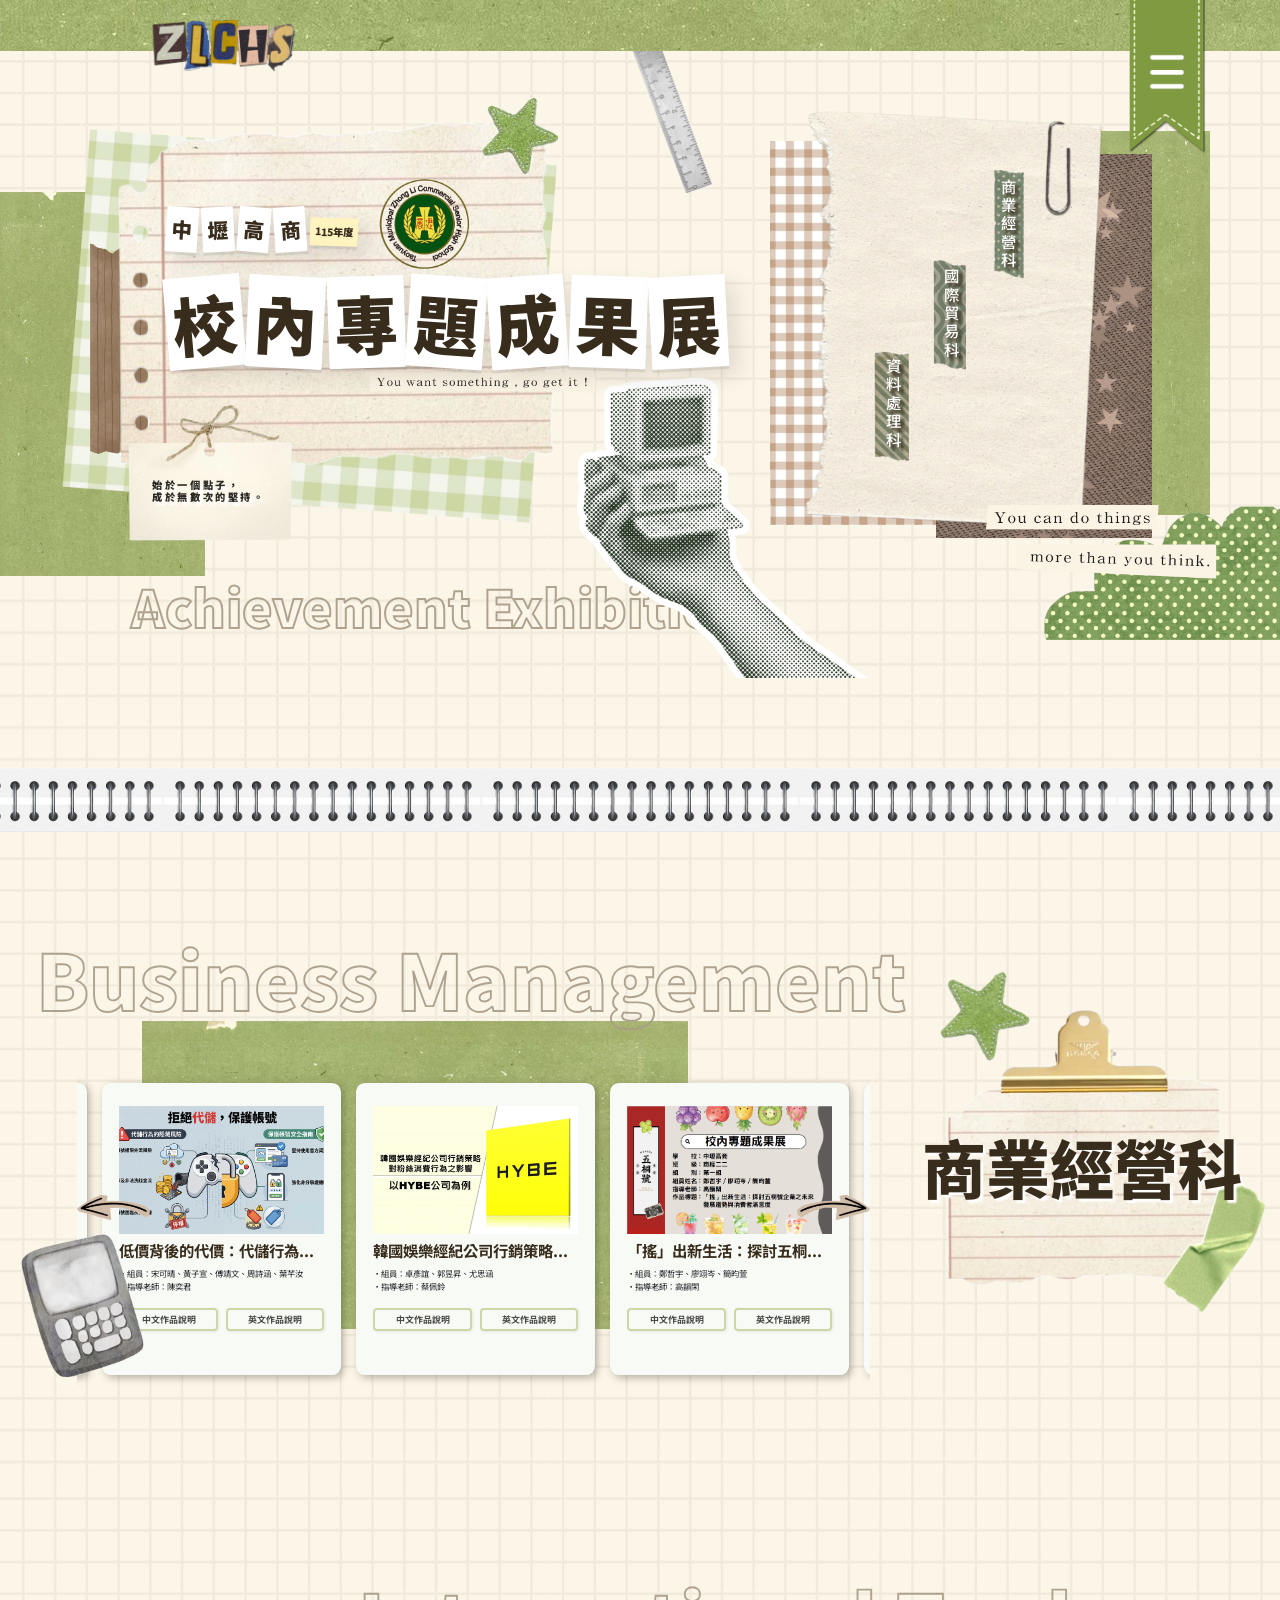
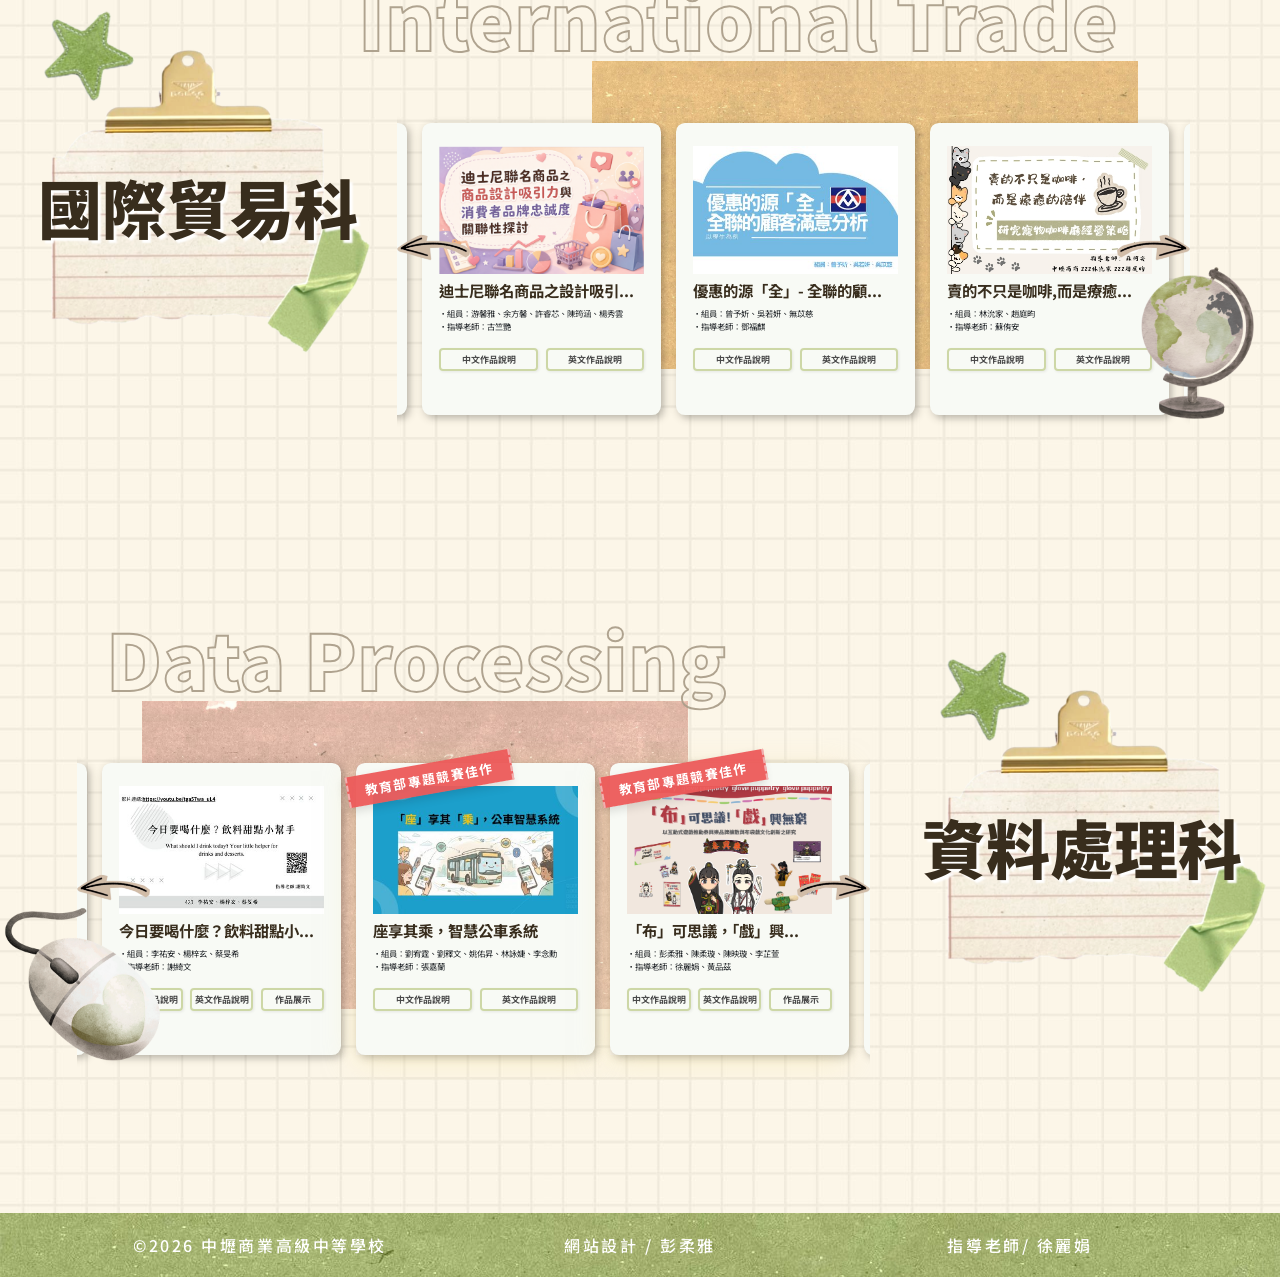
==== commit 10f06495: "Add files via upload" ====
--- a/index.html
+++ b/index.html
@@ -140,7 +140,7 @@
 
                 <div class="photo-desc">
                   <h4>韓國娛樂經紀公司行銷策略...</h4>
-                  <p>組員:卓彥誼、郭昱昇、尤思涵<br>指導老師:蔡佩鈴</p>
+                  <p>•組員：卓彥誼、郭昱昇、尤思涵<br>•指導老師：蔡佩鈴</p>
                 </div>
                 <div class="photo-buttons">
                   <a href="https://drive.google.com/file/d/12fS43kLxGUZCVprYsd-UBRw5vrFgcOxE/view?usp=sharing"
@@ -157,8 +157,8 @@
                 <img src="images/122-01-封面.png" alt="照片1">
 
                 <div class="photo-desc">
-                  <h4>「搖」出新生活:探討五桐號...</h4>
-                  <p>組員:鄭哲宇、廖翊岑、簡昀萱<br>指導老師:高韻閑</p>
+                  <h4>「搖」出新生活：探討五桐...</h4>
+                  <p>•組員：鄭哲宇、廖翊岑、簡昀萱<br>•指導老師：高韻閑</p>
                 </div>
                 <div class="photo-buttons">
                   <a href="https://drive.google.com/file/d/1jYTlmbkck-EukeUP4HqJt61ES-Bo6Wlr/view?usp=sharing"
@@ -174,7 +174,7 @@
                 <img src="images/123-01-封.jpg" alt="照片1">
                 <div class="photo-desc">
                   <h4>虛擬的崇拜-探討虛擬偶像...</h4>
-                  <p>組員:余雅澄、游羽喬、曾子亭、吳采臻<br>指導老師:蔡美娟</p>
+                  <p>•組員：余雅澄、游羽喬、曾子亭、吳采臻<br>•指導老師：蔡美娟</p>
                 </div>
                 <div class="photo-buttons">
                   <a href="https://drive.google.com/file/d/1a_FKa4YyLUTXjFdWmJrqs6HB6MFXDXoE/view?usp=sharing"
@@ -189,8 +189,8 @@
               <div class="photo">
                 <img src="images/124-01_封面.jpeg" alt="照片1">
                 <div class="photo-desc">
-                  <h4>低價背後的代價:代儲行為的...</h4>
-                  <p>組員:宋可晴、黃子宣、傅靖文、周詩涵、葉芊汝<br>指導老師:陳奕君</p>
+                  <h4>低價背後的代價：代儲行為...</h4>
+                  <p>•組員：宋可晴、黃子宣、傅靖文、周詩涵、葉芊汝<br>•指導老師：陳奕君</p>
                 </div>
                 <div class="photo-buttons">
                   <a href="https://drive.google.com/file/d/1yafY8vv4kwil8KkxnTc1oEr2MYXxxPZJ/view?usp=sharing"
@@ -208,7 +208,7 @@
 
                 <div class="photo-desc">
                   <h4>韓國娛樂經紀公司行銷策略...</h4>
-                  <p>組員:卓彥誼、郭昱昇、尤思涵<br>指導老師:蔡佩鈴</p>
+                  <p>•組員：卓彥誼、郭昱昇、尤思涵<br>•指導老師：蔡佩鈴</p>
                 </div>
                 <div class="photo-buttons">
                   <a href="https://drive.google.com/file/d/12fS43kLxGUZCVprYsd-UBRw5vrFgcOxE/view?usp=sharing"
@@ -225,8 +225,8 @@
                 <img src="images/122-01-封面.png" alt="照片1">
 
                 <div class="photo-desc">
-                  <h4>「搖」出新生活:探討五桐號...</h4>
-                  <p>組員:鄭哲宇、廖翊岑、簡昀萱<br>指導老師:高韻閑</p>
+                  <h4>「搖」出新生活：探討五桐...</h4>
+                  <p>•組員：鄭哲宇、廖翊岑、簡昀萱<br>•指導老師：高韻閑</p>
                 </div>
                 <div class="photo-buttons">
                   <a href="https://drive.google.com/file/d/1jYTlmbkck-EukeUP4HqJt61ES-Bo6Wlr/view?usp=sharing"
@@ -242,7 +242,7 @@
                 <img src="images/123-01-封.jpg" alt="照片1">
                 <div class="photo-desc">
                   <h4>虛擬的崇拜-探討虛擬偶像...</h4>
-                  <p>組員:余雅澄、游羽喬、曾子亭、吳采臻<br>指導老師:蔡美娟</p>
+                  <p>•組員：余雅澄、游羽喬、曾子亭、吳采臻<br>•指導老師：蔡美娟</p>
                 </div>
                 <div class="photo-buttons">
                   <a href="https://drive.google.com/file/d/1a_FKa4YyLUTXjFdWmJrqs6HB6MFXDXoE/view?usp=sharing"
@@ -257,8 +257,8 @@
               <div class="photo">
                 <img src="images/124-01_封面.jpeg" alt="照片1">
                 <div class="photo-desc">
-                  <h4>低價背後的代價:代儲行為的...</h4>
-                  <p>組員:宋可晴、黃子宣、傅靖文、周詩涵、葉芊汝<br>指導老師:陳奕君</p>
+                  <h4>低價背後的代價：代儲行為...</h4>
+                  <p>•組員：宋可晴、黃子宣、傅靖文、周詩涵、葉芊汝<br>•指導老師：陳奕君</p>
                 </div>
                 <div class="photo-buttons">
                   <a href="https://drive.google.com/file/d/1yafY8vv4kwil8KkxnTc1oEr2MYXxxPZJ/view?usp=sharing"
@@ -309,8 +309,8 @@
                 <img src="images/221-01封面.jpg" alt="照片1">
 
                 <div class="photo-desc">
-                  <h4>優惠的源「全」-全聯的顧客...</h4>
-                  <p>組員:曾予妡、吳若妍、無苡慈<br>指導老師:鄧福麒</p>
+                  <h4>優惠的源「全」- 全聯的顧...</h4>
+                  <p>•組員：曾予妡、吳若妍、無苡慈<br>•指導老師：鄧福麒</p>
                 </div>
                 <div class="photo-buttons">
                   <a href="https://drive.google.com/file/d/1L7ShMuf8JY-FGVZI2if0dYn72kahwMSK/view?usp=sharing"
@@ -326,8 +326,8 @@
                 <img src="images/222-02-封面.jpg" alt="照片1">
 
                 <div class="photo-desc">
-                  <h4>賣的不只是咖啡,而是療癒的...</h4>
-                  <p>組員:林沇家、趙庭畇<br>指導老師:蘇侑安</p>
+                  <h4>賣的不只是咖啡,而是療癒...</h4>
+                  <p>•組員：林沇家、趙庭畇<br>•指導老師：蘇侑安</p>
                 </div>
                 <div class="photo-buttons">
                   <a href="https://drive.google.com/file/d/1ScJ13vExvnENgyN5-_j1_cjMqXfV5sfs/view?usp=sharing"
@@ -344,8 +344,8 @@
                 <img src="images/223-01-封.png" alt="照片1">
 
                 <div class="photo-desc">
-                  <h4>ASICS竟然浴火重生打敗NIKE</h4>
-                  <p>組員:官雅涵、陳怡婷、楊婉晴<br>指導老師:林虹妙</p>
+                  <h4>ASICS竟然浴火重生打敗...</h4>
+                  <p>•組員：官雅涵、陳怡婷、楊婉晴<br>•指導老師：林虹妙</p>
                 </div>
                 <div class="photo-buttons">
                   <a href="https://drive.google.com/file/d/1Vap2WTmHuxGQN671DY1KsDLI_xzn1fux/view?usp=sharing"
@@ -361,7 +361,7 @@
                 <img src="images/224-01-封.jpg" alt="照片1">
                 <div class="photo-desc">
                   <h4>塑不塑沒你不行星巴克vs麥...</h4>
-                  <p>組員:朱宥羽、范芸瑄、陳姿妤<br>指導老師:楊學麟</p>
+                  <p>•組員：朱宥羽、范芸瑄、陳姿妤<br>•指導老師：楊學麟</p>
                 </div>
                 <div class="photo-buttons">
                   <a href="https://drive.google.com/file/d/1YkkDwtmoMj5u-XiOEcGcQ98LEHJP1OiU/view?usp=sharing"
@@ -379,7 +379,7 @@
 
                 <div class="photo-desc">
                   <h4>迪士尼聯名商品之設計吸引...</h4>
-                  <p>組員:游馨雅、余方馨、許睿芯、陳筠涵、楊秀雲<br>指導老師:古竺艷</p>
+                  <p>•組員：游馨雅、余方馨、許睿芯、陳筠涵、楊秀雲<br>•指導老師：古竺艷</p>
                 </div>
                 <div class="photo-buttons">
                   <a href="https://drive.google.com/file/d/1W49uR_J4_dVdUGrK-LpPK3RNJZvW6heG/view?usp=sharing"
@@ -396,8 +396,8 @@
                 <img src="images/221-01封面.jpg" alt="照片1">
 
                 <div class="photo-desc">
-                  <h4>優惠的源「全」-全聯的顧客...</h4>
-                  <p>組員:曾予妡、吳若妍、無苡慈<br>指導老師:鄧福麒</p>
+                  <h4>優惠的源「全」- 全聯的顧...</h4>
+                  <p>•組員：曾予妡、吳若妍、無苡慈<br>•指導老師：鄧福麒</p>
                 </div>
                 <div class="photo-buttons">
                   <a href="https://drive.google.com/file/d/1L7ShMuf8JY-FGVZI2if0dYn72kahwMSK/view?usp=sharing"
@@ -413,8 +413,8 @@
                 <img src="images/222-02-封面.jpg" alt="照片1">
 
                 <div class="photo-desc">
-                  <h4>賣的不只是咖啡,而是療癒的...</h4>
-                  <p>組員:林沇家、趙庭畇<br>指導老師:蘇侑安</p>
+                  <h4>賣的不只是咖啡,而是療癒...</h4>
+                  <p>•組員：林沇家、趙庭畇<br>•指導老師：蘇侑安</p>
                 </div>
                 <div class="photo-buttons">
                   <a href="https://drive.google.com/file/d/1ScJ13vExvnENgyN5-_j1_cjMqXfV5sfs/view?usp=sharing"
@@ -431,8 +431,8 @@
                 <img src="images/223-01-封.png" alt="照片1">
 
                 <div class="photo-desc">
-                  <h4>ASICS竟然浴火重生打敗NIKE</h4>
-                  <p>組員:官雅涵、陳怡婷、楊婉晴<br>指導老師:林虹妙</p>
+                  <h4>ASICS竟然浴火重生打敗...</h4>
+                  <p>•組員：官雅涵、陳怡婷、楊婉晴<br>•指導老師：林虹妙</p>
                 </div>
                 <div class="photo-buttons">
                   <a href="https://drive.google.com/file/d/1Vap2WTmHuxGQN671DY1KsDLI_xzn1fux/view?usp=sharing"
@@ -448,7 +448,7 @@
                 <img src="images/224-01-封.jpg" alt="照片1">
                 <div class="photo-desc">
                   <h4>塑不塑沒你不行星巴克vs麥...</h4>
-                  <p>組員:朱宥羽、范芸瑄、陳姿妤<br>指導老師:楊學麟</p>
+                  <p>•組員：朱宥羽、范芸瑄、陳姿妤<br>•指導老師：楊學麟</p>
                 </div>
                 <div class="photo-buttons">
                   <a href="https://drive.google.com/file/d/1YkkDwtmoMj5u-XiOEcGcQ98LEHJP1OiU/view?usp=sharing"
@@ -466,7 +466,7 @@
 
                 <div class="photo-desc">
                   <h4>迪士尼聯名商品之設計吸引...</h4>
-                  <p>組員:游馨雅、余方馨、許睿芯、陳筠涵、楊秀雲<br>指導老師:古竺艷</p>
+                  <p>•組員：游馨雅、余方馨、許睿芯、陳筠涵、楊秀雲<br>•指導老師：古竺艷</p>
                 </div>
                 <div class="photo-buttons">
                   <a href="https://drive.google.com/file/d/1W49uR_J4_dVdUGrK-LpPK3RNJZvW6heG/view?usp=sharing"
@@ -516,7 +516,7 @@
                 <img src="images/421-01.jpg" alt="照片1">
                 <div class="photo-desc">
                   <h4>座享其乘，智慧公車系統</h4>
-                  <p>組員:劉宥霆、劉釋文、姚佑昇、林詠婕、李念勳<br>指導老師:張嘉蘭</p>
+                  <p>•組員：劉宥霆、劉釋文、姚佑昇、林詠婕、李念勳<br>•指導老師：張嘉蘭</p>
                 </div>
                 <div class="photo-buttons">
                   <a href="https://drive.google.com/file/d/19bPeNj2P8c2wVdCo_IhEJwnyz9FWHqcJ/view?usp=sharing"
@@ -536,7 +536,7 @@
                 </a>
                 <div class="photo-desc">
                   <h4>「布」可思議，「戲」興...</h4>
-                  <p>組員:彭柔雅、陳柔璇、陳映璇、李芷萱<br>指導老師:徐麗娟、黃品茲</p>
+                  <p>•組員：彭柔雅、陳柔璇、陳映璇、李芷萱<br>•指導老師：徐麗娟、黃品茲</p>
 
                 </div>
                 <div class="photo-buttons">
@@ -558,7 +558,7 @@
 
                 <div class="photo-desc">
                   <h4>Reborn重塑新生-AI遊戲化...</h4>
-                  <p>組員:黃子溶、劉品辰、韓宗佑<br>指導老師:盧健瑋、黃品茲</p>
+                  <p>•組員：黃子溶、劉品辰、韓宗佑<br>•指導老師：盧健瑋、黃品茲</p>
                 </div>
                 <div class="photo-buttons">
                   <a href="https://drive.google.com/file/d/1nsQpg6oEStQmOcHobxkJpIpY3WF4xHSy/view?usp=sharing"
@@ -577,7 +577,7 @@
 
                 <div class="photo-desc">
                   <h4>今日要喝什麼？飲料甜點小...</h4>
-                  <p>組員:李祐安、楊梓玄、蔡旻希<br>指導老師:謝綺文</p>
+                  <p>•組員：李祐安、楊梓玄、蔡旻希<br>•指導老師：謝綺文</p>
                 </div>
                 <div class="photo-buttons">
                   <a href="https://drive.google.com/file/d/1t2M-vgGoLPIgf1IWuLirk0Sq5QYGdUxy/view?usp=sharing"
@@ -597,7 +597,7 @@
                 <img src="images/421-01.jpg" alt="照片1">
                 <div class="photo-desc">
                   <h4>座享其乘，智慧公車系統</h4>
-                  <p>組員:劉宥霆、劉釋文、姚佑昇、林詠婕、李念勳<br>指導老師:張嘉蘭</p>
+                  <p>•組員：劉宥霆、劉釋文、姚佑昇、林詠婕、李念勳<br>•指導老師：張嘉蘭</p>
                 </div>
                 <div class="photo-buttons">
                   <a href="https://drive.google.com/file/d/19bPeNj2P8c2wVdCo_IhEJwnyz9FWHqcJ/view?usp=sharing"
@@ -617,7 +617,7 @@
                 </a>
                 <div class="photo-desc">
                   <h4>「布」可思議，「戲」興...</h4>
-                  <p>組員:彭柔雅、陳柔璇、陳映璇、李芷萱<br>指導老師:徐麗娟、黃品茲</p>
+                  <p>•組員：彭柔雅、陳柔璇、陳映璇、李芷萱<br>•指導老師：徐麗娟、黃品茲</p>
 
                 </div>
                 <div class="photo-buttons">
@@ -639,7 +639,7 @@
 
                 <div class="photo-desc">
                   <h4>Reborn重塑新生-AI遊戲化...</h4>
-                  <p>組員:黃子溶、劉品辰、韓宗佑<br>指導老師:盧健瑋、黃品茲</p>
+                  <p>•組員：黃子溶、劉品辰、韓宗佑<br>•指導老師：盧健瑋、黃品茲</p>
                 </div>
                 <div class="photo-buttons">
                   <a href="https://drive.google.com/file/d/1nsQpg6oEStQmOcHobxkJpIpY3WF4xHSy/view?usp=sharing"
@@ -658,7 +658,7 @@
 
                 <div class="photo-desc">
                   <h4>今日要喝什麼？飲料甜點小...</h4>
-                  <p>組員:李祐安、楊梓玄、蔡旻希<br>指導老師:謝綺文</p>
+                  <p>•組員：李祐安、楊梓玄、蔡旻希<br>•指導老師：謝綺文</p>
                 </div>
                 <div class="photo-buttons">
                   <a href="https://drive.google.com/file/d/1t2M-vgGoLPIgf1IWuLirk0Sq5QYGdUxy/view?usp=sharing"
@@ -700,7 +700,7 @@
           <p class="FOOTTT">網站設計 / 彭柔雅</p>
         </div>
         <div class="col-4">
-          <p class="FOOTTT">指導老師 / 徐麗娟</p>
+          <p class="FOOTTT">指導老師/ 徐麗娟</p>
         </div>
       </div>
     </div>
--- a/css/style.css
+++ b/css/style.css
@@ -163,6 +163,7 @@
     left: 13vw; /* 原 140pt */
     text-shadow: 3pt 3pt 2pt #ffffff;
     font-family: 'Noto Sans TC', sans-serif;
+    opacity: 0;
     animation: 
         breathe 1.2s ease infinite 3s;
 }
@@ -1242,17 +1243,21 @@
 
 /* 拍立得卡片框：全面比例化，防止小螢幕擠壓變形 */
 .photo {
-    height: 10vw !important;    /* 原 200px 換算，維持完美拍立得比例 */
-    width: 16vw !important;     /* 原 320px 換算，卡片會隨著螢幕大小等比例縮放 */
+    position: relative;         /* 👑 關鍵保險：讓底部的絕對定位按鈕可以鎖定這個家 */
+    
+    height: 10vw !important;    /* 保持你完美的大照片高度 */
+    width: 16vw !important;     
     z-index: 20;
-    border: 1.4vw solid #f8faf5 !important;        /* 邊框改為等比縮放 */
-    border-bottom: 7.4vw solid #f8faf5 !important; /* 底部完美等比留白 */
+    border: 1.4vw solid #f8faf5 !important;        
+    border-bottom: 10vw solid #f8faf5 !important; /* 保持拍立得經典大白邊 */
     border-radius: 0.7vw !important;
     box-shadow: 0.2vw 0.2vw 0.7vw rgba(45, 43, 37, 0.3) !important;
     transition: all 0.3s ease !important;
     cursor: grab;
     background-color: #f8faf5 !important;
     box-sizing: content-box !important; 
+    padding-bottom: 1vw;
+    padding-top: 0.5vw;
 }
 
 /* 照片本身：完美鋪滿拍立得內部 */
@@ -1311,14 +1316,16 @@
 /* -------------照片下按鈕-------------- */
 
 .photo-desc{
-    font-size: 0.7vw;  
+    font-size: 0.65vw;  
+    
 }
 
 .photo-desc h4{
     color: #382d1d;
     margin-top: 0.5vw;
-    font-weight: 500;
+    font-weight: bold;
     font-size: 1.2vw;
+    
 }
 
 
@@ -1326,7 +1333,8 @@
 .photo-buttons {
     display: flex;
     justify-content: space-between;
-    width: 100%;             /* 寬度與文字同寬 */
+    width: 100%;  
+    position: absolute !important;           /* 寬度與文字同寬 */
     gap: 0.6vw;              /* 按鈕之間的間距 */
     margin-top: auto;        /* 如果文字長度不同，強迫按鈕在底部對齊 */
     
@@ -1700,7 +1708,7 @@
   top: 50%;
   transform: translateY(-50%);
   font-size: 50px;
-  font-family: "Vollkorn", serif;
+  font-family: 'Noto Sans TC', sans-serif;
   font-weight: 400;
   text-align: center;
   z-index: 100;
@@ -1789,14 +1797,14 @@
     content: attr(data-award);
     
     position: absolute;
-    top: 1px;   /* 往上衝出框框 */
-    left: -0.5vw;  /* 往左衝出框框 */
+    top: 0px;   /* 往上衝出框框 */
+    left: -0.8vw;  /* 往左衝出框框 */
     z-index: 999; 
     
     /* 樣式保持你最愛的文青淡黃色調 */
-    background: rgba(255, 244, 191, 0.95); 
-    color: #574a2a;                       
-    font-size: 0.8vw;
+    background: rgba(237, 90, 90, 0.95); 
+    color: #ffffff;                       
+    font-size: 1vw;
     font-weight: bold;
     letter-spacing: 1.5px;                 
     
@@ -1804,8 +1812,8 @@
     padding: 6px 16px;                    
     
     /* 虛線手作撕裂感 */
-    border-left: 2px dashed rgba(255, 255, 255, 0.7);
-    border-right: 2px dashed rgba(255, 255, 255, 0.7);
+    border-left: 2px dashed rgba(244, 209, 209, 0.7);
+    border-right: 2px dashed rgba(244, 209, 209, 0.7);
     
     /* 帥氣的傾斜度 */
     transform: rotate(-10deg);
--- a/css/stylephone.css
+++ b/css/stylephone.css
@@ -11,12 +11,12 @@
     
 .BG3, .BG4, .BG5, .BG6, .BG7, .BG8, .DAI2, .TT1, .TT2, .TT3, .GOOD, .GOOD2, 
 .ruler, .notebook-binder, .labelpaper, .S1PHOTOBG, .S1PHOTOBG2, .S2PHOTOBG, .S2PHOTOBG2,.S3PHOTOBG, .S3PHOTOBG2, 
-.S1ET, .S2ET, .S3ET, .title-row, .S0TT .letter,.row1 .letter,.row1 .year-badge ,.row2 .letter {
+.S1ET, .S2ET, .S3ET, .title-row, .S0T .letter,.row1 .letter,.row1 .year-badge ,.row2 .letter {
         display: none !important; /* 這樣它們在手機版就會完全消失不見 */
     }
 
     .S0T1, .S0T2, .S0TT, .BIGT {
-        opacity: 1; /* 這樣它們在手機版就會完全消失不見 */
+        opacity: 1;
     }
 
 
@@ -72,7 +72,7 @@
         transform: none !important;
         margin: 0 auto !important;          /* 關鍵：靠這行強迫兩張照片的區塊在手機版徹底水平居中 */
         box-shadow: 0 4px 15px rgba(0,0,0,0.08) !important;
-        background: #fff !important;
+        background: #ffffff00 !important;
         display: block !important;
         position: relative !important;
         left: 0 !important;                 /* 清除可能寫死在電腦版的左右位移 */
@@ -276,7 +276,7 @@
 
     /* --- 2. 標題文字區塊：全新淡入動畫與置中 --- */
     .S0TT {
-        top: 45vw;                   /* 調整在手機上的頂部距離 */
+        top: 40vw;                   /* 調整在手機上的頂部距離 */
         left: 50% !important;        /* 強制將起點設在螢幕正中間 */
         width: 90vw;                 /* 限制文字區塊最大寬度，避免跑版 */
         text-align: center;
@@ -328,7 +328,7 @@
     /* 插圖貼紙 BIBI：第三個登場（延遲 0.6 秒） */
     .BIBI {
         opacity: 0;                  /* 剛進入網頁先藏起來 */
-        top: 50vw;
+        top: 45vw;
         bottom: 45vw;                /* 利用 bottom 定位在手機版的中下方 */
         left: 50% !important;        /* 水平置中 */
         height: 60vw;                /* 大幅放大插圖尺寸 */
@@ -565,7 +565,7 @@
         width: 70vw !important;           /* 放大卡片寬度，不貼死螢幕 */
         height: 50vw !important; 
         border: 4vw solid #f8faf5 !important;
-        border-bottom: 30vw solid #f8faf5 !important; /* 經典拍立得下留白 */
+        border-bottom: 35vw solid #f8faf5 !important; /* 經典拍立得下留白 */
         border-radius: 2vw !important;
         box-shadow: 0 1.5vw 4vw rgba(45, 43, 37, 0.15) !important;
         margin: 0 auto !important;        /* 水平置中 */
@@ -606,8 +606,8 @@
 
 .photo-desc h4{
     color: #382d1d;
-    margin-top: 0.5vw;
-    font-weight: 500;
+    margin-top: 5vw;
+    font-weight: bolder;
     font-size: 4vw;
 }
 
@@ -905,4 +905,7 @@
         filter: drop-shadow(0 12px 25px rgba(252, 235, 179, 0.5));
     }
 }
-}+}
+
+
+
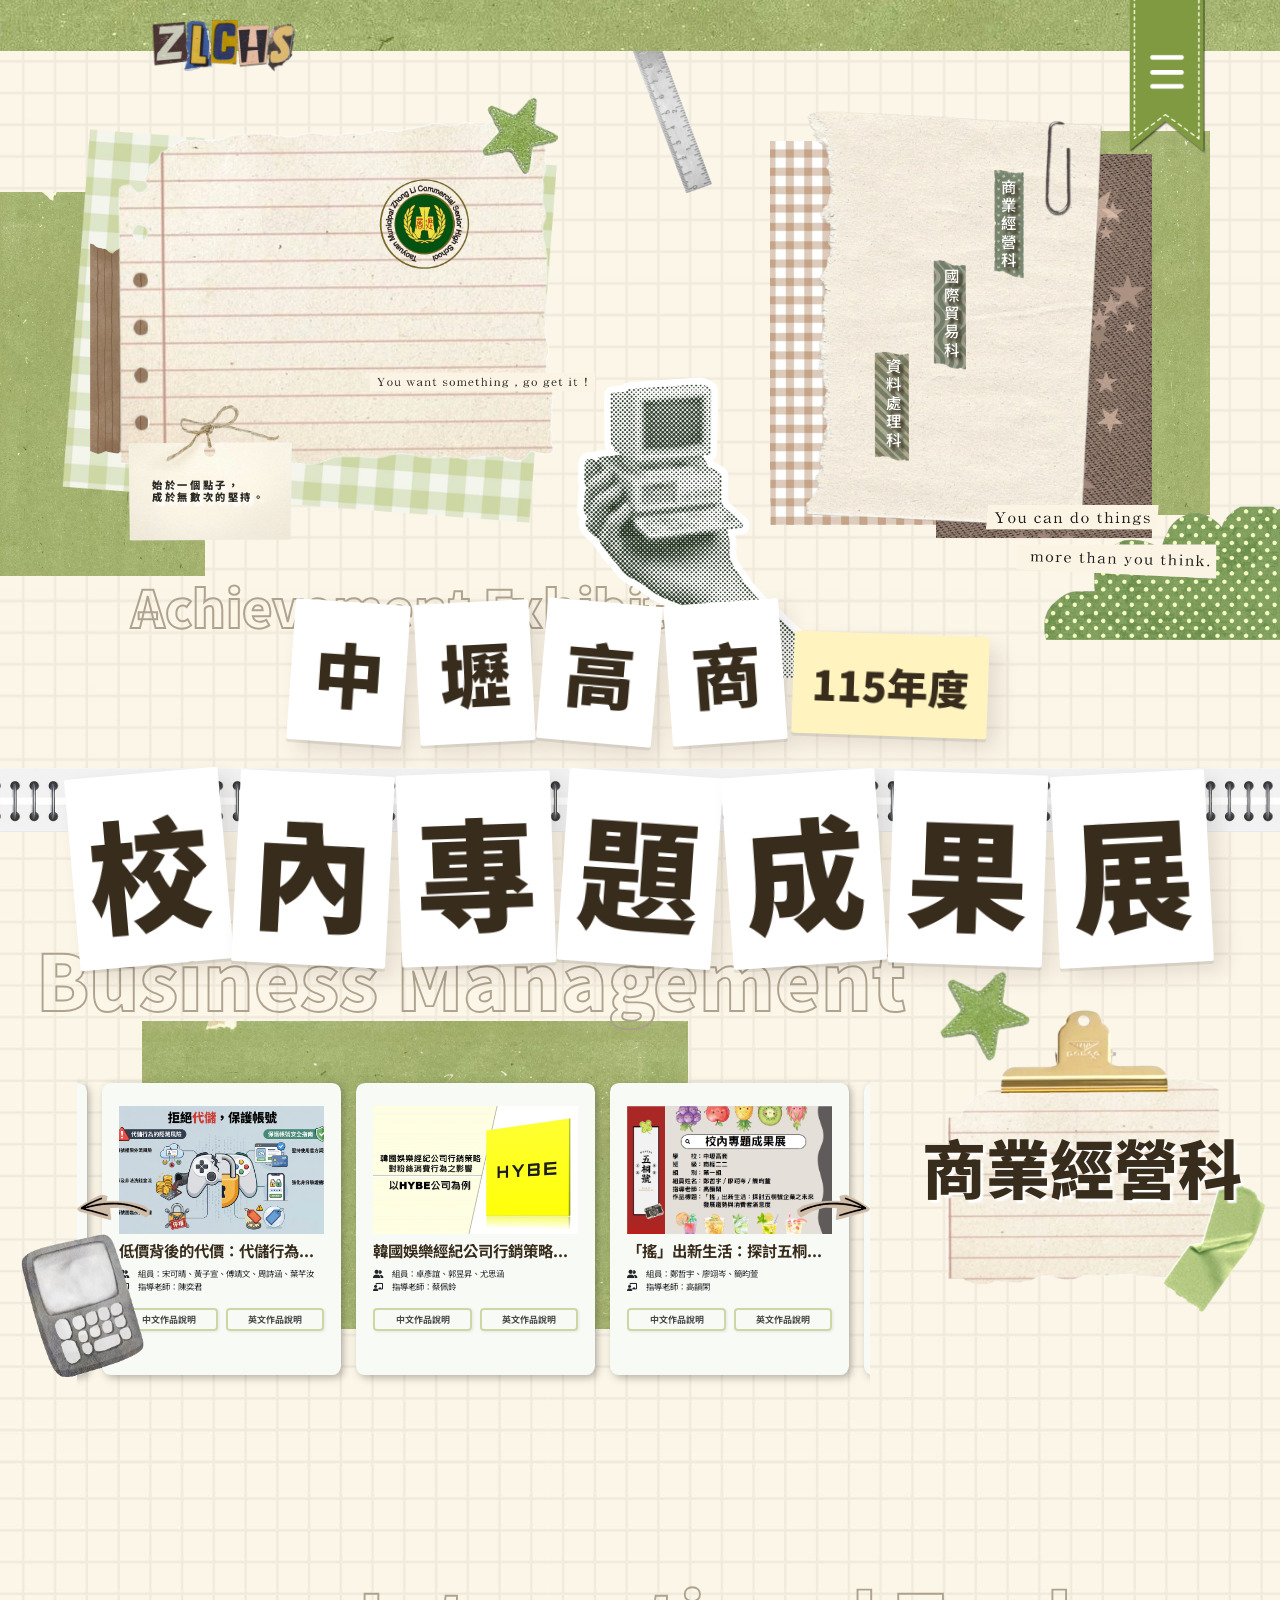
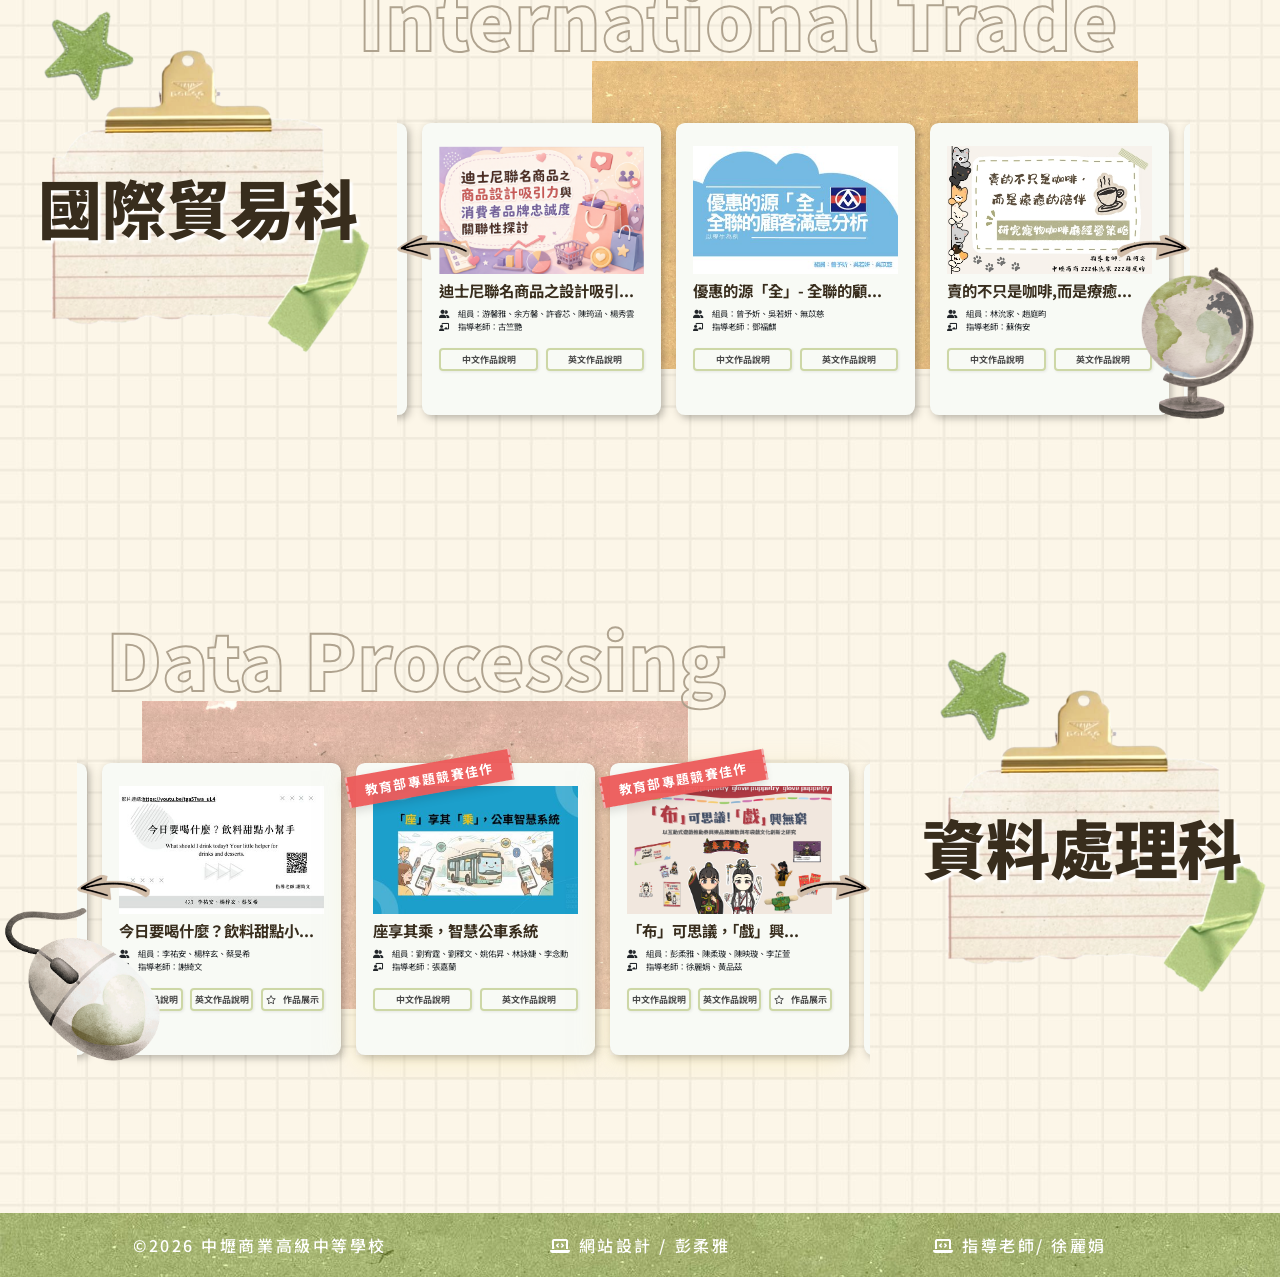
==== commit f1ae4f46: "Add files via upload" ====
--- a/index.html
+++ b/index.html
@@ -11,6 +11,7 @@
   <link rel="preconnect" href="https://fonts.gstatic.com" crossorigin>
   <link href="https://fonts.googleapis.com/css2?family=Noto+Sans+TC:wght@400;900&display=swap" rel="stylesheet">
   <link rel="stylesheet" href="https://cdn.jsdelivr.net/npm/swiper@11/swiper-bundle.min.css" />
+  <link rel="stylesheet" href="https://cdnjs.cloudflare.com/ajax/libs/font-awesome/6.5.1/css/all.min.css">
   <link rel="stylesheet" href="css/style.css">
   <link rel="stylesheet" href="css/stylephone.css">
   <link rel="stylesheet" href="index-1.html">
@@ -20,6 +21,7 @@
 
 <body>
 
+
   <nav class="navbar">
     <div class="nav-container">
       <a href="index.html" class="nav-logo">
@@ -37,10 +39,10 @@
     <button type="button" class="overlay-close">✕</button>
     <nav>
       <ul>
-        <li><a href="index-1.html">商業經營科</a></li>
-        <li><a href="index-2.html">國際貿易科</a></li>
-        <li><a href="index-4.html">資料處理科</a></li>
-        <li><a href="index.html">回首頁</a></li>
+        <li><a href="index-1.html"><i class="fa-solid fa-calculator"></i>商業經營科</a></li>
+        <li><a href="index-2.html"><i class="fa-solid fa-earth-asia"></i>國際貿易科</a></li>
+        <li><a href="index-4.html"><i class="fa-solid fa-desktop"></i>資料處理科</a></li>
+        <li><a href="index.html"><i class="fa-solid fa-house"></i>回首頁</a></li>
       </ul>
     </nav>
   </div>
@@ -80,10 +82,7 @@
       </div>
     </div>
 
-    <div class="S0TT">
-      <h1 class="S0T1">中壢高商 <sub>115年度</sub></h1><br>
-      <h1 class="S0T2 BIGT">校內專題成果展</h1>
-    </div>
+
     <h2 class="S0ET">Achievement Exhibition</h2>
     <div>
       <img src="images/GOOD1.png" alt="" class="GOOD">
@@ -97,7 +96,6 @@
       <img src="images/Right brown star paper.png" alt="" class="BG6">
       <img src="images/Right white paper.png" alt="" class="BG5">
       <img src="images/School emblem.png" alt="" class="SCHOOL">
-      <img src="images/mark.png" alt="" class="BIBI ">
       <img src="images/tape.png" alt="" class="DAI2">
 
 
@@ -140,7 +138,8 @@
 
                 <div class="photo-desc">
                   <h4>韓國娛樂經紀公司行銷策略...</h4>
-                  <p>•組員：卓彥誼、郭昱昇、尤思涵<br>•指導老師：蔡佩鈴</p>
+                  <p><i class="fa-solid fa-user-group"></i> 組員：卓彥誼、郭昱昇、尤思涵<br><i
+                      class="fa-solid fa-chalkboard-user"></i> 指導老師：蔡佩鈴</p>
                 </div>
                 <div class="photo-buttons">
                   <a href="https://drive.google.com/file/d/12fS43kLxGUZCVprYsd-UBRw5vrFgcOxE/view?usp=sharing"
@@ -158,7 +157,8 @@
 
                 <div class="photo-desc">
                   <h4>「搖」出新生活：探討五桐...</h4>
-                  <p>•組員：鄭哲宇、廖翊岑、簡昀萱<br>•指導老師：高韻閑</p>
+                  <p><i class="fa-solid fa-user-group"></i> 組員：鄭哲宇、廖翊岑、簡昀萱<br><i
+                      class="fa-solid fa-chalkboard-user"></i> 指導老師：高韻閑</p>
                 </div>
                 <div class="photo-buttons">
                   <a href="https://drive.google.com/file/d/1jYTlmbkck-EukeUP4HqJt61ES-Bo6Wlr/view?usp=sharing"
@@ -174,7 +174,8 @@
                 <img src="images/123-01-封.jpg" alt="照片1">
                 <div class="photo-desc">
                   <h4>虛擬的崇拜-探討虛擬偶像...</h4>
-                  <p>•組員：余雅澄、游羽喬、曾子亭、吳采臻<br>•指導老師：蔡美娟</p>
+                  <p><i class="fa-solid fa-user-group"></i> 組員：余雅澄、游羽喬、曾子亭、吳采臻<br><i
+                      class="fa-solid fa-chalkboard-user"></i> 指導老師：蔡美娟</p>
                 </div>
                 <div class="photo-buttons">
                   <a href="https://drive.google.com/file/d/1a_FKa4YyLUTXjFdWmJrqs6HB6MFXDXoE/view?usp=sharing"
@@ -190,7 +191,8 @@
                 <img src="images/124-01_封面.jpeg" alt="照片1">
                 <div class="photo-desc">
                   <h4>低價背後的代價：代儲行為...</h4>
-                  <p>•組員：宋可晴、黃子宣、傅靖文、周詩涵、葉芊汝<br>•指導老師：陳奕君</p>
+                  <p><i class="fa-solid fa-user-group"></i> 組員：宋可晴、黃子宣、傅靖文、周詩涵、葉芊汝<br><i
+                      class="fa-solid fa-chalkboard-user"></i> 指導老師：陳奕君</p>
                 </div>
                 <div class="photo-buttons">
                   <a href="https://drive.google.com/file/d/1yafY8vv4kwil8KkxnTc1oEr2MYXxxPZJ/view?usp=sharing"
@@ -208,7 +210,8 @@
 
                 <div class="photo-desc">
                   <h4>韓國娛樂經紀公司行銷策略...</h4>
-                  <p>•組員：卓彥誼、郭昱昇、尤思涵<br>•指導老師：蔡佩鈴</p>
+                  <p><i class="fa-solid fa-user-group"></i> 組員：卓彥誼、郭昱昇、尤思涵<br><i
+                      class="fa-solid fa-chalkboard-user"></i> 指導老師：蔡佩鈴</p>
                 </div>
                 <div class="photo-buttons">
                   <a href="https://drive.google.com/file/d/12fS43kLxGUZCVprYsd-UBRw5vrFgcOxE/view?usp=sharing"
@@ -226,7 +229,8 @@
 
                 <div class="photo-desc">
                   <h4>「搖」出新生活：探討五桐...</h4>
-                  <p>•組員：鄭哲宇、廖翊岑、簡昀萱<br>•指導老師：高韻閑</p>
+                  <p><i class="fa-solid fa-user-group"></i> 組員：鄭哲宇、廖翊岑、簡昀萱<br><i
+                      class="fa-solid fa-chalkboard-user"></i> 指導老師：高韻閑</p>
                 </div>
                 <div class="photo-buttons">
                   <a href="https://drive.google.com/file/d/1jYTlmbkck-EukeUP4HqJt61ES-Bo6Wlr/view?usp=sharing"
@@ -242,7 +246,8 @@
                 <img src="images/123-01-封.jpg" alt="照片1">
                 <div class="photo-desc">
                   <h4>虛擬的崇拜-探討虛擬偶像...</h4>
-                  <p>•組員：余雅澄、游羽喬、曾子亭、吳采臻<br>•指導老師：蔡美娟</p>
+                  <p><i class="fa-solid fa-user-group"></i> 組員：余雅澄、游羽喬、曾子亭、吳采臻<br><i
+                      class="fa-solid fa-chalkboard-user"></i> 指導老師：蔡美娟</p>
                 </div>
                 <div class="photo-buttons">
                   <a href="https://drive.google.com/file/d/1a_FKa4YyLUTXjFdWmJrqs6HB6MFXDXoE/view?usp=sharing"
@@ -258,7 +263,8 @@
                 <img src="images/124-01_封面.jpeg" alt="照片1">
                 <div class="photo-desc">
                   <h4>低價背後的代價：代儲行為...</h4>
-                  <p>•組員：宋可晴、黃子宣、傅靖文、周詩涵、葉芊汝<br>•指導老師：陳奕君</p>
+                  <p><i class="fa-solid fa-user-group"></i> 組員：宋可晴、黃子宣、傅靖文、周詩涵、葉芊汝<br><i
+                      class="fa-solid fa-chalkboard-user"></i> 指導老師：陳奕君</p>
                 </div>
                 <div class="photo-buttons">
                   <a href="https://drive.google.com/file/d/1yafY8vv4kwil8KkxnTc1oEr2MYXxxPZJ/view?usp=sharing"
@@ -310,7 +316,8 @@
 
                 <div class="photo-desc">
                   <h4>優惠的源「全」- 全聯的顧...</h4>
-                  <p>•組員：曾予妡、吳若妍、無苡慈<br>•指導老師：鄧福麒</p>
+                  <p><i class="fa-solid fa-user-group"></i> 組員：曾予妡、吳若妍、無苡慈<br><i
+                      class="fa-solid fa-chalkboard-user"></i> 指導老師：鄧福麒</p>
                 </div>
                 <div class="photo-buttons">
                   <a href="https://drive.google.com/file/d/1L7ShMuf8JY-FGVZI2if0dYn72kahwMSK/view?usp=sharing"
@@ -327,7 +334,8 @@
 
                 <div class="photo-desc">
                   <h4>賣的不只是咖啡,而是療癒...</h4>
-                  <p>•組員：林沇家、趙庭畇<br>•指導老師：蘇侑安</p>
+                  <p><i class="fa-solid fa-user-group"></i> 組員：林沇家、趙庭畇<br><i class="fa-solid fa-chalkboard-user"></i>
+                    指導老師：蘇侑安</p>
                 </div>
                 <div class="photo-buttons">
                   <a href="https://drive.google.com/file/d/1ScJ13vExvnENgyN5-_j1_cjMqXfV5sfs/view?usp=sharing"
@@ -345,7 +353,8 @@
 
                 <div class="photo-desc">
                   <h4>ASICS竟然浴火重生打敗...</h4>
-                  <p>•組員：官雅涵、陳怡婷、楊婉晴<br>•指導老師：林虹妙</p>
+                  <p><i class="fa-solid fa-user-group"></i> 組員：官雅涵、陳怡婷、楊婉晴<br><i
+                      class="fa-solid fa-chalkboard-user"></i> 指導老師：林虹妙</p>
                 </div>
                 <div class="photo-buttons">
                   <a href="https://drive.google.com/file/d/1Vap2WTmHuxGQN671DY1KsDLI_xzn1fux/view?usp=sharing"
@@ -361,7 +370,8 @@
                 <img src="images/224-01-封.jpg" alt="照片1">
                 <div class="photo-desc">
                   <h4>塑不塑沒你不行星巴克vs麥...</h4>
-                  <p>•組員：朱宥羽、范芸瑄、陳姿妤<br>•指導老師：楊學麟</p>
+                  <p><i class="fa-solid fa-user-group"></i> 組員：朱宥羽、范芸瑄、陳姿妤<br><i
+                      class="fa-solid fa-chalkboard-user"></i> 指導老師：楊學麟</p>
                 </div>
                 <div class="photo-buttons">
                   <a href="https://drive.google.com/file/d/1YkkDwtmoMj5u-XiOEcGcQ98LEHJP1OiU/view?usp=sharing"
@@ -379,7 +389,8 @@
 
                 <div class="photo-desc">
                   <h4>迪士尼聯名商品之設計吸引...</h4>
-                  <p>•組員：游馨雅、余方馨、許睿芯、陳筠涵、楊秀雲<br>•指導老師：古竺艷</p>
+                  <p><i class="fa-solid fa-user-group"></i> 組員：游馨雅、余方馨、許睿芯、陳筠涵、楊秀雲<br><i
+                      class="fa-solid fa-chalkboard-user"></i> 指導老師：古竺艷</p>
                 </div>
                 <div class="photo-buttons">
                   <a href="https://drive.google.com/file/d/1W49uR_J4_dVdUGrK-LpPK3RNJZvW6heG/view?usp=sharing"
@@ -397,7 +408,8 @@
 
                 <div class="photo-desc">
                   <h4>優惠的源「全」- 全聯的顧...</h4>
-                  <p>•組員：曾予妡、吳若妍、無苡慈<br>•指導老師：鄧福麒</p>
+                  <p><i class="fa-solid fa-user-group"></i> 組員：曾予妡、吳若妍、無苡慈<br><i
+                      class="fa-solid fa-chalkboard-user"></i> 指導老師：鄧福麒</p>
                 </div>
                 <div class="photo-buttons">
                   <a href="https://drive.google.com/file/d/1L7ShMuf8JY-FGVZI2if0dYn72kahwMSK/view?usp=sharing"
@@ -414,7 +426,8 @@
 
                 <div class="photo-desc">
                   <h4>賣的不只是咖啡,而是療癒...</h4>
-                  <p>•組員：林沇家、趙庭畇<br>•指導老師：蘇侑安</p>
+                  <p><i class="fa-solid fa-user-group"></i> 組員：林沇家、趙庭畇<br><i class="fa-solid fa-chalkboard-user"></i>
+                    指導老師：蘇侑安</p>
                 </div>
                 <div class="photo-buttons">
                   <a href="https://drive.google.com/file/d/1ScJ13vExvnENgyN5-_j1_cjMqXfV5sfs/view?usp=sharing"
@@ -432,7 +445,8 @@
 
                 <div class="photo-desc">
                   <h4>ASICS竟然浴火重生打敗...</h4>
-                  <p>•組員：官雅涵、陳怡婷、楊婉晴<br>•指導老師：林虹妙</p>
+                  <p><i class="fa-solid fa-user-group"></i> 組員：官雅涵、陳怡婷、楊婉晴<br><i
+                      class="fa-solid fa-chalkboard-user"></i> 指導老師：林虹妙</p>
                 </div>
                 <div class="photo-buttons">
                   <a href="https://drive.google.com/file/d/1Vap2WTmHuxGQN671DY1KsDLI_xzn1fux/view?usp=sharing"
@@ -448,7 +462,8 @@
                 <img src="images/224-01-封.jpg" alt="照片1">
                 <div class="photo-desc">
                   <h4>塑不塑沒你不行星巴克vs麥...</h4>
-                  <p>•組員：朱宥羽、范芸瑄、陳姿妤<br>•指導老師：楊學麟</p>
+                  <p><i class="fa-solid fa-user-group"></i> 組員：朱宥羽、范芸瑄、陳姿妤<br><i
+                      class="fa-solid fa-chalkboard-user"></i> 指導老師：楊學麟</p>
                 </div>
                 <div class="photo-buttons">
                   <a href="https://drive.google.com/file/d/1YkkDwtmoMj5u-XiOEcGcQ98LEHJP1OiU/view?usp=sharing"
@@ -466,7 +481,8 @@
 
                 <div class="photo-desc">
                   <h4>迪士尼聯名商品之設計吸引...</h4>
-                  <p>•組員：游馨雅、余方馨、許睿芯、陳筠涵、楊秀雲<br>•指導老師：古竺艷</p>
+                  <p><i class="fa-solid fa-user-group"></i> 組員：游馨雅、余方馨、許睿芯、陳筠涵、楊秀雲<br><i
+                      class="fa-solid fa-chalkboard-user"></i> 指導老師：古竺艷</p>
                 </div>
                 <div class="photo-buttons">
                   <a href="https://drive.google.com/file/d/1W49uR_J4_dVdUGrK-LpPK3RNJZvW6heG/view?usp=sharing"
@@ -516,7 +532,8 @@
                 <img src="images/421-01.jpg" alt="照片1">
                 <div class="photo-desc">
                   <h4>座享其乘，智慧公車系統</h4>
-                  <p>•組員：劉宥霆、劉釋文、姚佑昇、林詠婕、李念勳<br>•指導老師：張嘉蘭</p>
+                  <p><i class="fa-solid fa-user-group"></i> 組員：劉宥霆、劉釋文、姚佑昇、林詠婕、李念勳<br><i
+                      class="fa-solid fa-chalkboard-user"></i> 指導老師：張嘉蘭</p>
                 </div>
                 <div class="photo-buttons">
                   <a href="https://drive.google.com/file/d/19bPeNj2P8c2wVdCo_IhEJwnyz9FWHqcJ/view?usp=sharing"
@@ -536,7 +553,8 @@
                 </a>
                 <div class="photo-desc">
                   <h4>「布」可思議，「戲」興...</h4>
-                  <p>•組員：彭柔雅、陳柔璇、陳映璇、李芷萱<br>•指導老師：徐麗娟、黃品茲</p>
+                  <p><i class="fa-solid fa-user-group"></i> 組員：彭柔雅、陳柔璇、陳映璇、李芷萱<br><i
+                      class="fa-solid fa-chalkboard-user"></i> 指導老師：徐麗娟、黃品茲</p>
 
                 </div>
                 <div class="photo-buttons">
@@ -544,7 +562,8 @@
                     class="p-btn btn-slide" target="_blank">中文作品說明</a>
                   <a href="https://drive.google.com/file/d/1PEAdFPrvi5gEzaX8qjOSQf1_qmeBrp6S/view?usp=drive_link"
                     class="p-btn btn-video" target="_blank">英文作品說明</a>
-                  <a href="http://203.72.100.60/114_project/web/t2/" class="p-btn btn-report" target="_blank">作品展示</a>
+                  <a href="http://203.72.100.60/114_project/web/t2/" class="p-btn btn-report" target="_blank"><i
+                      class="fa-regular fa-star"></i>作品展示</a>
                 </div>
               </div>
             </div>
@@ -558,7 +577,8 @@
 
                 <div class="photo-desc">
                   <h4>Reborn重塑新生-AI遊戲化...</h4>
-                  <p>•組員：黃子溶、劉品辰、韓宗佑<br>•指導老師：盧健瑋、黃品茲</p>
+                  <p><i class="fa-solid fa-user-group"></i> 組員：黃子溶、劉品辰、韓宗佑<br><i
+                      class="fa-solid fa-chalkboard-user"></i> 指導老師：盧健瑋、黃品茲</p>
                 </div>
                 <div class="photo-buttons">
                   <a href="https://drive.google.com/file/d/1nsQpg6oEStQmOcHobxkJpIpY3WF4xHSy/view?usp=sharing"
@@ -577,15 +597,16 @@
 
                 <div class="photo-desc">
                   <h4>今日要喝什麼？飲料甜點小...</h4>
-                  <p>•組員：李祐安、楊梓玄、蔡旻希<br>•指導老師：謝綺文</p>
+                  <p><i class="fa-solid fa-user-group"></i> 組員：李祐安、楊梓玄、蔡旻希<br><i
+                      class="fa-solid fa-chalkboard-user"></i> 指導老師：謝綺文</p>
                 </div>
                 <div class="photo-buttons">
                   <a href="https://drive.google.com/file/d/1t2M-vgGoLPIgf1IWuLirk0Sq5QYGdUxy/view?usp=sharing"
                     class="p-btn btn-slide" target="_blank">中文作品說明</a>
                   <a href="https://drive.google.com/file/d/1FAp2HvIXO7aZD4k39DPLdiO4H6FqVPXS/view?usp=sharing"
                     class="p-btn btn-video" target="_blank">英文作品說明</a>
-                  <a href="https://www.youtube.com/watch?v=11yX3RVSGEQ" class="p-btn btn-report"
-                    target="_blank">作品展示</a>
+                  <a href="https://www.youtube.com/watch?v=11yX3RVSGEQ" class="p-btn btn-report" target="_blank"><i
+                      class="fa-regular fa-star"></i>作品展示</a>
 
                 </div>
               </div>
@@ -597,7 +618,8 @@
                 <img src="images/421-01.jpg" alt="照片1">
                 <div class="photo-desc">
                   <h4>座享其乘，智慧公車系統</h4>
-                  <p>•組員：劉宥霆、劉釋文、姚佑昇、林詠婕、李念勳<br>•指導老師：張嘉蘭</p>
+                  <p><i class="fa-solid fa-user-group"></i> 組員：劉宥霆、劉釋文、姚佑昇、林詠婕、李念勳<br><i
+                      class="fa-solid fa-chalkboard-user"></i> 指導老師：張嘉蘭</p>
                 </div>
                 <div class="photo-buttons">
                   <a href="https://drive.google.com/file/d/19bPeNj2P8c2wVdCo_IhEJwnyz9FWHqcJ/view?usp=sharing"
@@ -617,7 +639,8 @@
                 </a>
                 <div class="photo-desc">
                   <h4>「布」可思議，「戲」興...</h4>
-                  <p>•組員：彭柔雅、陳柔璇、陳映璇、李芷萱<br>•指導老師：徐麗娟、黃品茲</p>
+                  <p><i class="fa-solid fa-user-group"></i> 組員：彭柔雅、陳柔璇、陳映璇、李芷萱<br><i
+                      class="fa-solid fa-chalkboard-user"></i> 指導老師：徐麗娟、黃品茲</p>
 
                 </div>
                 <div class="photo-buttons">
@@ -625,7 +648,8 @@
                     class="p-btn btn-slide" target="_blank">中文作品說明</a>
                   <a href="https://drive.google.com/file/d/1PEAdFPrvi5gEzaX8qjOSQf1_qmeBrp6S/view?usp=drive_link"
                     class="p-btn btn-video" target="_blank">英文作品說明</a>
-                  <a href="http://203.72.100.60/114_project/web/t2/" class="p-btn btn-report" target="_blank">作品展示</a>
+                  <a href="http://203.72.100.60/114_project/web/t2/" class="p-btn btn-report" target="_blank"><i
+                      class="fa-regular fa-star"></i>作品展示</a>
                 </div>
               </div>
             </div>
@@ -639,7 +663,8 @@
 
                 <div class="photo-desc">
                   <h4>Reborn重塑新生-AI遊戲化...</h4>
-                  <p>•組員：黃子溶、劉品辰、韓宗佑<br>•指導老師：盧健瑋、黃品茲</p>
+                  <p><i class="fa-solid fa-user-group"></i> 組員：黃子溶、劉品辰、韓宗佑<br><i
+                      class="fa-solid fa-chalkboard-user"></i> 指導老師：盧健瑋、黃品茲</p>
                 </div>
                 <div class="photo-buttons">
                   <a href="https://drive.google.com/file/d/1nsQpg6oEStQmOcHobxkJpIpY3WF4xHSy/view?usp=sharing"
@@ -658,15 +683,16 @@
 
                 <div class="photo-desc">
                   <h4>今日要喝什麼？飲料甜點小...</h4>
-                  <p>•組員：李祐安、楊梓玄、蔡旻希<br>•指導老師：謝綺文</p>
+                  <p><i class="fa-solid fa-user-group"></i> 組員：李祐安、楊梓玄、蔡旻希<br><i
+                      class="fa-solid fa-chalkboard-user"></i> 指導老師：謝綺文</p>
                 </div>
                 <div class="photo-buttons">
                   <a href="https://drive.google.com/file/d/1t2M-vgGoLPIgf1IWuLirk0Sq5QYGdUxy/view?usp=sharing"
                     class="p-btn btn-slide" target="_blank">中文作品說明</a>
                   <a href="https://drive.google.com/file/d/1FAp2HvIXO7aZD4k39DPLdiO4H6FqVPXS/view?usp=sharing"
                     class="p-btn btn-video" target="_blank">英文作品說明</a>
-                  <a href="https://www.youtube.com/watch?v=11yX3RVSGEQ" class="p-btn btn-report"
-                    target="_blank">作品展示</a>
+                  <a href="https://www.youtube.com/watch?v=11yX3RVSGEQ" class="p-btn btn-report" target="_blank"><i
+                      class="fa-regular fa-star"></i>作品展示</a>
 
                 </div>
               </div>
@@ -697,10 +723,10 @@
           <p class="FOOTTT">©2026 中壢商業高級中等學校</p>
         </div>
         <div class="col-4">
-          <p class="FOOTTT">網站設計 / 彭柔雅</p>
+          <p class="FOOTTT"><i class="fa-solid fa-laptop-code"></i>網站設計 / 彭柔雅</p>
         </div>
         <div class="col-4">
-          <p class="FOOTTT">指導老師/ 徐麗娟</p>
+          <p class="FOOTTT"><i class="fa-solid fa-laptop-code"></i>指導老師/ 徐麗娟</p>
         </div>
       </div>
     </div>
@@ -878,6 +904,8 @@
 
   <script src="js/popper-2.11.8.min.js"></script>
   <script src="js/bootstrap-5.3.8.js"></script>
+
+
 </body>
 
 </html>
--- a/css/style.css
+++ b/css/style.css
@@ -155,18 +155,7 @@
 }
 
 /* ============ 標題 ============ */
-.S0TT{
-    position: relative;
-    z-index: 20;
-    color: #382d1d;
-    top: 13vw; /* 原 130pt */
-    left: 13vw; /* 原 140pt */
-    text-shadow: 3pt 3pt 2pt #ffffff;
-    font-family: 'Noto Sans TC', sans-serif;
-    opacity: 0;
-    animation: 
-        breathe 1.2s ease infinite 3s;
-}
+
 
 @keyframes breathe {
     0% { transform: scale(1); }
@@ -394,24 +383,12 @@
     z-index: 2; 
     transition: background 0.3s ease;
     animation: 
-        introBouncePlay 1s ease-out 3s forwards,
+        introBouncePlay 1s ease-out 1.5s forwards,
         floatUpDownR 4s ease infinite 2.2s;
 }
 
 
-.BIBI {
-    position: absolute;
-    opacity: 0;
-    bottom: 15.7vw; /* 原 170pt */
-    top: 13vw; /* 原 139pt */
-    left: 22vw; /* 原 260pt */
-    height: 25vw; 
-    width: auto;  
-    z-index: 2; 
-    transition: background 0.3s ease;
-    
-        
-}
+
 
 
 /* 其他科系的標題 */
@@ -1831,4 +1808,14 @@
     
     /* 2. 核心魔法：用負值 margin 把外框往外拉，抵消 padding，保證照片卡片原本的位置 100% 準確不動 */
     margin: -25px !important;
-}+}
+
+
+
+
+.fa-solid, .fa-regular{
+    margin-right: 0.5vw;
+}
+
+
+
--- a/css/stylephone.css
+++ b/css/stylephone.css
@@ -1,7 +1,7 @@
 
 @media screen and (max-width: 1980px) {
     
-.S0T1, .S0T2, .S0TT, .BIGT{
+.S0T1, .S0T2, .BIGT{
         opacity: 0; /* 這樣它們在手機版就會完全消失不見 */
     }
 
@@ -11,11 +11,11 @@
     
 .BG3, .BG4, .BG5, .BG6, .BG7, .BG8, .DAI2, .TT1, .TT2, .TT3, .GOOD, .GOOD2, 
 .ruler, .notebook-binder, .labelpaper, .S1PHOTOBG, .S1PHOTOBG2, .S2PHOTOBG, .S2PHOTOBG2,.S3PHOTOBG, .S3PHOTOBG2, 
-.S1ET, .S2ET, .S3ET, .title-row, .S0T .letter,.row1 .letter,.row1 .year-badge ,.row2 .letter {
+.S1ET, .S2ET, .S3ET  {
         display: none !important; /* 這樣它們在手機版就會完全消失不見 */
     }
 
-    .S0T1, .S0T2, .S0TT, .BIGT {
+    .S0T1, .S0T2,  .BIGT {
         opacity: 1;
     }
 
@@ -274,17 +274,127 @@
         overflow: hidden; /* 確保手機版不會產生左右奇怪的捲軸 */
     }
 
-    /* --- 2. 標題文字區塊：全新淡入動畫與置中 --- */
-    .S0TT {
-        top: 40vw;                   /* 調整在手機上的頂部距離 */
-        left: 50% !important;        /* 強制將起點設在螢幕正中間 */
-        width: 90vw;                 /* 限制文字區塊最大寬度，避免跑版 */
-        text-align: center;
-        text-shadow: 2px 2px 2px #ffffff;
-        
-        /* 整個標題區第一個登場：花費 1 秒，由下往上淡入 */
-        animation: mobileFadeInUp 1s ease forwards !important;
-    }
+   
+
+
+/* ==========================================================================
+   ✨ 拼貼剪紙風大標題：微調縮小字體、縮緊水平間距版
+   ========================================================================== */
+
+/* 1. 大標題外層總容器 */
+.S0T {
+    position: relative;
+    z-index: 20;
+    top: 14.2vw; 
+    left: 13vw; 
+    font-family: 'Noto Sans TC', sans-serif;
+   
+}
+
+/* 讓兩行字可以整齊排列 */
+.title-row {
+    display: flex;
+    
+    /* 🎯 關鍵修改 1：把原本的 0.8vw 縮小到 0.3vw，讓卡片水平靠得更近、更緊密 */
+    gap: 0.3vw; 
+    
+    align-items: center;
+}
+
+/* 2. 👑 單個字母卡片：移植自 test.html 的復古雜誌剪貼風格 */
+.S0T .letter {
+    position: relative;
+    display: inline-flex;
+    justify-content: center;
+    align-items: center;
+    background: #ffffff; /* 經典復古剪紙白底 */
+    color: #382d1d;      /* 質感深咖啡字體顏色 */
+    font-weight: 900;
+    
+    /* 雙層立體感手帳陰影 */
+    box-shadow: 
+        0 3px 0 rgba(0,0,0,.08),
+        10px 10px 20px rgba(56, 45, 29, 0.12);
+        
+    border-radius: 1px; /* 微微的紙張圓角 */
+    opacity: 0; /* 預設隱形，等待彈出 */
+    
+    /* 複合動畫分工 */
+    animation: 
+        collagePop 0.5s cubic-bezier(0.175, 0.885, 0.32, 1.275) var(--delay) forwards,
+        collageJitter 0.5s steps(2) infinite 2.5s;
+}
+
+/* 🎯 🎯 🎯 以下為大小微調區 🎯 🎯 🎯 */
+
+/* 第一行「中壢高商」的調整（整體縮小） */
+.row1 .letter {
+    width: 2.5vw;     /* 🎯 寬度原本 4.5vw -> 縮小到 3.5vw */
+    height: 3.5vw;    /* 🎯 高度原本 5.5vw -> 縮小到 4.5vw */
+    font-size: 1.6vw; /* 🎯 字體大小原本 2vw -> 縮小到 1.6vw */
+}
+
+/* 「115年度」小徽章卡片的特殊調整 */
+.row1 .year-badge {
+    width: auto !important;
+    height: 2.2vw !important;  /* 🎯 配合第一行縮小高度 */
+    font-size: 0.8vw !important; /* 🎯 字體大小原本 1vw -> 縮小到 0.8vw */
+    padding: 0 0.4vw;
+    bottom: -0.2vw;
+    background: #fff4bf; 
+}
+
+/* 第二行「校內專題成果展」的調整（大幅縮小） */
+.row2 .letter {
+    width: 6vw;       /* 🎯 寬度原本 8vw -> 縮小到 6vw */
+    height: 7.2vw;    /* 🎯 高度原本 9.5vw -> 縮小到 7.2vw */
+    font-size: 5vw;   /* 🎯 字體大小原本 6.5vw -> 縮小到 5vw */
+}
+
+/* ==========================================================================
+   ✨ 下方動畫定義維持不變
+   ========================================================================== */
+
+@keyframes collagePop {
+    0% {
+        opacity: 0;
+        transform: rotate(var(--rot)) scale(0);
+    }
+    60% {
+        opacity: 1;
+        transform: rotate(var(--rot)) scale(1.15);
+    }
+    100% {
+        opacity: 1;
+        transform: rotate(var(--rot)) scale(1);
+    }
+}
+
+@keyframes collageJitter {
+    0%, 100% { transform: rotate(var(--rot)) translateY(0); }
+    25% { transform: rotate(calc(var(--rot) + 1deg)) translateY(-1px); }
+    75% { transform: rotate(calc(var(--rot) - 1deg)) translateY(1px); }
+}
+
+
+
+
+
+
+
+
+
+
+
+
+
+
+
+
+
+
+
+
 
     /* 第一行小標：成果展主題（取消電腦打字效果） */
     .S0T1 {
@@ -316,7 +426,7 @@
     .SCHOOL {
         opacity: 0;                  /* 剛進入網頁先藏起來，等動畫觸發 */
         top: 30vw;
-        bottom: 92vw;                /* 定位在標題下方、BIBI上方 */
+        bottom: 92vw;                
         left: 50% !important;        /* 水平置中 */
         height: 15vw;                /* 放大尺寸 */
         width: auto;
@@ -325,17 +435,7 @@
         animation: mobileFadeInUp 1.2s ease 0.3s forwards !important;
     }
 
-    /* 插圖貼紙 BIBI：第三個登場（延遲 0.6 秒） */
-    .BIBI {
-        opacity: 0;                  /* 剛進入網頁先藏起來 */
-        top: 45vw;
-        bottom: 45vw;                /* 利用 bottom 定位在手機版的中下方 */
-        left: 50% !important;        /* 水平置中 */
-        height: 60vw;                /* 大幅放大插圖尺寸 */
-        width: auto;
-        
-        animation: mobileFadeInUp 1.2s ease 0.6s forwards !important;
-    }
+   
 
     /* 背景裝飾大字 S0ET：第四個淡淡浮現（延遲 0.9 秒） */
     .S0ET {
@@ -562,7 +662,7 @@
     .photo {
         position: relative !important;
         display: block !important;
-        width: 70vw !important;           /* 放大卡片寬度，不貼死螢幕 */
+        width: 76vw !important;           /* 放大卡片寬度，不貼死螢幕 */
         height: 50vw !important; 
         border: 4vw solid #f8faf5 !important;
         border-bottom: 35vw solid #f8faf5 !important; /* 經典拍立得下留白 */
@@ -824,7 +924,7 @@
 
     /* 🎯 5. 精緻化手機版紙膠帶（把電腦版的 vw 單位換成實體 px 單位） */
     .swiper-slide.award-item::after {
-        font-size: 20px !important;     /* 縮小字體，適合手機螢幕 */
+        font-size: 24px !important;     /* 縮小字體，適合手機螢幕 */
         padding: 4px 12px !important;   /* 縮小膠帶寬度與高度 */
         
         /* 🚀 重新計算衝出距離：因為手機版卡片通常貼近螢幕邊緣，稍微調整一下 */
@@ -905,7 +1005,121 @@
         filter: drop-shadow(0 12px 25px rgba(252, 235, 179, 0.5));
     }
 }
-}
-
-
-
+
+
+
+/* ==========================================================================
+   ✨ 拼貼剪紙風大標題：手機版專屬（完美置中、整體大氣放大版）
+   ========================================================================== */
+
+/* 1. 大標題外層總容器 */
+.S0T {
+    position: relative;
+    z-index: 20;
+    
+    /* 🎯 手機版微調：控制整體標題與頂部的距離（可依封面圖位置上下調整這個數值） */
+    top: 45vw; 
+    
+    /* 🎯 關鍵修改 1：取消電腦版靠左，寬度撐滿，啟動 Flex 讓兩行字水平靠中央對齊 */
+    left: 0 !important; 
+    width: 100% !important;
+    display: flex !important;
+    flex-direction: column !important;
+    align-items: center !important; 
+
+    font-family: 'Noto Sans TC', sans-serif;
+}
+
+/* 讓兩行字可以整齊排列 */
+.title-row {
+    display: flex !important;
+    
+    /* 🎯 關鍵修改 2：讓這一行裡面的所有字卡在手機螢幕正中央水平排列 */
+    justify-content: center !important; 
+    
+    /* 🎯 關鍵修改 3：字卡之間的水平間距（手機上稍微拉開一點點，視覺更舒適） */
+    gap: 0.8vw !important; 
+    
+    align-items: center !important;
+    width: 100% !important;
+    
+    /* 🎯 關鍵修改 4：第一行與第二行之間的上下大間距，避免兩行撞在一起 */
+    margin-bottom: 0.5vw !important; 
+}
+
+/* 2. 👑 單個字母卡片：基本風格維持（陰影與動畫） */
+.S0T .letter {
+    position: relative;
+    display: inline-flex !important;
+    justify-content: center;
+    align-items: center;
+    background: #ffffff; /* 經典復古剪紙白底 */
+    color: #382d1d;      /* 質感深咖啡字體顏色 */
+    font-weight: 900;
+    
+    /* 雙層立體感手帳陰影 */
+    box-shadow: 
+        0 3px 0 rgba(0,0,0,.08),
+        10px 10px 20px rgba(56, 45, 29, 0.12);
+        
+    border-radius: 2px; /* 稍微增加一點手機上的紙張圓角感 */
+    opacity: 0; /* 預設隱形，等待彈出 */
+    
+    /* 複合動畫分工 */
+    animation: 
+        collagePop 0.5s cubic-bezier(0.175, 0.885, 0.32, 1.275) var(--delay) forwards,
+        collageJitter 0.5s steps(2) infinite 2.5s;
+}
+
+/* 🎯 🎯 🎯 📱 手機版 RWD 核心放大區 🎯 🎯 🎯 */
+
+/* 第一行「中壢高商」的調整（在手機上放大） */
+.row1 .letter {
+    width: 9vw !important;      /* 🎯 放大！適合手機觀看的寬度 */
+    height: 11vw !important;     /* 🎯 放大！適合手機觀Client的高度 */
+    font-size: 5.5vw !important;  /* 🎯 內文文字同步放大，視覺超清晰 */
+}
+
+/* 「115年度」小徽章卡片的特殊調整 */
+.row1 .year-badge {
+    width: auto !important;
+    height: 8vw !important;       /* 🎯 配合第一行放大高度 */
+    font-size:3.2vw !important;  /* 🎯 字體放大，不縮在角落 */
+    padding: 0 1.5vw !important;
+    bottom: -1vw !important;      /* 微調黏在第一行邊緣的定位 */
+    background: #fff4bf; 
+}
+
+/* 第二行「校內專題成果展」的調整（在手機上大幅放大作為主角） */
+.row2 .letter {
+    width: 12vw !important;      /* 🎯 大幅放大！佔據手機版主要視覺 */
+    height: 15vw !important;     /* 🎯 大幅放大！讓卡片有氣勢 */
+    font-size: 9.5vw !important;  /* 🎯 超級大字，手機上一目了然 */
+}
+
+/* ==========================================================================
+   ✨ 下方動畫定義維持不變
+   ========================================================================== */
+
+@keyframes collagePop {
+    0% {
+        opacity: 0;
+        transform: rotate(var(--rot)) scale(0);
+    }
+    60% {
+        opacity: 1;
+        transform: rotate(var(--rot)) scale(1.15);
+    }
+    100% {
+        opacity: 1;
+        transform: rotate(var(--rot)) scale(1);
+    }
+}
+
+@keyframes collageJitter {
+    0%, 100% { transform: rotate(var(--rot)) translateY(0); }
+    25% { transform: rotate(calc(var(--rot) + 1deg)) translateY(-1px); }
+    75% { transform: rotate(calc(var(--rot) - 1deg)) translateY(1px); }
+}
+
+}
